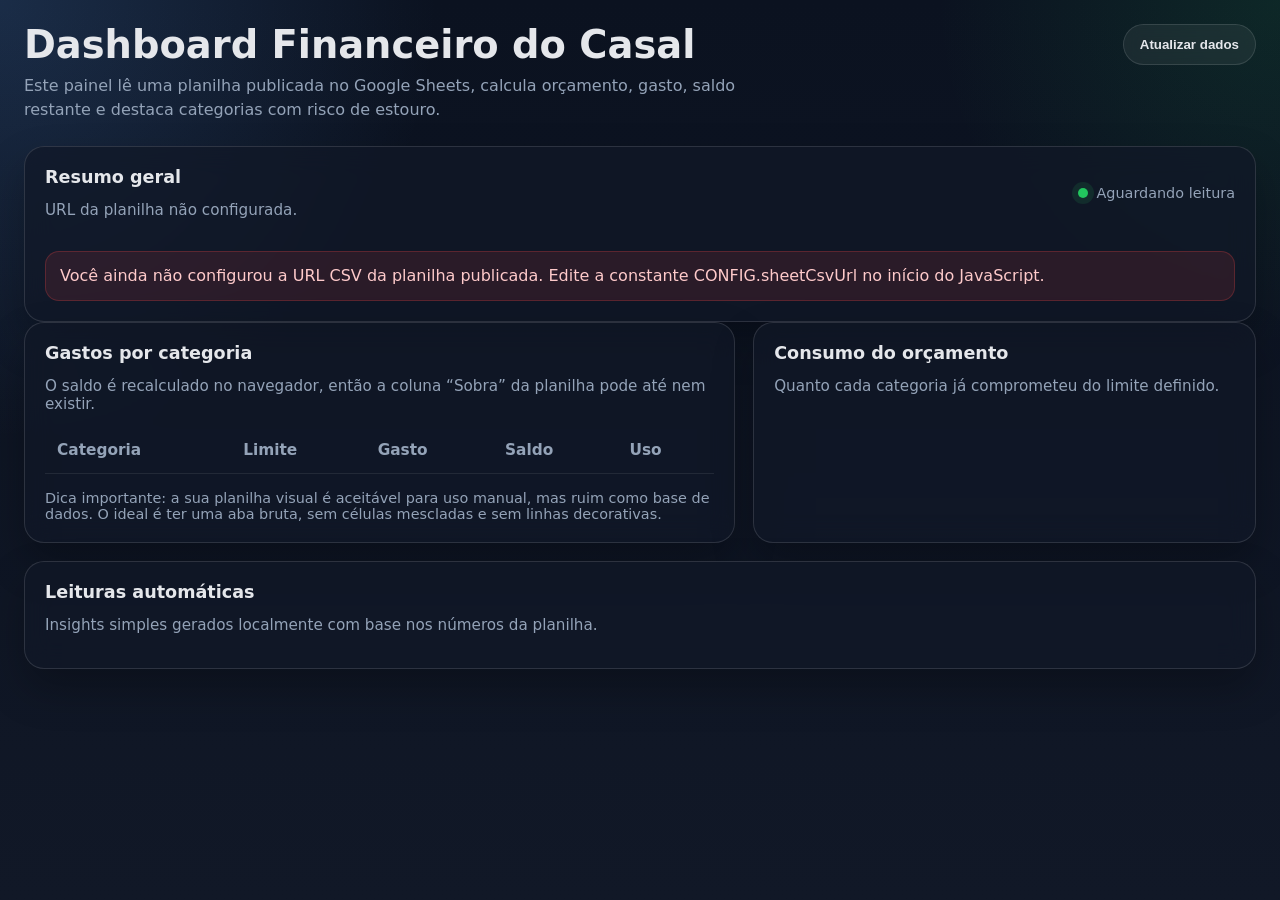
==== index.html @ fc3fa74c "Add files via upload" ====
<!DOCTYPE html>
<html lang="pt-BR">
<head>
  <meta charset="UTF-8" />
  <meta name="viewport" content="width=device-width, initial-scale=1.0" />
  <title>Dashboard Financeiro do Casal</title>
  <style>
    :root {
      --bg: #0f172a;
      --panel: #111827;
      --panel-2: #1f2937;
      --card: rgba(255,255,255,0.06);
      --border: rgba(255,255,255,0.12);
      --text: #e5e7eb;
      --muted: #94a3b8;
      --good: #22c55e;
      --warn: #f59e0b;
      --bad: #ef4444;
      --accent: #60a5fa;
      --shadow: 0 20px 40px rgba(0,0,0,0.25);
      --radius: 20px;
    }

    * { box-sizing: border-box; }

    body {
      margin: 0;
      font-family: Inter, system-ui, -apple-system, BlinkMacSystemFont, "Segoe UI", sans-serif;
      background:
        radial-gradient(circle at top left, rgba(96,165,250,0.18), transparent 28%),
        radial-gradient(circle at top right, rgba(34,197,94,0.12), transparent 22%),
        linear-gradient(180deg, #0b1220 0%, #111827 100%);
      color: var(--text);
      min-height: 100vh;
    }

    .container {
      max-width: 1320px;
      margin: 0 auto;
      padding: 24px;
    }

    .header {
      display: flex;
      justify-content: space-between;
      gap: 16px;
      align-items: flex-start;
      margin-bottom: 24px;
      flex-wrap: wrap;
    }

    .title-wrap h1 {
      margin: 0 0 8px;
      font-size: clamp(1.7rem, 3vw, 2.6rem);
      line-height: 1.1;
    }

    .title-wrap p {
      margin: 0;
      color: var(--muted);
      max-width: 760px;
      line-height: 1.5;
    }

    .toolbar {
      display: flex;
      gap: 12px;
      flex-wrap: wrap;
    }

    button, .chip {
      border: 1px solid var(--border);
      background: rgba(255,255,255,0.06);
      color: var(--text);
      border-radius: 999px;
      padding: 12px 16px;
      font-weight: 600;
      cursor: pointer;
      transition: .2s ease;
      backdrop-filter: blur(8px);
    }

    button:hover {
      transform: translateY(-1px);
      background: rgba(255,255,255,0.1);
    }

    .grid {
      display: grid;
      grid-template-columns: repeat(12, 1fr);
      gap: 18px;
    }

    .panel {
      grid-column: span 12;
      background: rgba(17,24,39,0.72);
      border: 1px solid var(--border);
      border-radius: var(--radius);
      padding: 20px;
      box-shadow: var(--shadow);
      backdrop-filter: blur(14px);
    }

    .stats {
      display: grid;
      grid-template-columns: repeat(4, 1fr);
      gap: 18px;
      margin-bottom: 18px;
    }

    .stat-card {
      background: var(--card);
      border: 1px solid var(--border);
      border-radius: 18px;
      padding: 18px;
    }

    .stat-label {
      color: var(--muted);
      font-size: 0.92rem;
      margin-bottom: 10px;
    }

    .stat-value {
      font-size: clamp(1.4rem, 2vw, 2rem);
      font-weight: 800;
      line-height: 1;
      margin-bottom: 8px;
    }

    .stat-sub {
      color: var(--muted);
      font-size: 0.9rem;
    }

    .split {
      display: grid;
      grid-template-columns: 1.1fr 0.9fr;
      gap: 18px;
    }

    .panel h2 {
      margin: 0 0 14px;
      font-size: 1.1rem;
    }

    .panel-header {
      display: flex;
      justify-content: space-between;
      align-items: center;
      gap: 12px;
      margin-bottom: 14px;
      flex-wrap: wrap;
    }

    .panel-header p {
      margin: 0;
      color: var(--muted);
      font-size: 0.95rem;
    }

    table {
      width: 100%;
      border-collapse: collapse;
      overflow: hidden;
    }

    th, td {
      text-align: left;
      padding: 14px 12px;
      border-bottom: 1px solid rgba(255,255,255,0.08);
      font-size: 0.96rem;
    }

    th {
      color: var(--muted);
      font-weight: 700;
    }

    tbody tr:hover {
      background: rgba(255,255,255,0.03);
    }

    .money.good { color: var(--good); font-weight: 700; }
    .money.bad { color: var(--bad); font-weight: 700; }
    .money.warn { color: var(--warn); font-weight: 700; }

    .bar-list {
      display: flex;
      flex-direction: column;
      gap: 14px;
    }

    .bar-item {
      background: var(--card);
      border: 1px solid var(--border);
      border-radius: 16px;
      padding: 14px;
    }

    .bar-top {
      display: flex;
      justify-content: space-between;
      gap: 12px;
      margin-bottom: 10px;
      align-items: center;
    }

    .bar-name {
      font-weight: 700;
    }

    .bar-meta {
      color: var(--muted);
      font-size: 0.9rem;
    }

    .bar-track {
      height: 12px;
      background: rgba(255,255,255,0.08);
      border-radius: 999px;
      overflow: hidden;
      position: relative;
    }

    .bar-fill {
      height: 100%;
      border-radius: 999px;
      width: 0;
      transition: width .5s ease;
      background: linear-gradient(90deg, var(--accent), #93c5fd);
    }

    .bar-fill.warning {
      background: linear-gradient(90deg, var(--warn), #fcd34d);
    }

    .bar-fill.danger {
      background: linear-gradient(90deg, var(--bad), #fca5a5);
    }

    .insights {
      display: grid;
      gap: 12px;
    }

    .insight {
      background: var(--card);
      border: 1px solid var(--border);
      border-radius: 16px;
      padding: 14px 16px;
      line-height: 1.5;
    }

    .insight strong {
      display: block;
      margin-bottom: 4px;
    }

    .footer-note {
      margin-top: 16px;
      color: var(--muted);
      font-size: 0.9rem;
    }

    .status {
      display: inline-flex;
      align-items: center;
      gap: 8px;
      color: var(--muted);
      font-size: 0.9rem;
    }

    .dot {
      width: 10px;
      height: 10px;
      border-radius: 999px;
      background: var(--good);
      box-shadow: 0 0 0 6px rgba(34,197,94,0.12);
    }

    .error {
      color: #fecaca;
      background: rgba(239,68,68,0.12);
      border: 1px solid rgba(239,68,68,0.25);
      padding: 12px 14px;
      border-radius: 14px;
      margin-top: 12px;
      display: none;
      line-height: 1.5;
    }

    .empty {
      color: var(--muted);
      padding: 12px 0;
    }

    @media (max-width: 1024px) {
      .stats { grid-template-columns: repeat(2, 1fr); }
      .split { grid-template-columns: 1fr; }
    }

    @media (max-width: 680px) {
      .container { padding: 16px; }
      .stats { grid-template-columns: 1fr; }
      th:nth-child(3), td:nth-child(3) { display: none; }
      .toolbar { width: 100%; }
      .toolbar button { width: 100%; }
    }
  </style>
</head>
<body>
  <div class="container">
    <header class="header">
      <div class="title-wrap">
        <h1>Dashboard Financeiro do Casal</h1>
        <p>
          Este painel lê uma planilha publicada no Google Sheets, calcula orçamento, gasto, saldo restante e destaca categorias com risco de estouro.
        </p>
      </div>
      <div class="toolbar">
        <button id="reloadBtn">Atualizar dados</button>
      </div>
    </header>

    <section class="panel">
      <div class="panel-header">
        <div>
          <h2>Resumo geral</h2>
          <p id="sheetStatus">Carregando dados da planilha...</p>
        </div>
        <div class="status"><span class="dot"></span><span id="lastUpdate">Aguardando leitura</span></div>
      </div>

      <div class="stats" id="stats"></div>
      <div class="error" id="errorBox"></div>
    </section>

    <section class="grid">
      <div class="panel" style="grid-column: span 7;">
        <div class="panel-header">
          <div>
            <h2>Gastos por categoria</h2>
            <p>O saldo é recalculado no navegador, então a coluna “Sobra” da planilha pode até nem existir.</p>
          </div>
        </div>
        <div style="overflow:auto;">
          <table>
            <thead>
              <tr>
                <th>Categoria</th>
                <th>Limite</th>
                <th>Gasto</th>
                <th>Saldo</th>
                <th>Uso</th>
              </tr>
            </thead>
            <tbody id="tableBody"></tbody>
          </table>
        </div>
        <div class="footer-note">
          Dica importante: a sua planilha visual é aceitável para uso manual, mas ruim como base de dados. O ideal é ter uma aba bruta, sem células mescladas e sem linhas decorativas.
        </div>
      </div>

      <div class="panel" style="grid-column: span 5;">
        <div class="panel-header">
          <div>
            <h2>Consumo do orçamento</h2>
            <p>Quanto cada categoria já comprometeu do limite definido.</p>
          </div>
        </div>
        <div class="bar-list" id="barList"></div>
      </div>

      <div class="panel" style="grid-column: span 12;">
        <div class="panel-header">
          <div>
            <h2>Leituras automáticas</h2>
            <p>Insights simples gerados localmente com base nos números da planilha.</p>
          </div>
        </div>
        <div class="insights" id="insights"></div>
      </div>
    </section>
  </div>

  <script>
    const CONFIG = {
      // Troque pela URL CSV publicada da sua planilha.
      // Exemplo: https://docs.google.com/spreadsheets/d/e/SEU_ID/pub?output=csv
      sheetCsvUrl: 'COLE_AQUI_SUA_URL_CSV',
      currency: 'EUR',
      locale: 'pt-BR',
      refreshMinutes: 10,
    };

    const state = {
      items: [],
      totals: null,
    };

    const $ = (selector) => document.querySelector(selector);

    function formatCurrency(value) {
      return new Intl.NumberFormat(CONFIG.locale, {
        style: 'currency',
        currency: CONFIG.currency,
      }).format(Number(value || 0));
    }

    function formatPercent(value) {
      return `${Number(value || 0).toFixed(1)}%`;
    }

    function showError(message) {
      const box = $('#errorBox');
      box.style.display = 'block';
      box.textContent = message;
    }

    function hideError() {
      const box = $('#errorBox');
      box.style.display = 'none';
      box.textContent = '';
    }

    function parseCSV(text) {
      const rows = [];
      let row = [];
      let current = '';
      let insideQuotes = false;

      for (let i = 0; i < text.length; i++) {
        const char = text[i];
        const next = text[i + 1];

        if (char === '"') {
          if (insideQuotes && next === '"') {
            current += '"';
            i++;
          } else {
            insideQuotes = !insideQuotes;
          }
        } else if (char === ',' && !insideQuotes) {
          row.push(current);
          current = '';
        } else if ((char === '\n' || char === '\r') && !insideQuotes) {
          if (char === '\r' && next === '\n') i++;
          row.push(current);
          if (row.some(cell => String(cell).trim() !== '')) rows.push(row);
          row = [];
          current = '';
        } else {
          current += char;
        }
      }

      if (current.length || row.length) {
        row.push(current);
        if (row.some(cell => String(cell).trim() !== '')) rows.push(row);
      }

      return rows;
    }

    function parseMoney(raw) {
      if (raw === null || raw === undefined) return 0;
      const text = String(raw).trim();
      if (!text) return 0;

      let cleaned = text
        .replace(/€/g, '')
        .replace(/R\$/g, '')
        .replace(/\s/g, '')
        .replace(/\.(?=\d{3}(\D|$))/g, '')
        .replace(/,/g, '.');

      cleaned = cleaned.replace(/[^0-9.-]/g, '');
      const value = Number(cleaned);
      return Number.isFinite(value) ? value : 0;
    }

    function normalizeText(value) {
      return String(value || '').trim();
    }

    function looksLikeCategoryRow(row) {
      const name = normalizeText(row[0]).toLowerCase();
      if (!name) return false;
      if (name.includes('gastos totais')) return false;
      if (name === 'total:' || name === 'total') return false;
      if (name === 'valor limite' || name === 'valor gasto' || name === 'sobra') return false;
      return true;
    }

    function mapRows(rows) {
      const items = [];

      for (const row of rows) {
        if (!looksLikeCategoryRow(row)) continue;

        const category = normalizeText(row[0]);
        const numericValues = row.slice(1).map(parseMoney).filter(v => Number.isFinite(v));

        if (!numericValues.length) continue;

        let limit = numericValues[0] || 0;
        let spent = numericValues[1] || 0;

        if (row.length >= 4) {
          limit = parseMoney(row[1]);
          spent = parseMoney(row[2]);
        }

        if (!category || (limit === 0 && spent === 0)) continue;

        const remainingRaw = limit - spent;
        const remaining = Math.max(remainingRaw, 0);
        const exceeded = Math.max(spent - limit, 0);
        const usage = limit > 0 ? (spent / limit) * 100 : 0;

        items.push({
          category,
          limit,
          spent,
          remaining,
          exceeded,
          usage,
        });
      }

      return items;
    }

    function buildTotals(items) {
      const totalLimit = items.reduce((sum, item) => sum + item.limit, 0);
      const totalSpent = items.reduce((sum, item) => sum + item.spent, 0);
      const totalRemaining = Math.max(totalLimit - totalSpent, 0);
      const totalExceeded = Math.max(totalSpent - totalLimit, 0);
      const usage = totalLimit > 0 ? (totalSpent / totalLimit) * 100 : 0;
      return { totalLimit, totalSpent, totalRemaining, totalExceeded, usage };
    }

    function renderStats(totals) {
      const cards = [
        {
          label: 'Orçamento total',
          value: formatCurrency(totals.totalLimit),
          sub: 'Soma dos limites cadastrados na planilha',
        },
        {
          label: 'Gasto total',
          value: formatCurrency(totals.totalSpent),
          sub: `${formatPercent(totals.usage)} do orçamento comprometido`,
        },
        {
          label: 'Saldo restante',
          value: formatCurrency(totals.totalRemaining),
          sub: totals.totalExceeded > 0
            ? `Estouro consolidado de ${formatCurrency(totals.totalExceeded)}`
            : 'Ainda dentro do orçamento geral',
        },
        {
          label: 'Categorias críticas',
          value: `${state.items.filter(item => item.usage >= 100).length}`,
          sub: 'Categorias que já bateram ou passaram do limite',
        }
      ];

      $('#stats').innerHTML = cards.map(card => `
        <div class="stat-card">
          <div class="stat-label">${card.label}</div>
          <div class="stat-value">${card.value}</div>
          <div class="stat-sub">${card.sub}</div>
        </div>
      `).join('');
    }

    function renderTable(items) {
      const body = $('#tableBody');
      if (!items.length) {
        body.innerHTML = `<tr><td colspan="5" class="empty">Nenhum dado válido encontrado.</td></tr>`;
        return;
      }

      body.innerHTML = items
        .sort((a, b) => b.usage - a.usage)
        .map(item => {
          const balanceClass = item.exceeded > 0 ? 'bad' : 'good';
          const usageText = item.usage > 100 ? `${formatPercent(item.usage)} (estourou)` : formatPercent(item.usage);
          const balanceValue = item.exceeded > 0 ? -item.exceeded : item.remaining;
          return `
            <tr>
              <td>${item.category}</td>
              <td>${formatCurrency(item.limit)}</td>
              <td>${formatCurrency(item.spent)}</td>
              <td class="money ${balanceClass}">${formatCurrency(balanceValue)}</td>
              <td>${usageText}</td>
            </tr>
          `;
        })
        .join('');
    }

    function renderBars(items) {
      const container = $('#barList');
      if (!items.length) {
        container.innerHTML = `<div class="empty">Sem categorias para exibir.</div>`;
        return;
      }

      container.innerHTML = items
        .sort((a, b) => b.usage - a.usage)
        .map(item => {
          const width = Math.min(item.usage, 100);
          const className = item.usage >= 100 ? 'danger' : item.usage >= 80 ? 'warning' : '';
          return `
            <div class="bar-item">
              <div class="bar-top">
                <div>
                  <div class="bar-name">${item.category}</div>
                  <div class="bar-meta">${formatCurrency(item.spent)} de ${formatCurrency(item.limit)}</div>
                </div>
                <div class="bar-meta">${formatPercent(item.usage)}</div>
              </div>
              <div class="bar-track">
                <div class="bar-fill ${className}" style="width:${width}%"></div>
              </div>
            </div>
          `;
        })
        .join('');
    }

    function buildInsights(items, totals) {
      const insights = [];
      const exceeded = items.filter(item => item.usage >= 100).sort((a, b) => b.usage - a.usage);
      const nearLimit = items.filter(item => item.usage >= 80 && item.usage < 100).sort((a, b) => b.usage - a.usage);
      const biggestSpend = [...items].sort((a, b) => b.spent - a.spent)[0];
      const largestRemaining = [...items].sort((a, b) => b.remaining - a.remaining)[0];

      if (exceeded.length) {
        insights.push({
          title: 'Atenção imediata',
          text: `${exceeded.length} categoria(s) já ultrapassaram o limite. A mais crítica é ${exceeded[0].category}, com ${formatPercent(exceeded[0].usage)} de uso.`
        });
      } else {
        insights.push({
          title: 'Situação geral',
          text: 'Nenhuma categoria estourou o limite até agora. Isso é bom, mas não prova controle fino. Só prova que ainda não passou.'
        });
      }

      if (nearLimit.length) {
        insights.push({
          title: 'Risco de estouro',
          text: `${nearLimit.length} categoria(s) estão acima de 80% do orçamento. A mais próxima do limite é ${nearLimit[0].category}.`
        });
      }

      if (biggestSpend) {
        insights.push({
          title: 'Maior peso no orçamento',
          text: `${biggestSpend.category} é a categoria com maior gasto absoluto, somando ${formatCurrency(biggestSpend.spent)}.`
        });
      }

      if (largestRemaining) {
        insights.push({
          title: 'Maior folga atual',
          text: `${largestRemaining.category} ainda concentra a maior sobra nominal: ${formatCurrency(largestRemaining.remaining)}.`
        });
      }

      insights.push({
        title: 'Leitura consolidada',
        text: `O casal já consumiu ${formatPercent(totals.usage)} do orçamento total. O saldo agregado disponível é ${formatCurrency(totals.totalRemaining)}.`
      });

      return insights.slice(0, 5);
    }

    function renderInsights(items, totals) {
      const insights = buildInsights(items, totals);
      $('#insights').innerHTML = insights.map(item => `
        <div class="insight">
          <strong>${item.title}</strong>
          <span>${item.text}</span>
        </div>
      `).join('');
    }

    async function loadSheet() {
      hideError();

      if (!CONFIG.sheetCsvUrl || CONFIG.sheetCsvUrl.includes('COLE_AQUI')) {
        showError('Você ainda não configurou a URL CSV da planilha publicada. Edite a constante CONFIG.sheetCsvUrl no início do JavaScript.');
        $('#sheetStatus').textContent = 'URL da planilha não configurada.';
        return;
      }

      try {
        $('#sheetStatus').textContent = 'Buscando dados da planilha publicada...';

        const response = await fetch(CONFIG.sheetCsvUrl, { cache: 'no-store' });
        if (!response.ok) throw new Error(`Falha ao ler planilha: HTTP ${response.status}`);

        const csvText = await response.text();
        const rows = parseCSV(csvText);
        const items = mapRows(rows);

        if (!items.length) {
          throw new Error('A planilha foi lida, mas nenhuma linha válida foi reconhecida. Revise a estrutura dos dados.');
        }

        state.items = items;
        state.totals = buildTotals(items);

        renderStats(state.totals);
        renderTable(state.items);
        renderBars(state.items);
        renderInsights(state.items, state.totals);

        $('#sheetStatus').textContent = `${items.length} categoria(s) carregadas com sucesso.`;
        $('#lastUpdate').textContent = `Atualizado em ${new Date().toLocaleString(CONFIG.locale)}`;
      } catch (error) {
        console.error(error);
        showError(`${error.message} O problema mais comum aqui é querer usar uma planilha bonita como base de dados. O dashboard precisa de estrutura consistente.`);
        $('#sheetStatus').textContent = 'Erro ao carregar os dados.';
      }
    }

    $('#reloadBtn').addEventListener('click', loadSheet);
    loadSheet();

    setInterval(loadSheet, CONFIG.refreshMinutes * 60 * 1000);
  </script>
</body>
</html>
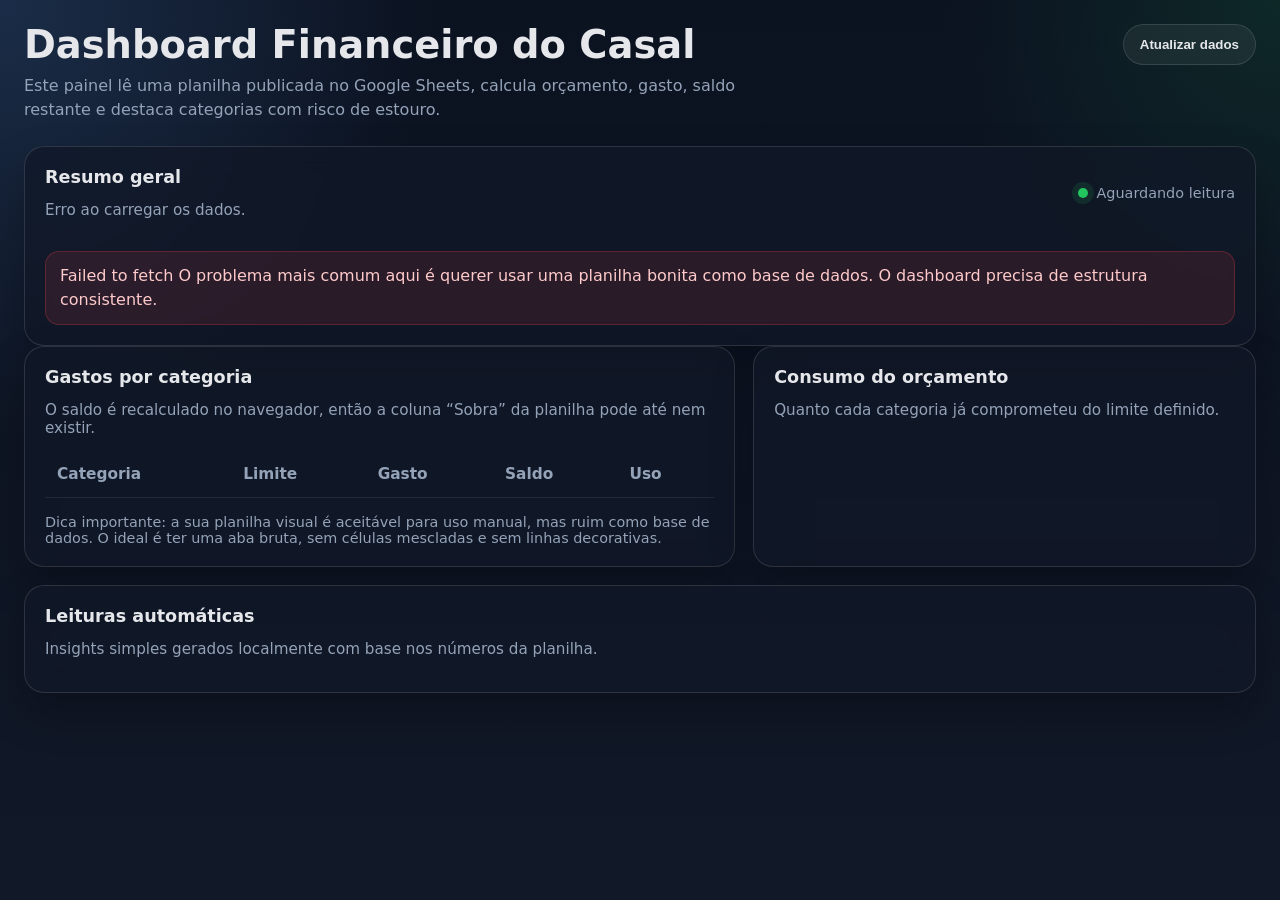
==== commit de2a7a92: "Add files via upload" ====
--- a/index.html
+++ b/index.html
@@ -387,9 +387,9 @@
 
   <script>
     const CONFIG = {
-      // Troque pela URL CSV publicada da sua planilha.
-      // Exemplo: https://docs.google.com/spreadsheets/d/e/SEU_ID/pub?output=csv
-      sheetCsvUrl: 'COLE_AQUI_SUA_URL_CSV',
+      // Você pode usar a URL publicada em CSV OU a URL normal de edição da planilha.
+      // O script tenta converter automaticamente para CSV quando recebe uma URL /edit.
+      sheetCsvUrl: 'https://docs.google.com/spreadsheets/d/17F67tetUv3_K7rt5kbUJ1iJkehssOcCtprwjc6kWUxU/edit?gid=0#gid=0',
       currency: 'EUR',
       locale: 'pt-BR',
       refreshMinutes: 10,
@@ -411,6 +411,24 @@
 
     function formatPercent(value) {
       return `${Number(value || 0).toFixed(1)}%`;
+    }
+
+    function getSheetCsvUrl(inputUrl) {
+      const raw = String(inputUrl || '').trim();
+      if (!raw) return '';
+      if (raw.includes('/pub?output=csv') || raw.includes('/export?format=csv')) return raw;
+
+      try {
+        const url = new URL(raw);
+        const match = url.pathname.match(/\/spreadsheets\/d\/([a-zA-Z0-9-_]+)/);
+        if (!match) return raw;
+
+        const spreadsheetId = match[1];
+        const gid = url.searchParams.get('gid') || '0';
+        return `https://docs.google.com/spreadsheets/d/${spreadsheetId}/export?format=csv&gid=${gid}`;
+      } catch {
+        return raw;
+      }
     }
 
     function showError(message) {
@@ -695,23 +713,23 @@
       hideError();
 
       if (!CONFIG.sheetCsvUrl || CONFIG.sheetCsvUrl.includes('COLE_AQUI')) {
-        showError('Você ainda não configurou a URL CSV da planilha publicada. Edite a constante CONFIG.sheetCsvUrl no início do JavaScript.');
+        showError('Você ainda não configurou a URL da planilha. Edite a constante CONFIG.sheetCsvUrl no início do JavaScript.');
         $('#sheetStatus').textContent = 'URL da planilha não configurada.';
         return;
       }
 
       try {
-        $('#sheetStatus').textContent = 'Buscando dados da planilha publicada...';
-
-        const response = await fetch(CONFIG.sheetCsvUrl, { cache: 'no-store' });
-        if (!response.ok) throw new Error(`Falha ao ler planilha: HTTP ${response.status}`);
+        $('#sheetStatus').textContent = 'Buscando dados da planilha...';
+
+        const response = await fetch(getSheetCsvUrl(CONFIG.sheetCsvUrl), { cache: 'no-store' });
+        if (!response.ok) throw new Error(`Falha ao ler planilha: HTTP ${response.status}. Verifique se a planilha está pública ou publicada para acesso externo`);
 
         const csvText = await response.text();
         const rows = parseCSV(csvText);
         const items = mapRows(rows);
 
         if (!items.length) {
-          throw new Error('A planilha foi lida, mas nenhuma linha válida foi reconhecida. Revise a estrutura dos dados.');
+          throw new Error('A planilha foi lida, mas nenhuma linha válida foi reconhecida. Revise a estrutura da aba e evite células mescladas ou cabeçalhos decorativos.');
         }
 
         state.items = items;
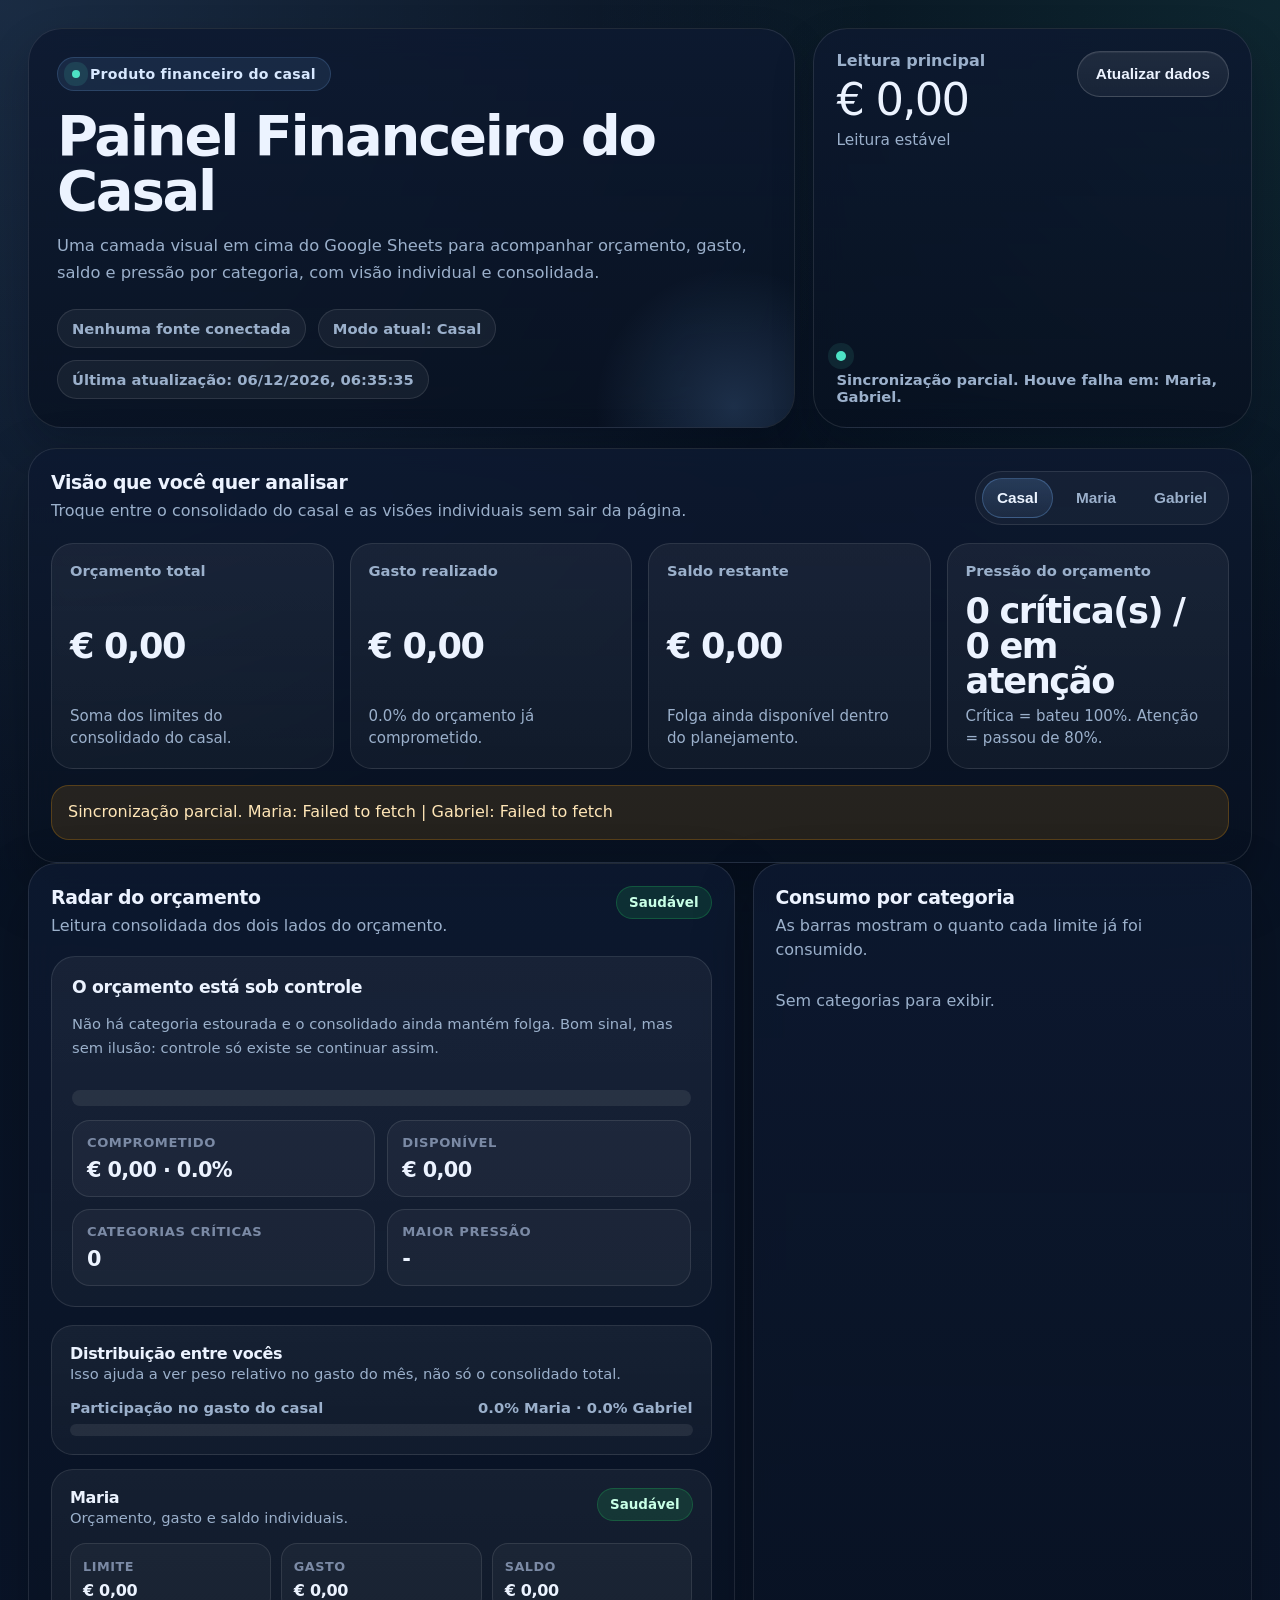
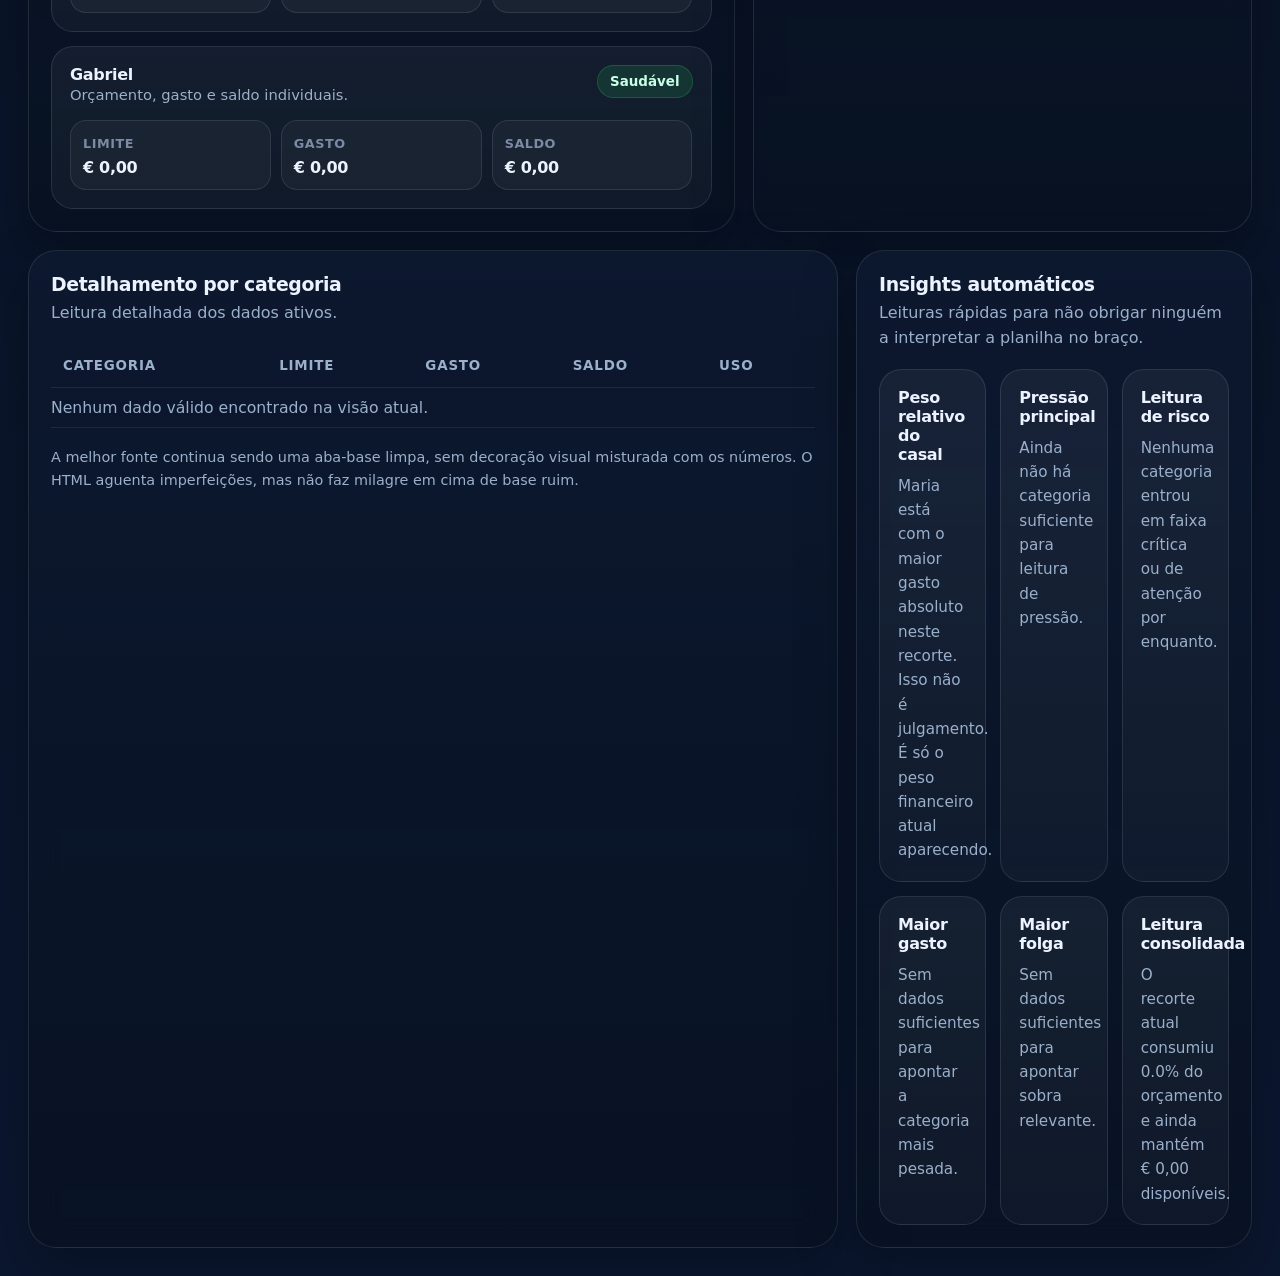
==== commit 15e36af8: "Add files via upload" ====
--- a/index.html
+++ b/index.html
@@ -1,350 +1,806 @@
+
 <!DOCTYPE html>
 <html lang="pt-BR">
 <head>
   <meta charset="UTF-8" />
   <meta name="viewport" content="width=device-width, initial-scale=1.0" />
-  <title>Dashboard Financeiro do Casal</title>
+  <title>Painel Financeiro do Casal</title>
   <style>
-    :root {
-      --bg: #0f172a;
-      --panel: #111827;
-      --panel-2: #1f2937;
-      --card: rgba(255,255,255,0.06);
-      --border: rgba(255,255,255,0.12);
-      --text: #e5e7eb;
-      --muted: #94a3b8;
-      --good: #22c55e;
-      --warn: #f59e0b;
-      --bad: #ef4444;
-      --accent: #60a5fa;
-      --shadow: 0 20px 40px rgba(0,0,0,0.25);
-      --radius: 20px;
-    }
-
-    * { box-sizing: border-box; }
-
-    body {
-      margin: 0;
-      font-family: Inter, system-ui, -apple-system, BlinkMacSystemFont, "Segoe UI", sans-serif;
+    :root{
+      --bg:#07111f;
+      --bg-2:#0b1730;
+      --panel:rgba(10,20,39,.72);
+      --panel-solid:#0d1930;
+      --card:rgba(255,255,255,.055);
+      --card-2:rgba(255,255,255,.075);
+      --border:rgba(255,255,255,.10);
+      --border-strong:rgba(255,255,255,.16);
+      --text:#ecf3ff;
+      --muted:#9bb0cb;
+      --muted-2:#7b8aa5;
+      --accent:#7cb6ff;
+      --accent-2:#4de2c5;
+      --good:#22c55e;
+      --warn:#f59e0b;
+      --bad:#ef4444;
+      --radius-xl:28px;
+      --radius-lg:22px;
+      --radius-md:16px;
+      --shadow:0 24px 60px rgba(0,0,0,.28);
+      --shadow-soft:0 18px 40px rgba(3,9,20,.24);
+      --content-max:1440px;
+    }
+
+    *{box-sizing:border-box}
+    html,body{margin:0}
+    body{
+      font-family: Inter, ui-sans-serif, system-ui, -apple-system, BlinkMacSystemFont, "Segoe UI", sans-serif;
+      color:var(--text);
+      min-height:100vh;
       background:
-        radial-gradient(circle at top left, rgba(96,165,250,0.18), transparent 28%),
-        radial-gradient(circle at top right, rgba(34,197,94,0.12), transparent 22%),
-        linear-gradient(180deg, #0b1220 0%, #111827 100%);
-      color: var(--text);
-      min-height: 100vh;
-    }
-
-    .container {
-      max-width: 1320px;
-      margin: 0 auto;
-      padding: 24px;
-    }
-
-    .header {
-      display: flex;
-      justify-content: space-between;
-      gap: 16px;
-      align-items: flex-start;
-      margin-bottom: 24px;
-      flex-wrap: wrap;
-    }
-
-    .title-wrap h1 {
-      margin: 0 0 8px;
-      font-size: clamp(1.7rem, 3vw, 2.6rem);
-      line-height: 1.1;
-    }
-
-    .title-wrap p {
-      margin: 0;
-      color: var(--muted);
-      max-width: 760px;
-      line-height: 1.5;
-    }
-
-    .toolbar {
-      display: flex;
-      gap: 12px;
-      flex-wrap: wrap;
-    }
-
-    button, .chip {
-      border: 1px solid var(--border);
-      background: rgba(255,255,255,0.06);
-      color: var(--text);
-      border-radius: 999px;
-      padding: 12px 16px;
-      font-weight: 600;
-      cursor: pointer;
-      transition: .2s ease;
-      backdrop-filter: blur(8px);
-    }
-
-    button:hover {
-      transform: translateY(-1px);
-      background: rgba(255,255,255,0.1);
-    }
-
-    .grid {
-      display: grid;
-      grid-template-columns: repeat(12, 1fr);
-      gap: 18px;
-    }
-
-    .panel {
-      grid-column: span 12;
-      background: rgba(17,24,39,0.72);
-      border: 1px solid var(--border);
-      border-radius: var(--radius);
-      padding: 20px;
-      box-shadow: var(--shadow);
-      backdrop-filter: blur(14px);
-    }
-
-    .stats {
-      display: grid;
-      grid-template-columns: repeat(4, 1fr);
-      gap: 18px;
-      margin-bottom: 18px;
-    }
-
-    .stat-card {
-      background: var(--card);
-      border: 1px solid var(--border);
-      border-radius: 18px;
-      padding: 18px;
-    }
-
-    .stat-label {
-      color: var(--muted);
-      font-size: 0.92rem;
-      margin-bottom: 10px;
-    }
-
-    .stat-value {
-      font-size: clamp(1.4rem, 2vw, 2rem);
-      font-weight: 800;
-      line-height: 1;
-      margin-bottom: 8px;
-    }
-
-    .stat-sub {
-      color: var(--muted);
-      font-size: 0.9rem;
-    }
-
-    .split {
-      display: grid;
-      grid-template-columns: 1.1fr 0.9fr;
-      gap: 18px;
-    }
-
-    .panel h2 {
-      margin: 0 0 14px;
-      font-size: 1.1rem;
-    }
-
-    .panel-header {
-      display: flex;
-      justify-content: space-between;
-      align-items: center;
-      gap: 12px;
-      margin-bottom: 14px;
-      flex-wrap: wrap;
-    }
-
-    .panel-header p {
-      margin: 0;
-      color: var(--muted);
-      font-size: 0.95rem;
-    }
-
-    table {
-      width: 100%;
-      border-collapse: collapse;
-      overflow: hidden;
-    }
-
-    th, td {
-      text-align: left;
-      padding: 14px 12px;
-      border-bottom: 1px solid rgba(255,255,255,0.08);
-      font-size: 0.96rem;
-    }
-
-    th {
-      color: var(--muted);
-      font-weight: 700;
-    }
-
-    tbody tr:hover {
-      background: rgba(255,255,255,0.03);
-    }
-
-    .money.good { color: var(--good); font-weight: 700; }
-    .money.bad { color: var(--bad); font-weight: 700; }
-    .money.warn { color: var(--warn); font-weight: 700; }
-
-    .bar-list {
-      display: flex;
-      flex-direction: column;
-      gap: 14px;
-    }
-
-    .bar-item {
-      background: var(--card);
-      border: 1px solid var(--border);
-      border-radius: 16px;
-      padding: 14px;
-    }
-
-    .bar-top {
-      display: flex;
-      justify-content: space-between;
-      gap: 12px;
-      margin-bottom: 10px;
-      align-items: center;
-    }
-
-    .bar-name {
-      font-weight: 700;
-    }
-
-    .bar-meta {
-      color: var(--muted);
-      font-size: 0.9rem;
-    }
-
-    .bar-track {
-      height: 12px;
-      background: rgba(255,255,255,0.08);
-      border-radius: 999px;
-      overflow: hidden;
-      position: relative;
-    }
-
-    .bar-fill {
-      height: 100%;
-      border-radius: 999px;
-      width: 0;
-      transition: width .5s ease;
-      background: linear-gradient(90deg, var(--accent), #93c5fd);
-    }
-
-    .bar-fill.warning {
-      background: linear-gradient(90deg, var(--warn), #fcd34d);
-    }
-
-    .bar-fill.danger {
-      background: linear-gradient(90deg, var(--bad), #fca5a5);
-    }
-
-    .insights {
-      display: grid;
-      gap: 12px;
-    }
-
-    .insight {
-      background: var(--card);
-      border: 1px solid var(--border);
-      border-radius: 16px;
-      padding: 14px 16px;
-      line-height: 1.5;
-    }
-
-    .insight strong {
-      display: block;
-      margin-bottom: 4px;
-    }
-
-    .footer-note {
-      margin-top: 16px;
-      color: var(--muted);
-      font-size: 0.9rem;
-    }
-
-    .status {
-      display: inline-flex;
-      align-items: center;
-      gap: 8px;
-      color: var(--muted);
-      font-size: 0.9rem;
-    }
-
-    .dot {
-      width: 10px;
-      height: 10px;
-      border-radius: 999px;
-      background: var(--good);
-      box-shadow: 0 0 0 6px rgba(34,197,94,0.12);
-    }
-
-    .error {
-      color: #fecaca;
-      background: rgba(239,68,68,0.12);
-      border: 1px solid rgba(239,68,68,0.25);
-      padding: 12px 14px;
-      border-radius: 14px;
-      margin-top: 12px;
-      display: none;
-      line-height: 1.5;
-    }
-
-    .empty {
-      color: var(--muted);
-      padding: 12px 0;
-    }
-
-    @media (max-width: 1024px) {
-      .stats { grid-template-columns: repeat(2, 1fr); }
-      .split { grid-template-columns: 1fr; }
-    }
-
-    @media (max-width: 680px) {
-      .container { padding: 16px; }
-      .stats { grid-template-columns: 1fr; }
-      th:nth-child(3), td:nth-child(3) { display: none; }
-      .toolbar { width: 100%; }
-      .toolbar button { width: 100%; }
+        radial-gradient(circle at 0% 0%, rgba(124,182,255,.16), transparent 28%),
+        radial-gradient(circle at 100% 0%, rgba(77,226,197,.10), transparent 22%),
+        linear-gradient(180deg, var(--bg) 0%, var(--bg-2) 100%);
+    }
+
+    .shell{
+      max-width:var(--content-max);
+      margin:0 auto;
+      padding:28px;
+    }
+
+    .hero{
+      display:grid;
+      grid-template-columns:minmax(0,1.4fr) minmax(320px,.8fr);
+      gap:18px;
+      align-items:stretch;
+      margin-bottom:20px;
+    }
+
+    .hero-main,
+    .hero-side,
+    .panel{
+      background:linear-gradient(180deg, rgba(13,25,48,.88), rgba(8,17,32,.78));
+      border:1px solid var(--border);
+      box-shadow:var(--shadow-soft);
+      backdrop-filter: blur(16px);
+      -webkit-backdrop-filter: blur(16px);
+    }
+
+    .hero-main{
+      border-radius:calc(var(--radius-xl) + 6px);
+      padding:28px;
+      position:relative;
+      overflow:hidden;
+    }
+
+    .hero-main:before{
+      content:"";
+      position:absolute;
+      inset:auto -80px -120px auto;
+      width:280px;
+      height:280px;
+      background:radial-gradient(circle, rgba(124,182,255,.18), transparent 70%);
+      pointer-events:none;
+    }
+
+    .hero-side{
+      border-radius:calc(var(--radius-xl) + 6px);
+      padding:22px;
+      display:flex;
+      flex-direction:column;
+      justify-content:space-between;
+      gap:18px;
+    }
+
+    .eyebrow{
+      display:inline-flex;
+      align-items:center;
+      gap:10px;
+      padding:8px 14px;
+      border-radius:999px;
+      background:rgba(124,182,255,.10);
+      border:1px solid rgba(124,182,255,.18);
+      color:#d7e8ff;
+      font-size:.88rem;
+      font-weight:700;
+      letter-spacing:.02em;
+    }
+
+    .eyebrow-dot{
+      width:8px;
+      height:8px;
+      border-radius:999px;
+      background:var(--accent-2);
+      box-shadow:0 0 0 8px rgba(77,226,197,.12);
+    }
+
+    h1{
+      margin:18px 0 14px;
+      font-size:clamp(2rem, 5vw, 3.5rem);
+      line-height:.98;
+      letter-spacing:-.04em;
+      max-width:760px;
+    }
+
+    .hero-text{
+      margin:0;
+      color:var(--muted);
+      max-width:760px;
+      font-size:1.02rem;
+      line-height:1.65;
+    }
+
+    .hero-meta{
+      margin-top:22px;
+      display:flex;
+      flex-wrap:wrap;
+      gap:12px;
+    }
+
+    .meta-pill{
+      background:rgba(255,255,255,.05);
+      border:1px solid var(--border);
+      color:var(--muted);
+      border-radius:999px;
+      padding:10px 14px;
+      font-weight:600;
+      font-size:.92rem;
+    }
+
+    .hero-side-top{
+      display:flex;
+      justify-content:space-between;
+      align-items:flex-start;
+      gap:16px;
+    }
+
+    .hero-side-title{
+      margin:0;
+      font-size:1rem;
+      color:var(--muted);
+      font-weight:700;
+    }
+
+    .hero-side-value{
+      margin:8px 0 6px;
+      font-size:clamp(1.8rem, 4vw, 2.8rem);
+      line-height:1;
+      letter-spacing:-.04em;
+    }
+
+    .hero-side-sub{
+      margin:0;
+      color:var(--muted);
+      line-height:1.55;
+      font-size:.96rem;
+    }
+
+    .toolbar{
+      display:flex;
+      flex-wrap:wrap;
+      gap:12px;
+      justify-content:flex-end;
+      align-items:center;
+    }
+
+    button{
+      appearance:none;
+      border:none;
+      background:linear-gradient(180deg, rgba(255,255,255,.08), rgba(255,255,255,.05));
+      color:var(--text);
+      padding:13px 18px;
+      border-radius:999px;
+      font-weight:700;
+      font-size:.96rem;
+      border:1px solid var(--border-strong);
+      cursor:pointer;
+      transition:transform .18s ease, background .18s ease, border-color .18s ease;
+      box-shadow: inset 0 1px 0 rgba(255,255,255,.06);
+    }
+
+    button:hover{
+      transform:translateY(-1px);
+      background:linear-gradient(180deg, rgba(255,255,255,.11), rgba(255,255,255,.07));
+      border-color:rgba(255,255,255,.22);
+    }
+
+    .button-ghost{
+      background:rgba(255,255,255,.04);
+    }
+
+    .status-line{
+      display:flex;
+      align-items:center;
+      gap:10px;
+      color:var(--muted);
+      font-size:.92rem;
+      font-weight:600;
+      flex-wrap:wrap;
+    }
+
+    .status-dot{
+      width:10px;
+      height:10px;
+      border-radius:999px;
+      background:var(--accent-2);
+      box-shadow:0 0 0 8px rgba(77,226,197,.10);
+      flex:0 0 auto;
+    }
+
+    .layout{
+      display:grid;
+      grid-template-columns: repeat(12, minmax(0,1fr));
+      gap:18px;
+    }
+
+    .panel{
+      border-radius:var(--radius-xl);
+      padding:22px;
+      box-shadow:var(--shadow);
+    }
+
+    .panel-header{
+      display:flex;
+      justify-content:space-between;
+      align-items:flex-start;
+      gap:16px;
+      margin-bottom:18px;
+      flex-wrap:wrap;
+    }
+
+    .panel-header h2{
+      margin:0 0 6px;
+      font-size:1.18rem;
+      letter-spacing:-.02em;
+    }
+
+    .panel-header p{
+      margin:0;
+      color:var(--muted);
+      line-height:1.55;
+    }
+
+    .panel-full{grid-column: span 12}
+    .panel-8{grid-column: span 8}
+    .panel-7{grid-column: span 7}
+    .panel-5{grid-column: span 5}
+    .panel-4{grid-column: span 4}
+    .panel-6{grid-column: span 6}
+
+    .segment{
+      display:inline-flex;
+      gap:8px;
+      padding:6px;
+      border-radius:999px;
+      border:1px solid var(--border);
+      background:rgba(255,255,255,.04);
+      flex-wrap:wrap;
+    }
+
+    .segment button{
+      padding:10px 14px;
+      background:transparent;
+      border:1px solid transparent;
+      color:var(--muted);
+      box-shadow:none;
+    }
+
+    .segment button.active{
+      background:linear-gradient(180deg, rgba(124,182,255,.18), rgba(124,182,255,.08));
+      color:var(--text);
+      border-color:rgba(124,182,255,.28);
+    }
+
+    .metrics{
+      display:grid;
+      grid-template-columns:repeat(4, minmax(0,1fr));
+      gap:16px;
+    }
+
+    .metric{
+      background:linear-gradient(180deg, rgba(255,255,255,.055), rgba(255,255,255,.035));
+      border:1px solid var(--border);
+      border-radius:22px;
+      padding:18px;
+      min-height:142px;
+      display:flex;
+      flex-direction:column;
+      justify-content:space-between;
+    }
+
+    .metric-label{
+      color:var(--muted);
+      font-weight:700;
+      font-size:.92rem;
+    }
+
+    .metric-value{
+      margin:14px 0 8px;
+      font-size:clamp(1.45rem, 4vw, 2.2rem);
+      line-height:1;
+      letter-spacing:-.04em;
+      font-weight:800;
+    }
+
+    .metric-sub{
+      color:var(--muted);
+      line-height:1.45;
+      font-size:.94rem;
+    }
+
+    .progress-summary{
+      display:grid;
+      gap:18px;
+    }
+
+    .health-card{
+      border:1px solid var(--border);
+      border-radius:24px;
+      padding:20px;
+      background:linear-gradient(180deg, rgba(255,255,255,.05), rgba(255,255,255,.03));
+    }
+
+    .health-top{
+      display:flex;
+      justify-content:space-between;
+      gap:14px;
+      flex-wrap:wrap;
+      align-items:flex-start;
+      margin-bottom:16px;
+    }
+
+    .health-title{
+      font-weight:800;
+      font-size:1.08rem;
+      letter-spacing:-.02em;
+    }
+
+    .badge{
+      display:inline-flex;
+      align-items:center;
+      gap:8px;
+      padding:8px 12px;
+      border-radius:999px;
+      font-weight:700;
+      font-size:.84rem;
+      border:1px solid var(--border);
+      background:rgba(255,255,255,.04);
+      white-space:nowrap;
+    }
+
+    .badge.good{color:#c8ffe6; background:rgba(34,197,94,.14); border-color:rgba(34,197,94,.26)}
+    .badge.warn{color:#ffe7b3; background:rgba(245,158,11,.12); border-color:rgba(245,158,11,.24)}
+    .badge.bad{color:#ffd4d4; background:rgba(239,68,68,.12); border-color:rgba(239,68,68,.24)}
+
+    .big-progress{
+      height:16px;
+      width:100%;
+      border-radius:999px;
+      background:rgba(255,255,255,.08);
+      overflow:hidden;
+      position:relative;
+      margin-bottom:14px;
+    }
+
+    .big-progress > span{
+      display:block;
+      height:100%;
+      border-radius:inherit;
+      background:linear-gradient(90deg, var(--accent), #9ed0ff);
+      transition:width .35s ease;
+    }
+
+    .health-grid{
+      display:grid;
+      grid-template-columns:repeat(2, minmax(0,1fr));
+      gap:12px;
+      margin-top:14px;
+    }
+
+    .mini-card{
+      border-radius:18px;
+      border:1px solid var(--border);
+      padding:14px;
+      background:rgba(255,255,255,.04);
+    }
+
+    .mini-label{
+      color:var(--muted-2);
+      font-size:.82rem;
+      font-weight:700;
+      text-transform:uppercase;
+      letter-spacing:.04em;
+    }
+
+    .mini-value{
+      margin-top:8px;
+      font-size:1.3rem;
+      font-weight:800;
+      letter-spacing:-.03em;
+    }
+
+    .comparison{
+      display:grid;
+      gap:14px;
+    }
+
+    .person-card{
+      border:1px solid var(--border);
+      border-radius:22px;
+      padding:18px;
+      background:linear-gradient(180deg, rgba(255,255,255,.05), rgba(255,255,255,.035));
+    }
+
+    .person-head{
+      display:flex;
+      justify-content:space-between;
+      gap:12px;
+      align-items:flex-start;
+      flex-wrap:wrap;
+      margin-bottom:14px;
+    }
+
+    .person-name{
+      font-weight:800;
+      font-size:1rem;
+      letter-spacing:-.02em;
+    }
+
+    .person-summary{
+      color:var(--muted);
+      font-size:.92rem;
+      line-height:1.5;
+    }
+
+    .person-metrics{
+      display:grid;
+      grid-template-columns:repeat(3, minmax(0,1fr));
+      gap:10px;
+    }
+
+    .person-metric{
+      border:1px solid var(--border);
+      border-radius:16px;
+      padding:12px;
+      background:rgba(255,255,255,.035);
+    }
+
+    .person-metric strong{
+      display:block;
+      font-size:1rem;
+      letter-spacing:-.02em;
+      margin-top:6px;
+    }
+
+    .person-metric span{
+      color:var(--muted-2);
+      font-size:.8rem;
+      font-weight:700;
+      text-transform:uppercase;
+      letter-spacing:.04em;
+    }
+
+    .stack{
+      display:grid;
+      gap:12px;
+    }
+
+    .share-bar{
+      display:grid;
+      gap:8px;
+    }
+
+    .share-head{
+      display:flex;
+      justify-content:space-between;
+      gap:12px;
+      color:var(--muted);
+      font-size:.92rem;
+      font-weight:600;
+    }
+
+    .share-track{
+      height:12px;
+      width:100%;
+      background:rgba(255,255,255,.08);
+      border-radius:999px;
+      overflow:hidden;
+      display:flex;
+    }
+
+    .share-track span{
+      height:100%;
+      display:block;
+    }
+
+    .share-a{background:linear-gradient(90deg, rgba(124,182,255,.95), rgba(158,208,255,.95))}
+    .share-b{background:linear-gradient(90deg, rgba(77,226,197,.95), rgba(113,236,214,.95))}
+
+    table{
+      width:100%;
+      border-collapse:collapse;
+      min-width:720px;
+    }
+
+    th, td{
+      text-align:left;
+      padding:14px 12px;
+      border-bottom:1px solid rgba(255,255,255,.08);
+    }
+
+    th{
+      color:var(--muted);
+      font-size:.84rem;
+      text-transform:uppercase;
+      letter-spacing:.06em;
+      font-weight:800;
+    }
+
+    td{
+      font-size:.98rem;
+      color:var(--text);
+    }
+
+    tbody tr:hover{
+      background:rgba(255,255,255,.028);
+    }
+
+    .td-main{
+      display:flex;
+      flex-direction:column;
+      gap:4px;
+    }
+
+    .td-sub{
+      color:var(--muted);
+      font-size:.84rem;
+      line-height:1.4;
+    }
+
+    .good{color:#61ffa8; font-weight:700}
+    .bad{color:#ff8f8f; font-weight:700}
+    .muted{color:var(--muted)}
+
+    .bars{
+      display:grid;
+      gap:12px;
+    }
+
+    .bar-item{
+      border:1px solid var(--border);
+      background:linear-gradient(180deg, rgba(255,255,255,.05), rgba(255,255,255,.03));
+      border-radius:20px;
+      padding:14px 14px 12px;
+    }
+
+    .bar-top{
+      display:flex;
+      justify-content:space-between;
+      gap:14px;
+      align-items:flex-start;
+      margin-bottom:10px;
+    }
+
+    .bar-name{
+      font-weight:800;
+      letter-spacing:-.02em;
+      margin-bottom:3px;
+    }
+
+    .bar-meta{
+      color:var(--muted);
+      font-size:.88rem;
+      line-height:1.4;
+    }
+
+    .bar-track{
+      height:12px;
+      background:rgba(255,255,255,.08);
+      border-radius:999px;
+      overflow:hidden;
+    }
+
+    .bar-fill{
+      height:100%;
+      border-radius:999px;
+      background:linear-gradient(90deg, var(--accent), #9ed0ff);
+      transition:width .35s ease;
+    }
+
+    .bar-fill.warn{background:linear-gradient(90deg, #f5b340, #ffd484)}
+    .bar-fill.bad{background:linear-gradient(90deg, #ef4444, #ff8f8f)}
+
+    .insights{
+      display:grid;
+      grid-template-columns:repeat(3, minmax(0,1fr));
+      gap:14px;
+    }
+
+    .insight{
+      border:1px solid var(--border);
+      border-radius:22px;
+      padding:18px;
+      background:linear-gradient(180deg, rgba(255,255,255,.05), rgba(255,255,255,.03));
+      min-height:148px;
+    }
+
+    .insight-title{
+      font-size:1rem;
+      font-weight:800;
+      letter-spacing:-.02em;
+      margin-bottom:10px;
+    }
+
+    .insight-text{
+      color:var(--muted);
+      line-height:1.6;
+      font-size:.95rem;
+    }
+
+    .inline-note{
+      color:var(--muted);
+      font-size:.92rem;
+      line-height:1.6;
+    }
+
+    .warning-box{
+      display:none;
+      margin-top:16px;
+      border-radius:18px;
+      border:1px solid rgba(245,158,11,.24);
+      background:rgba(245,158,11,.12);
+      color:#ffe6b7;
+      padding:14px 16px;
+      line-height:1.55;
+    }
+
+    .empty{
+      color:var(--muted);
+      padding:10px 0;
+    }
+
+    .footer{
+      margin-top:18px;
+      color:var(--muted);
+      font-size:.9rem;
+      line-height:1.6;
+    }
+
+    @media (max-width: 1180px){
+      .hero{grid-template-columns:1fr}
+      .metrics{grid-template-columns:repeat(2, minmax(0,1fr))}
+      .panel-8,.panel-7,.panel-6,.panel-5,.panel-4{grid-column:span 12}
+      .insights{grid-template-columns:1fr 1fr}
+    }
+
+    @media (max-width: 760px){
+      .shell{padding:16px}
+      .hero-main,.hero-side,.panel{padding:18px}
+      .metrics{grid-template-columns:1fr}
+      .health-grid{grid-template-columns:1fr}
+      .person-metrics{grid-template-columns:1fr}
+      .insights{grid-template-columns:1fr}
+      .toolbar{justify-content:flex-start}
+      .segment{width:100%}
+      .segment button{flex:1 1 auto}
     }
   </style>
 </head>
 <body>
-  <div class="container">
-    <header class="header">
-      <div class="title-wrap">
-        <h1>Dashboard Financeiro do Casal</h1>
-        <p>
-          Este painel lê uma planilha publicada no Google Sheets, calcula orçamento, gasto, saldo restante e destaca categorias com risco de estouro.
+  <div class="shell">
+    <section class="hero">
+      <div class="hero-main">
+        <div class="eyebrow"><span class="eyebrow-dot"></span><span>Produto financeiro do casal</span></div>
+        <h1>Painel Financeiro do Casal</h1>
+        <p class="hero-text">
+          Uma camada visual em cima do Google Sheets para acompanhar orçamento, gasto, saldo e pressão por categoria, com visão individual e consolidada.
         </p>
+        <div class="hero-meta">
+          <div class="meta-pill" id="connectionSummary">Conectando fontes...</div>
+          <div class="meta-pill" id="currentMode">Modo atual: Casal</div>
+          <div class="meta-pill" id="lastRefreshMeta">Última atualização: aguardando</div>
+        </div>
       </div>
-      <div class="toolbar">
-        <button id="reloadBtn">Atualizar dados</button>
+
+      <div class="hero-side">
+        <div>
+          <div class="hero-side-top">
+            <div>
+              <p class="hero-side-title">Leitura principal</p>
+              <div class="hero-side-value" id="headlineValue">€ 0,00</div>
+              <p class="hero-side-sub" id="headlineText">Preparando o painel para leitura.</p>
+            </div>
+            <div class="toolbar">
+              <button id="reloadBtn">Atualizar dados</button>
+            </div>
+          </div>
+        </div>
+        <div class="status-line">
+          <span class="status-dot"></span>
+          <span id="statusLine">Aguardando primeira sincronização.</span>
+        </div>
       </div>
-    </header>
-
-    <section class="panel">
+    </section>
+
+    <section class="panel panel-full">
       <div class="panel-header">
         <div>
-          <h2>Resumo geral</h2>
-          <p id="sheetStatus">Carregando dados da planilha...</p>
+          <h2>Visão que você quer analisar</h2>
+          <p>Troque entre o consolidado do casal e as visões individuais sem sair da página.</p>
         </div>
-        <div class="status"><span class="dot"></span><span id="lastUpdate">Aguardando leitura</span></div>
+        <div class="segment" id="viewSwitch">
+          <button data-view="casal" class="active">Casal</button>
+          <button data-view="maria">Maria</button>
+          <button data-view="gabriel">Gabriel</button>
+        </div>
       </div>
 
-      <div class="stats" id="stats"></div>
-      <div class="error" id="errorBox"></div>
+      <div class="metrics" id="metricGrid"></div>
+      <div class="warning-box" id="warningBox"></div>
     </section>
 
-    <section class="grid">
-      <div class="panel" style="grid-column: span 7;">
+    <section class="layout">
+      <section class="panel panel-7">
         <div class="panel-header">
           <div>
-            <h2>Gastos por categoria</h2>
-            <p>O saldo é recalculado no navegador, então a coluna “Sobra” da planilha pode até nem existir.</p>
+            <h2>Radar do orçamento</h2>
+            <p id="healthDescription">Leitura consolidada do orçamento atual.</p>
+          </div>
+          <div class="badge good" id="healthBadge">Saudável</div>
+        </div>
+
+        <div class="progress-summary">
+          <div class="health-card">
+            <div class="health-top">
+              <div>
+                <div class="health-title" id="healthTitle">Orçamento sob controle</div>
+                <p class="inline-note" id="healthText">Assim que os dados forem carregados, esta área resume o cenário.</p>
+              </div>
+            </div>
+            <div class="big-progress"><span id="mainProgressBar" style="width:0%"></span></div>
+            <div class="health-grid">
+              <div class="mini-card">
+                <div class="mini-label">Comprometido</div>
+                <div class="mini-value" id="committedValue">€ 0,00</div>
+              </div>
+              <div class="mini-card">
+                <div class="mini-label">Disponível</div>
+                <div class="mini-value" id="availableValue">€ 0,00</div>
+              </div>
+              <div class="mini-card">
+                <div class="mini-label">Categorias críticas</div>
+                <div class="mini-value" id="criticalValue">0</div>
+              </div>
+              <div class="mini-card">
+                <div class="mini-label">Maior pressão</div>
+                <div class="mini-value" id="topPressureValue">-</div>
+              </div>
+            </div>
+          </div>
+
+          <div class="comparison" id="comparisonBox"></div>
+        </div>
+      </section>
+
+      <section class="panel panel-5">
+        <div class="panel-header">
+          <div>
+            <h2>Consumo por categoria</h2>
+            <p>As barras mostram o quanto cada limite já foi consumido.</p>
           </div>
         </div>
-        <div style="overflow:auto;">
+        <div class="bars" id="barsList"></div>
+      </section>
+
+      <section class="panel panel-8">
+        <div class="panel-header">
+          <div>
+            <h2>Detalhamento por categoria</h2>
+            <p id="tableCaption">Leitura detalhada dos dados ativos.</p>
+          </div>
+        </div>
+        <div style="overflow:auto">
           <table>
             <thead>
               <tr>
@@ -358,46 +814,48 @@
             <tbody id="tableBody"></tbody>
           </table>
         </div>
-        <div class="footer-note">
-          Dica importante: a sua planilha visual é aceitável para uso manual, mas ruim como base de dados. O ideal é ter uma aba bruta, sem células mescladas e sem linhas decorativas.
+        <div class="footer">
+          A melhor fonte continua sendo uma aba-base limpa, sem decoração visual misturada com os números. O HTML aguenta imperfeições, mas não faz milagre em cima de base ruim.
         </div>
-      </div>
-
-      <div class="panel" style="grid-column: span 5;">
+      </section>
+
+      <section class="panel panel-4">
         <div class="panel-header">
           <div>
-            <h2>Consumo do orçamento</h2>
-            <p>Quanto cada categoria já comprometeu do limite definido.</p>
+            <h2>Insights automáticos</h2>
+            <p>Leituras rápidas para não obrigar ninguém a interpretar a planilha no braço.</p>
           </div>
         </div>
-        <div class="bar-list" id="barList"></div>
-      </div>
-
-      <div class="panel" style="grid-column: span 12;">
-        <div class="panel-header">
-          <div>
-            <h2>Leituras automáticas</h2>
-            <p>Insights simples gerados localmente com base nos números da planilha.</p>
-          </div>
-        </div>
-        <div class="insights" id="insights"></div>
-      </div>
+        <div class="insights" id="insightsBox"></div>
+      </section>
     </section>
   </div>
 
   <script>
     const CONFIG = {
-      // Você pode usar a URL publicada em CSV OU a URL normal de edição da planilha.
-      // O script tenta converter automaticamente para CSV quando recebe uma URL /edit.
-      sheetCsvUrl: 'https://docs.google.com/spreadsheets/d/17F67tetUv3_K7rt5kbUJ1iJkehssOcCtprwjc6kWUxU/edit?gid=0#gid=0',
+      locale: 'pt-BR',
       currency: 'EUR',
-      locale: 'pt-BR',
       refreshMinutes: 10,
+      spreadsheetId: '17F67tetUv3_K7rt5kbUJ1iJkehssOcCtprwjc6kWUxU',
+      sources: {
+        maria: {
+          label: 'Maria',
+          csvUrl: 'https://docs.google.com/spreadsheets/d/e/2PACX-1vRFhyn1x146qLzzfS4DVnDM8FoKWx50PKv89GXENwcmFvnIL6uD-K4LO_l9GrfHgkp6gb3P36JBFdCY/pub?output=csv'
+        },
+        gabriel: {
+          label: 'Gabriel',
+          sheetName: 'gabriel'
+        }
+      }
     };
 
     const state = {
-      items: [],
-      totals: null,
+      activeView: 'casal',
+      datasets: {},
+      totals: {},
+      combinedItems: [],
+      syncErrors: {},
+      lastLoadedAt: null
     };
 
     const $ = (selector) => document.querySelector(selector);
@@ -406,6 +864,8 @@
       return new Intl.NumberFormat(CONFIG.locale, {
         style: 'currency',
         currency: CONFIG.currency,
+        minimumFractionDigits: 2,
+        maximumFractionDigits: 2
       }).format(Number(value || 0));
     }
 
@@ -413,34 +873,17 @@
       return `${Number(value || 0).toFixed(1)}%`;
     }
 
-    function getSheetCsvUrl(inputUrl) {
-      const raw = String(inputUrl || '').trim();
-      if (!raw) return '';
-      if (raw.includes('/pub?output=csv') || raw.includes('/export?format=csv')) return raw;
-
-      try {
-        const url = new URL(raw);
-        const match = url.pathname.match(/\/spreadsheets\/d\/([a-zA-Z0-9-_]+)/);
-        if (!match) return raw;
-
-        const spreadsheetId = match[1];
-        const gid = url.searchParams.get('gid') || '0';
-        return `https://docs.google.com/spreadsheets/d/${spreadsheetId}/export?format=csv&gid=${gid}`;
-      } catch {
-        return raw;
-      }
-    }
-
-    function showError(message) {
-      const box = $('#errorBox');
-      box.style.display = 'block';
-      box.textContent = message;
-    }
-
-    function hideError() {
-      const box = $('#errorBox');
-      box.style.display = 'none';
-      box.textContent = '';
+    function stripAccents(value) {
+      return String(value || '')
+        .normalize('NFD')
+        .replace(/[\u0300-\u036f]/g, '');
+    }
+
+    function slugify(value) {
+      return stripAccents(value)
+        .toLowerCase()
+        .replace(/[^a-z0-9]+/g, '_')
+        .replace(/^_+|_+$/g, '');
     }
 
     function parseCSV(text) {
@@ -485,11 +928,11 @@
     function parseMoney(raw) {
       if (raw === null || raw === undefined) return 0;
       const text = String(raw).trim();
-      if (!text) return 0;
+      if (!text || text === '-' || text === '—') return 0;
 
       let cleaned = text
-        .replace(/€/g, '')
-        .replace(/R\$/g, '')
+        .replace(/€/gi, '')
+        .replace(/R\$/gi, '')
         .replace(/\s/g, '')
         .replace(/\.(?=\d{3}(\D|$))/g, '')
         .replace(/,/g, '.');
@@ -507,31 +950,40 @@
       const name = normalizeText(row[0]).toLowerCase();
       if (!name) return false;
       if (name.includes('gastos totais')) return false;
-      if (name === 'total:' || name === 'total') return false;
+      if (name === 'categoria' || name === 'categorias') return false;
+      if (name === 'total' || name === 'total:' || name === 'totais') return false;
       if (name === 'valor limite' || name === 'valor gasto' || name === 'sobra') return false;
       return true;
     }
 
-    function mapRows(rows) {
+    function mapRows(rows, ownerKey) {
       const items = [];
 
       for (const row of rows) {
         if (!looksLikeCategoryRow(row)) continue;
 
         const category = normalizeText(row[0]);
+        if (!category) continue;
+
+        let limit = 0;
+        let spent = 0;
+
         const numericValues = row.slice(1).map(parseMoney).filter(v => Number.isFinite(v));
 
         if (!numericValues.length) continue;
 
-        let limit = numericValues[0] || 0;
-        let spent = numericValues[1] || 0;
-
-        if (row.length >= 4) {
+        if (row.length >= 5 && String(row[1]).trim().match(/^r?\$/i)) {
+          limit = parseMoney(row[2]);
+          spent = parseMoney(row[4]);
+        } else if (row.length >= 4 && String(row[1]).trim() && String(row[2]).trim()) {
           limit = parseMoney(row[1]);
           spent = parseMoney(row[2]);
+        } else {
+          limit = numericValues[0] || 0;
+          spent = numericValues[1] || 0;
         }
 
-        if (!category || (limit === 0 && spent === 0)) continue;
+        if (limit === 0 && spent === 0) continue;
 
         const remainingRaw = limit - spent;
         const remaining = Math.max(remainingRaw, 0);
@@ -539,12 +991,14 @@
         const usage = limit > 0 ? (spent / limit) * 100 : 0;
 
         items.push({
+          key: slugify(category),
           category,
+          owner: ownerKey,
           limit,
           spent,
           remaining,
           exceeded,
-          usage,
+          usage
         });
       }
 
@@ -560,60 +1014,363 @@
       return { totalLimit, totalSpent, totalRemaining, totalExceeded, usage };
     }
 
-    function renderStats(totals) {
+    function getSourceCandidates(key, source) {
+      const candidates = [];
+      if (source.csvUrl) candidates.push(source.csvUrl);
+
+      if (CONFIG.spreadsheetId && source.sheetName) {
+        candidates.push(`https://docs.google.com/spreadsheets/d/${CONFIG.spreadsheetId}/gviz/tq?tqx=out:csv&sheet=${encodeURIComponent(source.sheetName)}`);
+      }
+
+      if (CONFIG.spreadsheetId && source.gid) {
+        candidates.push(`https://docs.google.com/spreadsheets/d/${CONFIG.spreadsheetId}/export?format=csv&gid=${source.gid}`);
+      }
+
+      return [...new Set(candidates)];
+    }
+
+    async function fetchFirstAvailable(candidates) {
+      let lastError = null;
+
+      for (const url of candidates) {
+        try {
+          const response = await fetch(url, { cache: 'no-store' });
+          if (!response.ok) throw new Error(`HTTP ${response.status}`);
+
+          const text = await response.text();
+          const normalized = String(text || '').trim();
+
+          if (!normalized) throw new Error('Resposta vazia');
+          if (normalized.startsWith('<!DOCTYPE') || normalized.startsWith('<html')) {
+            throw new Error('Resposta HTML em vez de CSV');
+          }
+
+          return { url, text };
+        } catch (error) {
+          lastError = error;
+        }
+      }
+
+      throw lastError || new Error('Nenhuma rota de leitura funcionou');
+    }
+
+    function combineDatasets() {
+      const merged = new Map();
+
+      Object.entries(state.datasets).forEach(([ownerKey, items]) => {
+        items.forEach(item => {
+          const key = item.key || slugify(item.category);
+
+          if (!merged.has(key)) {
+            merged.set(key, {
+              key,
+              category: item.category,
+              limit: 0,
+              spent: 0,
+              remaining: 0,
+              exceeded: 0,
+              usage: 0,
+              breakdown: {}
+            });
+          }
+
+          const record = merged.get(key);
+          record.category = record.category || item.category;
+          record.limit += item.limit;
+          record.spent += item.spent;
+          record.breakdown[ownerKey] = {
+            limit: item.limit,
+            spent: item.spent,
+            remaining: item.remaining,
+            usage: item.usage
+          };
+        });
+      });
+
+      const combined = [...merged.values()].map(item => {
+        const remainingRaw = item.limit - item.spent;
+        const remaining = Math.max(remainingRaw, 0);
+        const exceeded = Math.max(item.spent - item.limit, 0);
+        const usage = item.limit > 0 ? (item.spent / item.limit) * 100 : 0;
+
+        return {
+          ...item,
+          remaining,
+          exceeded,
+          usage
+        };
+      });
+
+      state.combinedItems = combined;
+      state.totals.casal = buildTotals(combined);
+    }
+
+    function getActiveItems() {
+      if (state.activeView === 'casal') return state.combinedItems || [];
+      return state.datasets[state.activeView] || [];
+    }
+
+    function getActiveTotals() {
+      return state.totals[state.activeView] || buildTotals([]);
+    }
+
+    function getCriticalCount(items) {
+      return items.filter(item => item.usage >= 100).length;
+    }
+
+    function getNearLimitCount(items) {
+      return items.filter(item => item.usage >= 80 && item.usage < 100).length;
+    }
+
+    function getTopPressure(items) {
+      return [...items].sort((a, b) => b.usage - a.usage)[0] || null;
+    }
+
+    function getHealthState(totals, items) {
+      const critical = getCriticalCount(items);
+      const nearLimit = getNearLimitCount(items);
+
+      if (critical > 0 || totals.totalExceeded > 0 || totals.usage > 100) {
+        return {
+          tone: 'bad',
+          badge: 'Estourado',
+          title: 'Há estouro real ou iminente',
+          text: 'O orçamento já passou do limite em pelo menos uma frente. Aqui não é detalhe visual. É desvio concreto.',
+          subtitle: 'Precisa de correção imediata'
+        };
+      }
+
+      if (nearLimit > 0 || totals.usage >= 80) {
+        return {
+          tone: 'warn',
+          badge: 'Em atenção',
+          title: 'O orçamento ainda respira, mas já pressiona',
+          text: 'Ainda não virou problema consolidado, mas parte do orçamento entrou em zona de atenção e merece ajuste.',
+          subtitle: 'Zona de risco controlável'
+        };
+      }
+
+      return {
+        tone: 'good',
+        badge: 'Saudável',
+        title: 'O orçamento está sob controle',
+        text: 'Não há categoria estourada e o consolidado ainda mantém folga. Bom sinal, mas sem ilusão: controle só existe se continuar assim.',
+        subtitle: 'Leitura estável'
+      };
+    }
+
+    function renderHeader() {
+      const loadedKeys = Object.keys(state.datasets);
+      const loadedLabels = loadedKeys.map(key => CONFIG.sources[key]?.label || key);
+
+      $('#connectionSummary').textContent = loadedLabels.length
+        ? `${loadedLabels.length} fonte(s) conectadas: ${loadedLabels.join(' • ')}`
+        : 'Nenhuma fonte conectada';
+
+      $('#currentMode').textContent = `Modo atual: ${state.activeView === 'casal' ? 'Casal' : CONFIG.sources[state.activeView]?.label || state.activeView}`;
+      $('#lastRefreshMeta').textContent = state.lastLoadedAt
+        ? `Última atualização: ${new Date(state.lastLoadedAt).toLocaleString(CONFIG.locale)}`
+        : 'Última atualização: aguardando';
+
+      if (Object.keys(state.syncErrors).length) {
+        const names = Object.keys(state.syncErrors).map(key => CONFIG.sources[key]?.label || key).join(', ');
+        $('#statusLine').textContent = `Sincronização parcial. Houve falha em: ${names}.`;
+      } else {
+        $('#statusLine').textContent = 'Painel sincronizado com sucesso.';
+      }
+    }
+
+    function renderMetricCards(items, totals) {
+      const critical = getCriticalCount(items);
+      const nearLimit = getNearLimitCount(items);
+      const modeLabel = state.activeView === 'casal' ? 'consolidado do casal' : `recorte individual de ${CONFIG.sources[state.activeView]?.label || state.activeView}`;
+
       const cards = [
         {
           label: 'Orçamento total',
           value: formatCurrency(totals.totalLimit),
-          sub: 'Soma dos limites cadastrados na planilha',
+          sub: `Soma dos limites do ${modeLabel}.`
         },
         {
-          label: 'Gasto total',
+          label: 'Gasto realizado',
           value: formatCurrency(totals.totalSpent),
-          sub: `${formatPercent(totals.usage)} do orçamento comprometido`,
+          sub: `${formatPercent(totals.usage)} do orçamento já comprometido.`
         },
         {
           label: 'Saldo restante',
           value: formatCurrency(totals.totalRemaining),
           sub: totals.totalExceeded > 0
-            ? `Estouro consolidado de ${formatCurrency(totals.totalExceeded)}`
-            : 'Ainda dentro do orçamento geral',
+            ? `Estouro consolidado de ${formatCurrency(totals.totalExceeded)}.`
+            : 'Folga ainda disponível dentro do planejamento.'
         },
         {
-          label: 'Categorias críticas',
-          value: `${state.items.filter(item => item.usage >= 100).length}`,
-          sub: 'Categorias que já bateram ou passaram do limite',
+          label: 'Pressão do orçamento',
+          value: `${critical} crítica(s) / ${nearLimit} em atenção`,
+          sub: 'Crítica = bateu 100%. Atenção = passou de 80%.'
         }
       ];
 
-      $('#stats').innerHTML = cards.map(card => `
-        <div class="stat-card">
-          <div class="stat-label">${card.label}</div>
-          <div class="stat-value">${card.value}</div>
-          <div class="stat-sub">${card.sub}</div>
-        </div>
+      $('#metricGrid').innerHTML = cards.map(card => `
+        <article class="metric">
+          <div class="metric-label">${card.label}</div>
+          <div class="metric-value">${card.value}</div>
+          <div class="metric-sub">${card.sub}</div>
+        </article>
       `).join('');
+    }
+
+    function renderHealth(items, totals) {
+      const health = getHealthState(totals, items);
+      const topPressure = getTopPressure(items);
+
+      $('#healthDescription').textContent = state.activeView === 'casal'
+        ? 'Leitura consolidada dos dois lados do orçamento.'
+        : `Leitura do orçamento individual de ${CONFIG.sources[state.activeView]?.label || state.activeView}.`;
+
+      $('#healthBadge').className = `badge ${health.tone}`;
+      $('#healthBadge').textContent = health.badge;
+      $('#healthTitle').textContent = health.title;
+      $('#healthText').textContent = health.text;
+      $('#mainProgressBar').style.width = `${Math.min(totals.usage, 100)}%`;
+      $('#mainProgressBar').style.background = health.tone === 'bad'
+        ? 'linear-gradient(90deg, #ef4444, #ff8f8f)'
+        : health.tone === 'warn'
+          ? 'linear-gradient(90deg, #f5b340, #ffd484)'
+          : 'linear-gradient(90deg, #7cb6ff, #9ed0ff)';
+
+      $('#committedValue').textContent = `${formatCurrency(totals.totalSpent)} · ${formatPercent(totals.usage)}`;
+      $('#availableValue').textContent = formatCurrency(totals.totalRemaining);
+      $('#criticalValue').textContent = `${getCriticalCount(items)}`;
+      $('#topPressureValue').textContent = topPressure ? `${topPressure.category} · ${formatPercent(topPressure.usage)}` : '-';
+
+      $('#headlineValue').textContent = formatCurrency(totals.totalRemaining);
+      $('#headlineText').textContent = health.subtitle;
+    }
+
+    function renderComparison() {
+      const box = $('#comparisonBox');
+
+      if (state.activeView !== 'casal') {
+        const activeKey = state.activeView;
+        const totals = state.totals[activeKey] || buildTotals([]);
+        const health = getHealthState(state.datasets[activeKey] || [], state.datasets[activeKey] || []);
+        box.innerHTML = `
+          <article class="person-card">
+            <div class="person-head">
+              <div>
+                <div class="person-name">${CONFIG.sources[activeKey]?.label || activeKey}</div>
+                <div class="person-summary">Visão focada só nesse orçamento. Boa para enxergar responsabilidade individual sem misturar com o consolidado.</div>
+              </div>
+              <div class="badge ${getHealthState(totals, state.datasets[activeKey] || []).tone}">
+                ${getHealthState(totals, state.datasets[activeKey] || []).badge}
+              </div>
+            </div>
+            <div class="person-metrics">
+              <div class="person-metric"><span>Limite</span><strong>${formatCurrency(totals.totalLimit)}</strong></div>
+              <div class="person-metric"><span>Gasto</span><strong>${formatCurrency(totals.totalSpent)}</strong></div>
+              <div class="person-metric"><span>Saldo</span><strong>${formatCurrency(totals.totalRemaining)}</strong></div>
+            </div>
+          </article>
+        `;
+        return;
+      }
+
+      const mariaTotals = state.totals.maria || buildTotals([]);
+      const gabrielTotals = state.totals.gabriel || buildTotals([]);
+      const combinedSpent = mariaTotals.totalSpent + gabrielTotals.totalSpent || 0;
+      const mariaShare = combinedSpent ? (mariaTotals.totalSpent / combinedSpent) * 100 : 0;
+      const gabrielShare = combinedSpent ? (gabrielTotals.totalSpent / combinedSpent) * 100 : 0;
+
+      box.innerHTML = `
+        <article class="person-card">
+          <div class="person-head">
+            <div>
+              <div class="person-name">Distribuição entre vocês</div>
+              <div class="person-summary">Isso ajuda a ver peso relativo no gasto do mês, não só o consolidado total.</div>
+            </div>
+          </div>
+          <div class="stack">
+            <div class="share-bar">
+              <div class="share-head">
+                <span>Participação no gasto do casal</span>
+                <span>${formatPercent(mariaShare)} Maria · ${formatPercent(gabrielShare)} Gabriel</span>
+              </div>
+              <div class="share-track">
+                <span class="share-a" style="width:${mariaShare}%"></span>
+                <span class="share-b" style="width:${gabrielShare}%"></span>
+              </div>
+            </div>
+          </div>
+        </article>
+
+        <article class="person-card">
+          <div class="person-head">
+            <div>
+              <div class="person-name">Maria</div>
+              <div class="person-summary">Orçamento, gasto e saldo individuais.</div>
+            </div>
+            <div class="badge ${getHealthState(mariaTotals, state.datasets.maria || []).tone}">${getHealthState(mariaTotals, state.datasets.maria || []).badge}</div>
+          </div>
+          <div class="person-metrics">
+            <div class="person-metric"><span>Limite</span><strong>${formatCurrency(mariaTotals.totalLimit)}</strong></div>
+            <div class="person-metric"><span>Gasto</span><strong>${formatCurrency(mariaTotals.totalSpent)}</strong></div>
+            <div class="person-metric"><span>Saldo</span><strong>${formatCurrency(mariaTotals.totalRemaining)}</strong></div>
+          </div>
+        </article>
+
+        <article class="person-card">
+          <div class="person-head">
+            <div>
+              <div class="person-name">Gabriel</div>
+              <div class="person-summary">Orçamento, gasto e saldo individuais.</div>
+            </div>
+            <div class="badge ${getHealthState(gabrielTotals, state.datasets.gabriel || []).tone}">${getHealthState(gabrielTotals, state.datasets.gabriel || []).badge}</div>
+          </div>
+          <div class="person-metrics">
+            <div class="person-metric"><span>Limite</span><strong>${formatCurrency(gabrielTotals.totalLimit)}</strong></div>
+            <div class="person-metric"><span>Gasto</span><strong>${formatCurrency(gabrielTotals.totalSpent)}</strong></div>
+            <div class="person-metric"><span>Saldo</span><strong>${formatCurrency(gabrielTotals.totalRemaining)}</strong></div>
+          </div>
+        </article>
+      `;
     }
 
     function renderTable(items) {
       const body = $('#tableBody');
+
       if (!items.length) {
-        body.innerHTML = `<tr><td colspan="5" class="empty">Nenhum dado válido encontrado.</td></tr>`;
+        body.innerHTML = `<tr><td colspan="5" class="empty">Nenhum dado válido encontrado na visão atual.</td></tr>`;
         return;
       }
 
-      body.innerHTML = items
+      $('#tableCaption').textContent = state.activeView === 'casal'
+        ? 'Categorias somadas entre Maria e Gabriel.'
+        : `Categorias do orçamento individual de ${CONFIG.sources[state.activeView]?.label || state.activeView}.`;
+
+      body.innerHTML = [...items]
         .sort((a, b) => b.usage - a.usage)
         .map(item => {
           const balanceClass = item.exceeded > 0 ? 'bad' : 'good';
-          const usageText = item.usage > 100 ? `${formatPercent(item.usage)} (estourou)` : formatPercent(item.usage);
+          const usageText = item.usage > 100 ? `${formatPercent(item.usage)} · estourou` : formatPercent(item.usage);
           const balanceValue = item.exceeded > 0 ? -item.exceeded : item.remaining;
+          const breakdownText = state.activeView === 'casal'
+            ? [
+                item.breakdown?.maria ? `Maria: ${formatCurrency(item.breakdown.maria.spent)}` : null,
+                item.breakdown?.gabriel ? `Gabriel: ${formatCurrency(item.breakdown.gabriel.spent)}` : null
+              ].filter(Boolean).join(' • ')
+            : `Uso atual de ${formatPercent(item.usage)} nesta categoria`;
+
           return `
             <tr>
-              <td>${item.category}</td>
+              <td>
+                <div class="td-main">
+                  <span>${item.category}</span>
+                  <span class="td-sub">${breakdownText || 'Sem detalhe complementar'}</span>
+                </div>
+              </td>
               <td>${formatCurrency(item.limit)}</td>
               <td>${formatCurrency(item.spent)}</td>
-              <td class="money ${balanceClass}">${formatCurrency(balanceValue)}</td>
+              <td class="${balanceClass}">${formatCurrency(balanceValue)}</td>
               <td>${usageText}</td>
             </tr>
           `;
@@ -622,19 +1379,21 @@
     }
 
     function renderBars(items) {
-      const container = $('#barList');
+      const box = $('#barsList');
+
       if (!items.length) {
-        container.innerHTML = `<div class="empty">Sem categorias para exibir.</div>`;
+        box.innerHTML = `<div class="empty">Sem categorias para exibir.</div>`;
         return;
       }
 
-      container.innerHTML = items
+      box.innerHTML = [...items]
         .sort((a, b) => b.usage - a.usage)
+        .slice(0, 10)
         .map(item => {
+          const className = item.usage >= 100 ? 'bad' : item.usage >= 80 ? 'warn' : '';
           const width = Math.min(item.usage, 100);
-          const className = item.usage >= 100 ? 'danger' : item.usage >= 80 ? 'warning' : '';
           return `
-            <div class="bar-item">
+            <article class="bar-item">
               <div class="bar-top">
                 <div>
                   <div class="bar-name">${item.category}</div>
@@ -645,7 +1404,7 @@
               <div class="bar-track">
                 <div class="bar-fill ${className}" style="width:${width}%"></div>
               </div>
-            </div>
+            </article>
           `;
         })
         .join('');
@@ -653,106 +1412,149 @@
 
     function buildInsights(items, totals) {
       const insights = [];
-      const exceeded = items.filter(item => item.usage >= 100).sort((a, b) => b.usage - a.usage);
-      const nearLimit = items.filter(item => item.usage >= 80 && item.usage < 100).sort((a, b) => b.usage - a.usage);
+      const topPressure = getTopPressure(items);
       const biggestSpend = [...items].sort((a, b) => b.spent - a.spent)[0];
       const largestRemaining = [...items].sort((a, b) => b.remaining - a.remaining)[0];
-
-      if (exceeded.length) {
+      const critical = getCriticalCount(items);
+      const nearLimit = getNearLimitCount(items);
+
+      if (state.activeView === 'casal') {
+        const mariaTotals = state.totals.maria || buildTotals([]);
+        const gabrielTotals = state.totals.gabriel || buildTotals([]);
+        const topSpender = mariaTotals.totalSpent >= gabrielTotals.totalSpent ? 'Maria' : 'Gabriel';
         insights.push({
-          title: 'Atenção imediata',
-          text: `${exceeded.length} categoria(s) já ultrapassaram o limite. A mais crítica é ${exceeded[0].category}, com ${formatPercent(exceeded[0].usage)} de uso.`
-        });
-      } else {
-        insights.push({
-          title: 'Situação geral',
-          text: 'Nenhuma categoria estourou o limite até agora. Isso é bom, mas não prova controle fino. Só prova que ainda não passou.'
+          title: 'Peso relativo do casal',
+          text: `${topSpender} está com o maior gasto absoluto neste recorte. Isso não é julgamento. É só o peso financeiro atual aparecendo.`
         });
       }
 
-      if (nearLimit.length) {
-        insights.push({
-          title: 'Risco de estouro',
-          text: `${nearLimit.length} categoria(s) estão acima de 80% do orçamento. A mais próxima do limite é ${nearLimit[0].category}.`
-        });
-      }
-
-      if (biggestSpend) {
-        insights.push({
-          title: 'Maior peso no orçamento',
-          text: `${biggestSpend.category} é a categoria com maior gasto absoluto, somando ${formatCurrency(biggestSpend.spent)}.`
-        });
-      }
-
-      if (largestRemaining) {
-        insights.push({
-          title: 'Maior folga atual',
-          text: `${largestRemaining.category} ainda concentra a maior sobra nominal: ${formatCurrency(largestRemaining.remaining)}.`
-        });
-      }
+      insights.push({
+        title: 'Pressão principal',
+        text: topPressure
+          ? `${topPressure.category} é a categoria mais pressionada, com ${formatPercent(topPressure.usage)} do limite usado.`
+          : 'Ainda não há categoria suficiente para leitura de pressão.'
+      });
+
+      insights.push({
+        title: 'Leitura de risco',
+        text: critical > 0
+          ? `${critical} categoria(s) já estouraram o limite. A conversa correta aqui não é estética do painel. É decisão de gasto.`
+          : nearLimit > 0
+            ? `${nearLimit} categoria(s) estão acima de 80% do limite. Ainda há margem, mas ela já começou a apertar.`
+            : 'Nenhuma categoria entrou em faixa crítica ou de atenção por enquanto.'
+      });
+
+      insights.push({
+        title: 'Maior gasto',
+        text: biggestSpend
+          ? `${biggestSpend.category} concentra o maior gasto absoluto: ${formatCurrency(biggestSpend.spent)}.`
+          : 'Sem dados suficientes para apontar a categoria mais pesada.'
+      });
+
+      insights.push({
+        title: 'Maior folga',
+        text: largestRemaining
+          ? `${largestRemaining.category} preserva a maior sobra nominal: ${formatCurrency(largestRemaining.remaining)}.`
+          : 'Sem dados suficientes para apontar sobra relevante.'
+      });
 
       insights.push({
         title: 'Leitura consolidada',
-        text: `O casal já consumiu ${formatPercent(totals.usage)} do orçamento total. O saldo agregado disponível é ${formatCurrency(totals.totalRemaining)}.`
+        text: `O recorte atual consumiu ${formatPercent(totals.usage)} do orçamento e ainda mantém ${formatCurrency(totals.totalRemaining)} disponíveis.`
       });
 
-      return insights.slice(0, 5);
+      return insights.slice(0, 6);
     }
 
     function renderInsights(items, totals) {
-      const insights = buildInsights(items, totals);
-      $('#insights').innerHTML = insights.map(item => `
-        <div class="insight">
-          <strong>${item.title}</strong>
-          <span>${item.text}</span>
-        </div>
+      $('#insightsBox').innerHTML = buildInsights(items, totals).map(item => `
+        <article class="insight">
+          <div class="insight-title">${item.title}</div>
+          <div class="insight-text">${item.text}</div>
+        </article>
       `).join('');
     }
 
-    async function loadSheet() {
-      hideError();
-
-      if (!CONFIG.sheetCsvUrl || CONFIG.sheetCsvUrl.includes('COLE_AQUI')) {
-        showError('Você ainda não configurou a URL da planilha. Edite a constante CONFIG.sheetCsvUrl no início do JavaScript.');
-        $('#sheetStatus').textContent = 'URL da planilha não configurada.';
+    function renderWarnings() {
+      const box = $('#warningBox');
+      const entries = Object.entries(state.syncErrors);
+
+      if (!entries.length) {
+        box.style.display = 'none';
+        box.textContent = '';
         return;
       }
 
-      try {
-        $('#sheetStatus').textContent = 'Buscando dados da planilha...';
-
-        const response = await fetch(getSheetCsvUrl(CONFIG.sheetCsvUrl), { cache: 'no-store' });
-        if (!response.ok) throw new Error(`Falha ao ler planilha: HTTP ${response.status}. Verifique se a planilha está pública ou publicada para acesso externo`);
-
-        const csvText = await response.text();
-        const rows = parseCSV(csvText);
-        const items = mapRows(rows);
-
-        if (!items.length) {
-          throw new Error('A planilha foi lida, mas nenhuma linha válida foi reconhecida. Revise a estrutura da aba e evite células mescladas ou cabeçalhos decorativos.');
+      const text = entries
+        .map(([key, message]) => `${CONFIG.sources[key]?.label || key}: ${message}`)
+        .join(' | ');
+
+      box.style.display = 'block';
+      box.textContent = `Sincronização parcial. ${text}`;
+    }
+
+    function refreshActiveView() {
+      const items = getActiveItems();
+      const totals = getActiveTotals();
+
+      renderHeader();
+      renderMetricCards(items, totals);
+      renderHealth(items, totals);
+      renderComparison();
+      renderTable(items);
+      renderBars(items);
+      renderInsights(items, totals);
+      renderWarnings();
+
+      document.querySelectorAll('#viewSwitch button').forEach(button => {
+        button.classList.toggle('active', button.dataset.view === state.activeView);
+      });
+    }
+
+    async function loadAllSources() {
+      state.syncErrors = {};
+      state.datasets = {};
+      state.totals = {};
+      $('#statusLine').textContent = 'Atualizando fontes...';
+
+      const entries = Object.entries(CONFIG.sources);
+
+      await Promise.all(entries.map(async ([key, source]) => {
+        try {
+          const candidates = getSourceCandidates(key, source);
+          if (!candidates.length) throw new Error('Nenhuma URL configurada para esta fonte');
+
+          const result = await fetchFirstAvailable(candidates);
+          const rows = parseCSV(result.text);
+          const items = mapRows(rows, key);
+
+          if (!items.length) {
+            throw new Error('Leitura concluída, mas nenhuma linha válida foi encontrada');
+          }
+
+          state.datasets[key] = items;
+          state.totals[key] = buildTotals(items);
+        } catch (error) {
+          state.syncErrors[key] = error.message || 'Falha desconhecida';
         }
-
-        state.items = items;
-        state.totals = buildTotals(items);
-
-        renderStats(state.totals);
-        renderTable(state.items);
-        renderBars(state.items);
-        renderInsights(state.items, state.totals);
-
-        $('#sheetStatus').textContent = `${items.length} categoria(s) carregadas com sucesso.`;
-        $('#lastUpdate').textContent = `Atualizado em ${new Date().toLocaleString(CONFIG.locale)}`;
-      } catch (error) {
-        console.error(error);
-        showError(`${error.message} O problema mais comum aqui é querer usar uma planilha bonita como base de dados. O dashboard precisa de estrutura consistente.`);
-        $('#sheetStatus').textContent = 'Erro ao carregar os dados.';
-      }
-    }
-
-    $('#reloadBtn').addEventListener('click', loadSheet);
-    loadSheet();
-
-    setInterval(loadSheet, CONFIG.refreshMinutes * 60 * 1000);
+      }));
+
+      combineDatasets();
+      state.lastLoadedAt = Date.now();
+      refreshActiveView();
+    }
+
+    document.querySelectorAll('#viewSwitch button').forEach(button => {
+      button.addEventListener('click', () => {
+        state.activeView = button.dataset.view;
+        refreshActiveView();
+      });
+    });
+
+    $('#reloadBtn').addEventListener('click', loadAllSources);
+
+    loadAllSources();
+    setInterval(loadAllSources, CONFIG.refreshMinutes * 60 * 1000);
   </script>
 </body>
 </html>
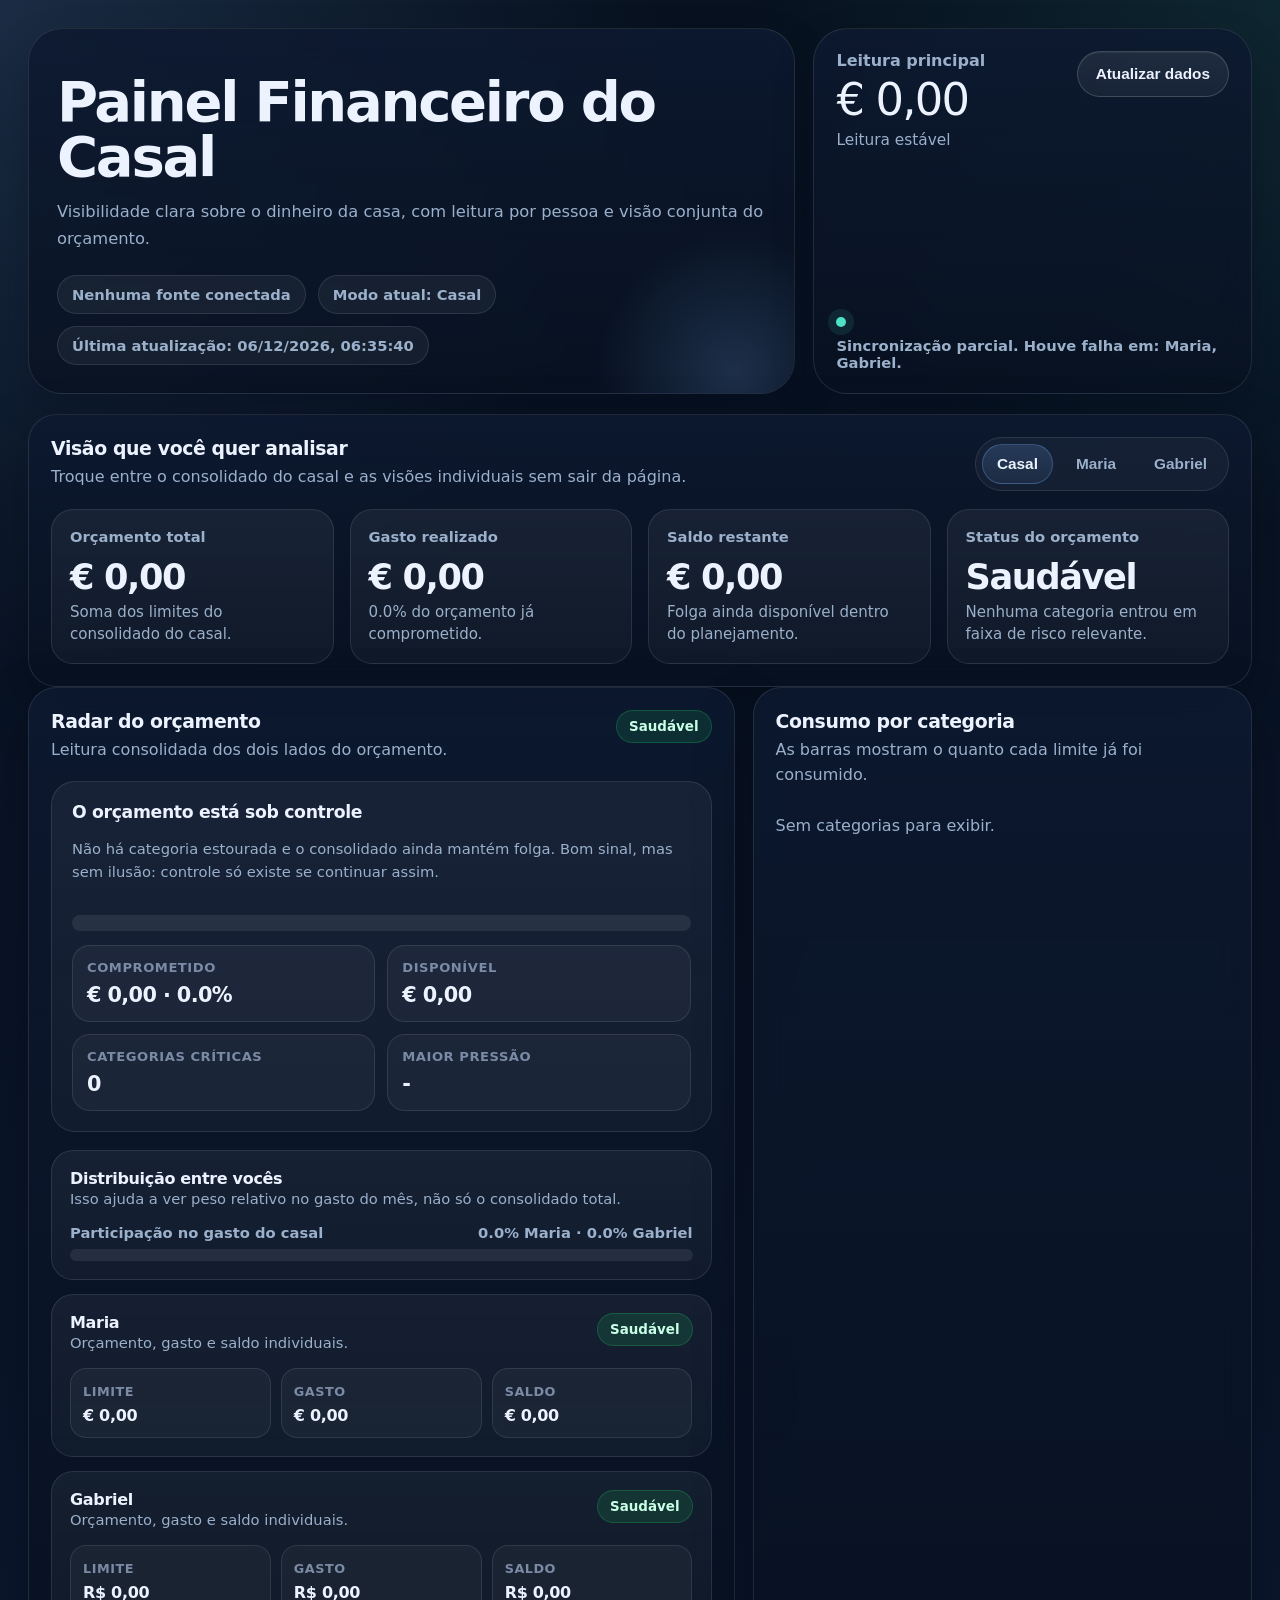
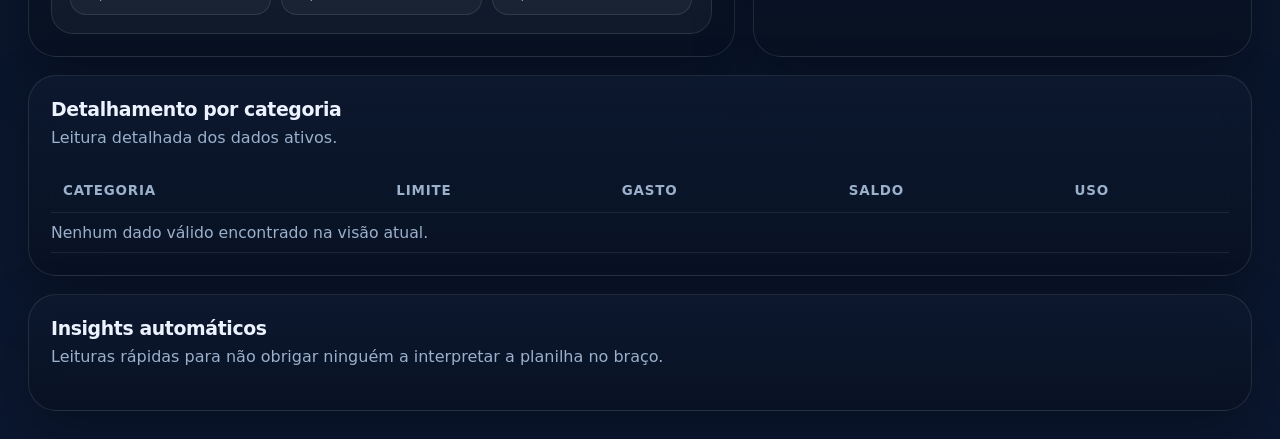
==== commit 3175bbb4: "Add files via upload" ====
--- a/index.html
+++ b/index.html
@@ -691,10 +691,9 @@
   <div class="shell">
     <section class="hero">
       <div class="hero-main">
-        <div class="eyebrow"><span class="eyebrow-dot"></span><span>Produto financeiro do casal</span></div>
         <h1>Painel Financeiro do Casal</h1>
         <p class="hero-text">
-          Uma camada visual em cima do Google Sheets para acompanhar orçamento, gasto, saldo e pressão por categoria, com visão individual e consolidada.
+          Visibilidade clara sobre o dinheiro da casa, com leitura por pessoa e visão conjunta do orçamento.
         </p>
         <div class="hero-meta">
           <div class="meta-pill" id="connectionSummary">Conectando fontes...</div>
@@ -793,7 +792,7 @@
         <div class="bars" id="barsList"></div>
       </section>
 
-      <section class="panel panel-8">
+      <section class="panel panel-full">
         <div class="panel-header">
           <div>
             <h2>Detalhamento por categoria</h2>
@@ -814,12 +813,10 @@
             <tbody id="tableBody"></tbody>
           </table>
         </div>
-        <div class="footer">
-          A melhor fonte continua sendo uma aba-base limpa, sem decoração visual misturada com os números. O HTML aguenta imperfeições, mas não faz milagre em cima de base ruim.
-        </div>
+
       </section>
 
-      <section class="panel panel-4">
+      <section class="panel panel-full">
         <div class="panel-header">
           <div>
             <h2>Insights automáticos</h2>
@@ -834,16 +831,18 @@
   <script>
     const CONFIG = {
       locale: 'pt-BR',
-      currency: 'EUR',
+      defaultCurrency: 'EUR',
       refreshMinutes: 10,
       spreadsheetId: '17F67tetUv3_K7rt5kbUJ1iJkehssOcCtprwjc6kWUxU',
       sources: {
         maria: {
           label: 'Maria',
+          currency: 'EUR',
           csvUrl: 'https://docs.google.com/spreadsheets/d/e/2PACX-1vRFhyn1x146qLzzfS4DVnDM8FoKWx50PKv89GXENwcmFvnIL6uD-K4LO_l9GrfHgkp6gb3P36JBFdCY/pub?output=csv'
         },
         gabriel: {
           label: 'Gabriel',
+          currency: 'BRL',
           sheetName: 'gabriel'
         }
       }
@@ -860,10 +859,37 @@
 
     const $ = (selector) => document.querySelector(selector);
 
-    function formatCurrency(value) {
+    function getSourceCurrency(sourceKey) {
+      return CONFIG.sources[sourceKey]?.currency || CONFIG.defaultCurrency;
+    }
+
+    function getLoadedCurrencies() {
+      const keys = Object.keys(state.datasets);
+      return [...new Set(keys.map(getSourceCurrency).filter(Boolean))];
+    }
+
+    function hasMixedCurrencies() {
+      return getLoadedCurrencies().length > 1;
+    }
+
+    function isMixedCoupleView() {
+      return state.activeView === 'casal' && hasMixedCurrencies();
+    }
+
+    function formatCurrency(value, sourceKeyOrCurrency = null) {
+      let currency = sourceKeyOrCurrency;
+
+      if (!currency) {
+        currency = state.activeView === 'casal'
+          ? CONFIG.defaultCurrency
+          : getSourceCurrency(state.activeView);
+      } else if (CONFIG.sources[sourceKeyOrCurrency]) {
+        currency = getSourceCurrency(sourceKeyOrCurrency);
+      }
+
       return new Intl.NumberFormat(CONFIG.locale, {
         style: 'currency',
-        currency: CONFIG.currency,
+        currency,
         minimumFractionDigits: 2,
         maximumFractionDigits: 2
       }).format(Number(value || 0));
@@ -1159,6 +1185,77 @@
       };
     }
 
+    function getPressureLabel(items, totals) {
+      const critical = getCriticalCount(items);
+      const nearLimit = getNearLimitCount(items);
+
+      if (critical > 0 || totals.totalExceeded > 0 || totals.usage > 100) {
+        return {
+          value: 'Crítico',
+          sub: critical > 0
+            ? `${critical} categoria(s) já bateram ou passaram do limite.`
+            : 'O orçamento já ultrapassou o limite disponível.'
+        };
+      }
+
+      if (nearLimit > 0 || totals.usage >= 80) {
+        return {
+          value: 'Em atenção',
+          sub: nearLimit > 0
+            ? `${nearLimit} categoria(s) já passaram de 80% do limite.`
+            : 'O orçamento ainda cabe, mas a margem já apertou.'
+        };
+      }
+
+      return {
+        value: 'Saudável',
+        sub: 'Nenhuma categoria entrou em faixa de risco relevante.'
+      };
+    }
+
+    function getCoupleHealthState() {
+      const allItems = Object.values(state.datasets).flat();
+      const critical = getCriticalCount(allItems);
+      const nearLimit = getNearLimitCount(allItems);
+      const highestUsage = Math.max(0, ...Object.values(state.totals).map(total => Number(total?.usage || 0)));
+
+      if (critical > 0 || highestUsage > 100) {
+        return {
+          tone: 'bad',
+          badge: 'Crítico',
+          title: 'Há pressão real em pelo menos um dos orçamentos',
+          text: 'Como vocês usam moedas diferentes, a leitura honesta do casal é por percentual e por categoria crítica, não por soma monetária.',
+          subtitle: 'Comparação por pressão, sem misturar moedas'
+        };
+      }
+
+      if (nearLimit > 0 || highestUsage >= 80) {
+        return {
+          tone: 'warn',
+          badge: 'Em atenção',
+          title: 'Os dois orçamentos ainda cabem, mas a margem já aperta em algum ponto',
+          text: 'Aqui a métrica útil é quem está mais pressionado dentro do próprio orçamento, não quem soma mais dinheiro.',
+          subtitle: 'Comparação relativa entre Maria e Gabriel'
+        };
+      }
+
+      return {
+        tone: 'good',
+        badge: 'Saudável',
+        title: 'Os dois orçamentos ainda estão sob controle',
+        text: 'Sem conversão cambial, o painel compara pressão relativa e risco por categoria. Essa é a leitura correta para moedas diferentes.',
+        subtitle: 'Sem pressão relevante no recorte atual'
+      };
+    }
+
+    function getRenderableItems(items) {
+      if (!isMixedCoupleView()) return items;
+
+      return Object.entries(state.datasets)
+        .flatMap(([ownerKey, ownerItems]) => (ownerItems || []).map(item => ({ ...item, owner: ownerKey })))
+        .sort((a, b) => b.usage - a.usage);
+    }
+
     function renderHeader() {
       const loadedKeys = Object.keys(state.datasets);
       const loadedLabels = loadedKeys.map(key => CONFIG.sources[key]?.label || key);
@@ -1183,7 +1280,47 @@
     function renderMetricCards(items, totals) {
       const critical = getCriticalCount(items);
       const nearLimit = getNearLimitCount(items);
+
+      if (isMixedCoupleView()) {
+        const mariaTotals = state.totals.maria || buildTotals([]);
+        const gabrielTotals = state.totals.gabriel || buildTotals([]);
+        const pressure = getCoupleHealthState();
+
+        const cards = [
+          {
+            label: 'Moedas ativas',
+            value: getLoadedCurrencies().join(' + '),
+            sub: 'O consolidado em dinheiro foi desativado para não misturar euro com real.'
+          },
+          {
+            label: 'Maria · gasto',
+            value: formatCurrency(mariaTotals.totalSpent, 'maria'),
+            sub: `${formatPercent(mariaTotals.usage)} do orçamento individual comprometido.`
+          },
+          {
+            label: 'Gabriel · gasto',
+            value: formatCurrency(gabrielTotals.totalSpent, 'gabriel'),
+            sub: `${formatPercent(gabrielTotals.usage)} do orçamento individual comprometido.`
+          },
+          {
+            label: 'Status do orçamento',
+            value: pressure.badge,
+            sub: pressure.text
+          }
+        ];
+
+        $('#metricGrid').innerHTML = cards.map(card => `
+          <article class="metric">
+            <div class="metric-label">${card.label}</div>
+            <div class="metric-value">${card.value}</div>
+            <div class="metric-sub">${card.sub}</div>
+          </article>
+        `).join('');
+        return;
+      }
+
       const modeLabel = state.activeView === 'casal' ? 'consolidado do casal' : `recorte individual de ${CONFIG.sources[state.activeView]?.label || state.activeView}`;
+      const pressure = getPressureLabel(items, totals);
 
       const cards = [
         {
@@ -1204,9 +1341,9 @@
             : 'Folga ainda disponível dentro do planejamento.'
         },
         {
-          label: 'Pressão do orçamento',
-          value: `${critical} crítica(s) / ${nearLimit} em atenção`,
-          sub: 'Crítica = bateu 100%. Atenção = passou de 80%.'
+          label: 'Status do orçamento',
+          value: pressure.value,
+          sub: pressure.sub
         }
       ];
 
@@ -1220,6 +1357,38 @@
     }
 
     function renderHealth(items, totals) {
+      if (isMixedCoupleView()) {
+        const health = getCoupleHealthState();
+        const allItems = getRenderableItems(items);
+        const topPressure = getTopPressure(allItems);
+        const mariaTotals = state.totals.maria || buildTotals([]);
+        const gabrielTotals = state.totals.gabriel || buildTotals([]);
+        const progressUsage = Math.max(mariaTotals.usage || 0, gabrielTotals.usage || 0);
+
+        $('#healthDescription').textContent = 'Comparativo do casal sem soma monetária. Aqui a leitura é por percentual e risco, porque as moedas são diferentes.';
+        $('#healthBadge').className = `badge ${health.tone}`;
+        $('#healthBadge').textContent = health.badge;
+        $('#healthTitle').textContent = health.title;
+        $('#healthText').textContent = health.text;
+        $('#mainProgressBar').style.width = `${Math.min(progressUsage, 100)}%`;
+        $('#mainProgressBar').style.background = health.tone === 'bad'
+          ? 'linear-gradient(90deg, #ef4444, #ff8f8f)'
+          : health.tone === 'warn'
+            ? 'linear-gradient(90deg, #f5b340, #ffd484)'
+            : 'linear-gradient(90deg, #7cb6ff, #9ed0ff)';
+
+        $('#committedValue').textContent = `${formatCurrency(mariaTotals.totalSpent, 'maria')} · ${formatCurrency(gabrielTotals.totalSpent, 'gabriel')}`;
+        $('#availableValue').textContent = `${formatCurrency(mariaTotals.totalRemaining, 'maria')} · ${formatCurrency(gabrielTotals.totalRemaining, 'gabriel')}`;
+        $('#criticalValue').textContent = `${getCriticalCount(allItems)}`;
+        $('#topPressureValue').textContent = topPressure
+          ? `${CONFIG.sources[topPressure.owner]?.label || topPressure.owner} · ${topPressure.category} · ${formatPercent(topPressure.usage)}`
+          : '-';
+
+        $('#headlineValue').textContent = getLoadedCurrencies().join(' + ');
+        $('#headlineText').textContent = health.subtitle;
+        return;
+      }
+
       const health = getHealthState(totals, items);
       const topPressure = getTopPressure(items);
 
@@ -1253,7 +1422,6 @@
       if (state.activeView !== 'casal') {
         const activeKey = state.activeView;
         const totals = state.totals[activeKey] || buildTotals([]);
-        const health = getHealthState(state.datasets[activeKey] || [], state.datasets[activeKey] || []);
         box.innerHTML = `
           <article class="person-card">
             <div class="person-head">
@@ -1266,9 +1434,9 @@
               </div>
             </div>
             <div class="person-metrics">
-              <div class="person-metric"><span>Limite</span><strong>${formatCurrency(totals.totalLimit)}</strong></div>
-              <div class="person-metric"><span>Gasto</span><strong>${formatCurrency(totals.totalSpent)}</strong></div>
-              <div class="person-metric"><span>Saldo</span><strong>${formatCurrency(totals.totalRemaining)}</strong></div>
+              <div class="person-metric"><span>Limite</span><strong>${formatCurrency(totals.totalLimit, activeKey)}</strong></div>
+              <div class="person-metric"><span>Gasto</span><strong>${formatCurrency(totals.totalSpent, activeKey)}</strong></div>
+              <div class="person-metric"><span>Saldo</span><strong>${formatCurrency(totals.totalRemaining, activeKey)}</strong></div>
             </div>
           </article>
         `;
@@ -1277,22 +1445,25 @@
 
       const mariaTotals = state.totals.maria || buildTotals([]);
       const gabrielTotals = state.totals.gabriel || buildTotals([]);
+      const mixed = hasMixedCurrencies();
+      const mariaBase = mixed ? mariaTotals.usage : 0;
+      const gabrielBase = mixed ? gabrielTotals.usage : 0;
       const combinedSpent = mariaTotals.totalSpent + gabrielTotals.totalSpent || 0;
-      const mariaShare = combinedSpent ? (mariaTotals.totalSpent / combinedSpent) * 100 : 0;
-      const gabrielShare = combinedSpent ? (gabrielTotals.totalSpent / combinedSpent) * 100 : 0;
+      const mariaShare = mixed ? Math.min(mariaBase, 100) : (combinedSpent ? (mariaTotals.totalSpent / combinedSpent) * 100 : 0);
+      const gabrielShare = mixed ? Math.min(gabrielBase, 100) : (combinedSpent ? (gabrielTotals.totalSpent / combinedSpent) * 100 : 0);
 
       box.innerHTML = `
         <article class="person-card">
           <div class="person-head">
             <div>
-              <div class="person-name">Distribuição entre vocês</div>
-              <div class="person-summary">Isso ajuda a ver peso relativo no gasto do mês, não só o consolidado total.</div>
+              <div class="person-name">${mixed ? 'Comparação relativa entre vocês' : 'Distribuição entre vocês'}</div>
+              <div class="person-summary">${mixed ? 'Como as moedas são diferentes, a barra compara o percentual de uso do orçamento de cada um.' : 'Isso ajuda a ver peso relativo no gasto do mês, não só o consolidado total.'}</div>
             </div>
           </div>
           <div class="stack">
             <div class="share-bar">
               <div class="share-head">
-                <span>Participação no gasto do casal</span>
+                <span>${mixed ? 'Comprometimento relativo do orçamento' : 'Participação no gasto do casal'}</span>
                 <span>${formatPercent(mariaShare)} Maria · ${formatPercent(gabrielShare)} Gabriel</span>
               </div>
               <div class="share-track">
@@ -1312,9 +1483,9 @@
             <div class="badge ${getHealthState(mariaTotals, state.datasets.maria || []).tone}">${getHealthState(mariaTotals, state.datasets.maria || []).badge}</div>
           </div>
           <div class="person-metrics">
-            <div class="person-metric"><span>Limite</span><strong>${formatCurrency(mariaTotals.totalLimit)}</strong></div>
-            <div class="person-metric"><span>Gasto</span><strong>${formatCurrency(mariaTotals.totalSpent)}</strong></div>
-            <div class="person-metric"><span>Saldo</span><strong>${formatCurrency(mariaTotals.totalRemaining)}</strong></div>
+            <div class="person-metric"><span>Limite</span><strong>${formatCurrency(mariaTotals.totalLimit, 'maria')}</strong></div>
+            <div class="person-metric"><span>Gasto</span><strong>${formatCurrency(mariaTotals.totalSpent, 'maria')}</strong></div>
+            <div class="person-metric"><span>Saldo</span><strong>${formatCurrency(mariaTotals.totalRemaining, 'maria')}</strong></div>
           </div>
         </article>
 
@@ -1327,9 +1498,9 @@
             <div class="badge ${getHealthState(gabrielTotals, state.datasets.gabriel || []).tone}">${getHealthState(gabrielTotals, state.datasets.gabriel || []).badge}</div>
           </div>
           <div class="person-metrics">
-            <div class="person-metric"><span>Limite</span><strong>${formatCurrency(gabrielTotals.totalLimit)}</strong></div>
-            <div class="person-metric"><span>Gasto</span><strong>${formatCurrency(gabrielTotals.totalSpent)}</strong></div>
-            <div class="person-metric"><span>Saldo</span><strong>${formatCurrency(gabrielTotals.totalRemaining)}</strong></div>
+            <div class="person-metric"><span>Limite</span><strong>${formatCurrency(gabrielTotals.totalLimit, 'gabriel')}</strong></div>
+            <div class="person-metric"><span>Gasto</span><strong>${formatCurrency(gabrielTotals.totalSpent, 'gabriel')}</strong></div>
+            <div class="person-metric"><span>Saldo</span><strong>${formatCurrency(gabrielTotals.totalRemaining, 'gabriel')}</strong></div>
           </div>
         </article>
       `;
@@ -1337,28 +1508,33 @@
 
     function renderTable(items) {
       const body = $('#tableBody');
-
-      if (!items.length) {
+      const rows = getRenderableItems(items);
+
+      if (!rows.length) {
         body.innerHTML = `<tr><td colspan="5" class="empty">Nenhum dado válido encontrado na visão atual.</td></tr>`;
         return;
       }
 
-      $('#tableCaption').textContent = state.activeView === 'casal'
-        ? 'Categorias somadas entre Maria e Gabriel.'
-        : `Categorias do orçamento individual de ${CONFIG.sources[state.activeView]?.label || state.activeView}.`;
-
-      body.innerHTML = [...items]
+      $('#tableCaption').textContent = isMixedCoupleView()
+        ? 'Moedas diferentes: aqui o painel lista as categorias por pessoa, sem somar euro com real.'
+        : state.activeView === 'casal'
+          ? 'Categorias somadas entre Maria e Gabriel.'
+          : `Categorias do orçamento individual de ${CONFIG.sources[state.activeView]?.label || state.activeView}.`;
+
+      body.innerHTML = [...rows]
         .sort((a, b) => b.usage - a.usage)
         .map(item => {
           const balanceClass = item.exceeded > 0 ? 'bad' : 'good';
           const usageText = item.usage > 100 ? `${formatPercent(item.usage)} · estourou` : formatPercent(item.usage);
           const balanceValue = item.exceeded > 0 ? -item.exceeded : item.remaining;
-          const breakdownText = state.activeView === 'casal'
-            ? [
-                item.breakdown?.maria ? `Maria: ${formatCurrency(item.breakdown.maria.spent)}` : null,
-                item.breakdown?.gabriel ? `Gabriel: ${formatCurrency(item.breakdown.gabriel.spent)}` : null
-              ].filter(Boolean).join(' • ')
-            : `Uso atual de ${formatPercent(item.usage)} nesta categoria`;
+          const breakdownText = isMixedCoupleView()
+            ? `${CONFIG.sources[item.owner]?.label || item.owner} · uso atual de ${formatPercent(item.usage)} nesta categoria`
+            : state.activeView === 'casal'
+              ? [
+                  item.breakdown?.maria ? `Maria: ${formatCurrency(item.breakdown.maria.spent, 'maria')}` : null,
+                  item.breakdown?.gabriel ? `Gabriel: ${formatCurrency(item.breakdown.gabriel.spent, 'gabriel')}` : null
+                ].filter(Boolean).join(' • ')
+              : `Uso atual de ${formatPercent(item.usage)} nesta categoria`;
 
           return `
             <tr>
@@ -1368,9 +1544,9 @@
                   <span class="td-sub">${breakdownText || 'Sem detalhe complementar'}</span>
                 </div>
               </td>
-              <td>${formatCurrency(item.limit)}</td>
-              <td>${formatCurrency(item.spent)}</td>
-              <td class="${balanceClass}">${formatCurrency(balanceValue)}</td>
+              <td>${formatCurrency(item.limit, item.owner || state.activeView)}</td>
+              <td>${formatCurrency(item.spent, item.owner || state.activeView)}</td>
+              <td class="${balanceClass}">${formatCurrency(balanceValue, item.owner || state.activeView)}</td>
               <td>${usageText}</td>
             </tr>
           `;
@@ -1380,24 +1556,26 @@
 
     function renderBars(items) {
       const box = $('#barsList');
-
-      if (!items.length) {
+      const rows = getRenderableItems(items);
+
+      if (!rows.length) {
         box.innerHTML = `<div class="empty">Sem categorias para exibir.</div>`;
         return;
       }
 
-      box.innerHTML = [...items]
+      box.innerHTML = [...rows]
         .sort((a, b) => b.usage - a.usage)
         .slice(0, 10)
         .map(item => {
           const className = item.usage >= 100 ? 'bad' : item.usage >= 80 ? 'warn' : '';
           const width = Math.min(item.usage, 100);
+          const ownerMeta = isMixedCoupleView() ? `${CONFIG.sources[item.owner]?.label || item.owner} · ` : '';
           return `
             <article class="bar-item">
               <div class="bar-top">
                 <div>
                   <div class="bar-name">${item.category}</div>
-                  <div class="bar-meta">${formatCurrency(item.spent)} de ${formatCurrency(item.limit)}</div>
+                  <div class="bar-meta">${ownerMeta}${formatCurrency(item.spent, item.owner || state.activeView)} de ${formatCurrency(item.limit, item.owner || state.activeView)}</div>
                 </div>
                 <div class="bar-meta">${formatPercent(item.usage)}</div>
               </div>
@@ -1412,6 +1590,50 @@
 
     function buildInsights(items, totals) {
       const insights = [];
+
+      if (isMixedCoupleView()) {
+        const allItems = getRenderableItems(items);
+        const topPressure = getTopPressure(allItems);
+        const critical = getCriticalCount(allItems);
+        const nearLimit = getNearLimitCount(allItems);
+        const mariaTotals = state.totals.maria || buildTotals([]);
+        const gabrielTotals = state.totals.gabriel || buildTotals([]);
+        const morePressured = mariaTotals.usage >= gabrielTotals.usage ? 'Maria' : 'Gabriel';
+
+        insights.push({
+          title: 'Leitura correta do casal',
+          text: 'Como vocês usam moedas diferentes, este painel compara pressão relativa e risco por categoria. Somar euro com real sem conversão seria maquiagem, não análise.'
+        });
+
+        insights.push({
+          title: 'Orçamento mais pressionado',
+          text: `${morePressured} está com ${formatPercent(Math.max(mariaTotals.usage, gabrielTotals.usage))} do próprio orçamento comprometido neste recorte.`
+        });
+
+        insights.push({
+          title: 'Leitura de risco',
+          text: critical > 0
+            ? `${critical} categoria(s) já bateram ou passaram do limite considerando os dois orçamentos.`
+            : nearLimit > 0
+              ? `${nearLimit} categoria(s) já passaram de 80% do limite entre Maria e Gabriel.`
+              : 'Nenhuma categoria entrou em faixa crítica ou de atenção por enquanto.'
+        });
+
+        insights.push({
+          title: 'Maior pressão por categoria',
+          text: topPressure
+            ? `${CONFIG.sources[topPressure.owner]?.label || topPressure.owner} está mais pressionado em ${topPressure.category}, com ${formatPercent(topPressure.usage)} do limite usado.`
+            : 'Sem dados suficientes para apontar a categoria mais pressionada.'
+        });
+
+        insights.push({
+          title: 'Saldo por pessoa',
+          text: `Maria ainda preserva ${formatCurrency(mariaTotals.totalRemaining, 'maria')} e Gabriel ${formatCurrency(gabrielTotals.totalRemaining, 'gabriel')} dentro dos próprios limites.`
+        });
+
+        return insights;
+      }
+
       const topPressure = getTopPressure(items);
       const biggestSpend = [...items].sort((a, b) => b.spent - a.spent)[0];
       const largestRemaining = [...items].sort((a, b) => b.remaining - a.remaining)[0];
@@ -1447,20 +1669,20 @@
       insights.push({
         title: 'Maior gasto',
         text: biggestSpend
-          ? `${biggestSpend.category} concentra o maior gasto absoluto: ${formatCurrency(biggestSpend.spent)}.`
+          ? `${biggestSpend.category} concentra o maior gasto absoluto: ${formatCurrency(biggestSpend.spent, state.activeView)}.`
           : 'Sem dados suficientes para apontar a categoria mais pesada.'
       });
 
       insights.push({
         title: 'Maior folga',
         text: largestRemaining
-          ? `${largestRemaining.category} preserva a maior sobra nominal: ${formatCurrency(largestRemaining.remaining)}.`
+          ? `${largestRemaining.category} preserva a maior sobra nominal: ${formatCurrency(largestRemaining.remaining, state.activeView)}.`
           : 'Sem dados suficientes para apontar sobra relevante.'
       });
 
       insights.push({
         title: 'Leitura consolidada',
-        text: `O recorte atual consumiu ${formatPercent(totals.usage)} do orçamento e ainda mantém ${formatCurrency(totals.totalRemaining)} disponíveis.`
+        text: `O recorte atual consumiu ${formatPercent(totals.usage)} do orçamento e ainda mantém ${formatCurrency(totals.totalRemaining, state.activeView)} disponíveis.`
       });
 
       return insights.slice(0, 6);
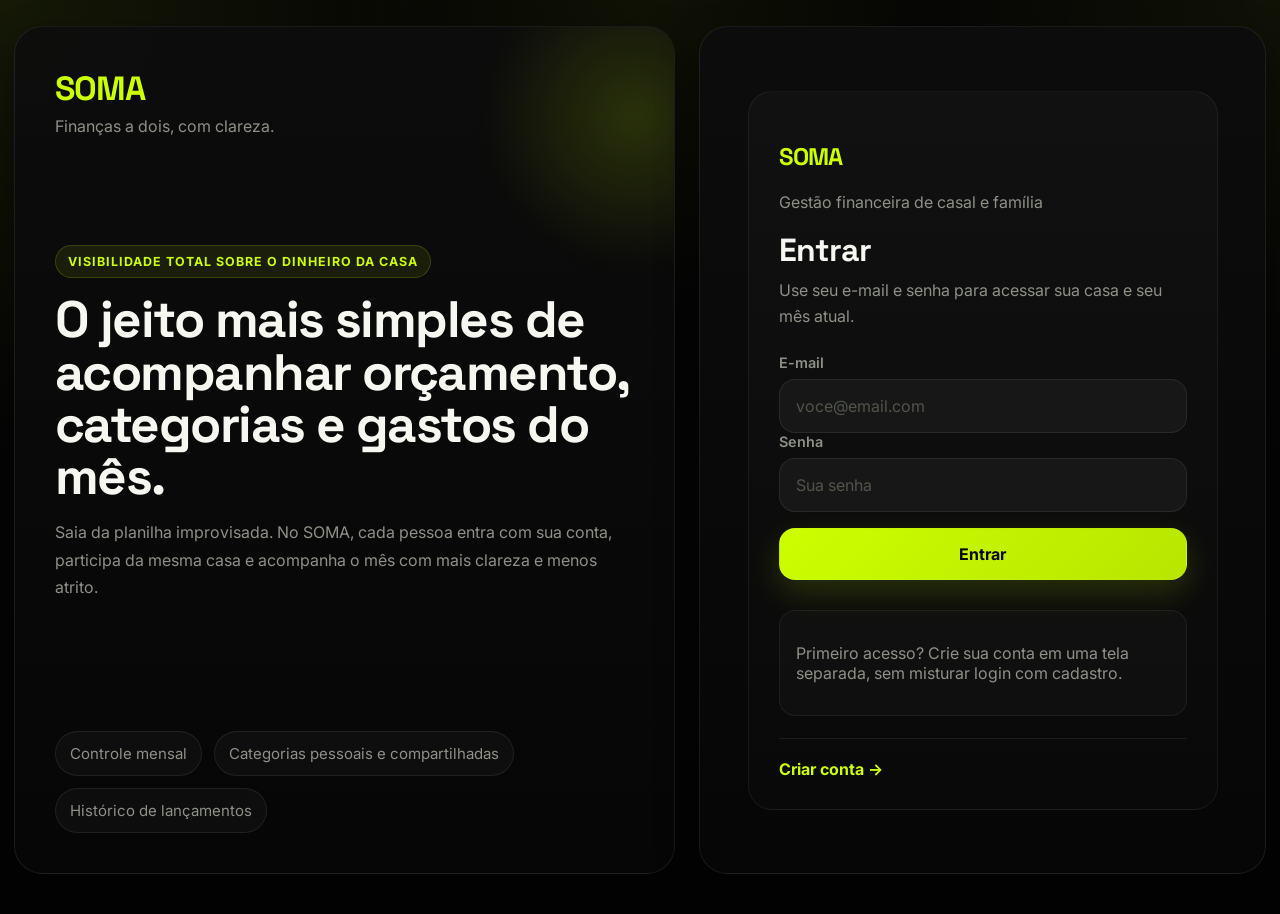
==== commit 80d9c3e2: "Add files via upload" ====
--- a/index.html
+++ b/index.html
@@ -1,1782 +1,360 @@
-
-<!DOCTYPE html>
+<!doctype html>
 <html lang="pt-BR">
 <head>
   <meta charset="UTF-8" />
   <meta name="viewport" content="width=device-width, initial-scale=1.0" />
-  <title>Painel Financeiro do Casal</title>
-  <style>
-    :root{
-      --bg:#07111f;
-      --bg-2:#0b1730;
-      --panel:rgba(10,20,39,.72);
-      --panel-solid:#0d1930;
-      --card:rgba(255,255,255,.055);
-      --card-2:rgba(255,255,255,.075);
-      --border:rgba(255,255,255,.10);
-      --border-strong:rgba(255,255,255,.16);
-      --text:#ecf3ff;
-      --muted:#9bb0cb;
-      --muted-2:#7b8aa5;
-      --accent:#7cb6ff;
-      --accent-2:#4de2c5;
-      --good:#22c55e;
-      --warn:#f59e0b;
-      --bad:#ef4444;
-      --radius-xl:28px;
-      --radius-lg:22px;
-      --radius-md:16px;
-      --shadow:0 24px 60px rgba(0,0,0,.28);
-      --shadow-soft:0 18px 40px rgba(3,9,20,.24);
-      --content-max:1440px;
-    }
-
-    *{box-sizing:border-box}
-    html,body{margin:0}
-    body{
-      font-family: Inter, ui-sans-serif, system-ui, -apple-system, BlinkMacSystemFont, "Segoe UI", sans-serif;
-      color:var(--text);
-      min-height:100vh;
-      background:
-        radial-gradient(circle at 0% 0%, rgba(124,182,255,.16), transparent 28%),
-        radial-gradient(circle at 100% 0%, rgba(77,226,197,.10), transparent 22%),
-        linear-gradient(180deg, var(--bg) 0%, var(--bg-2) 100%);
-    }
-
-    .shell{
-      max-width:var(--content-max);
-      margin:0 auto;
-      padding:28px;
-    }
-
-    .hero{
-      display:grid;
-      grid-template-columns:minmax(0,1.4fr) minmax(320px,.8fr);
-      gap:18px;
-      align-items:stretch;
-      margin-bottom:20px;
-    }
-
-    .hero-main,
-    .hero-side,
-    .panel{
-      background:linear-gradient(180deg, rgba(13,25,48,.88), rgba(8,17,32,.78));
-      border:1px solid var(--border);
-      box-shadow:var(--shadow-soft);
-      backdrop-filter: blur(16px);
-      -webkit-backdrop-filter: blur(16px);
-    }
-
-    .hero-main{
-      border-radius:calc(var(--radius-xl) + 6px);
-      padding:28px;
-      position:relative;
-      overflow:hidden;
-    }
-
-    .hero-main:before{
-      content:"";
-      position:absolute;
-      inset:auto -80px -120px auto;
-      width:280px;
-      height:280px;
-      background:radial-gradient(circle, rgba(124,182,255,.18), transparent 70%);
-      pointer-events:none;
-    }
-
-    .hero-side{
-      border-radius:calc(var(--radius-xl) + 6px);
-      padding:22px;
-      display:flex;
-      flex-direction:column;
-      justify-content:space-between;
-      gap:18px;
-    }
-
-    .eyebrow{
-      display:inline-flex;
-      align-items:center;
-      gap:10px;
-      padding:8px 14px;
-      border-radius:999px;
-      background:rgba(124,182,255,.10);
-      border:1px solid rgba(124,182,255,.18);
-      color:#d7e8ff;
-      font-size:.88rem;
-      font-weight:700;
-      letter-spacing:.02em;
-    }
-
-    .eyebrow-dot{
-      width:8px;
-      height:8px;
-      border-radius:999px;
-      background:var(--accent-2);
-      box-shadow:0 0 0 8px rgba(77,226,197,.12);
-    }
-
-    h1{
-      margin:18px 0 14px;
-      font-size:clamp(2rem, 5vw, 3.5rem);
-      line-height:.98;
-      letter-spacing:-.04em;
-      max-width:760px;
-    }
-
-    .hero-text{
-      margin:0;
-      color:var(--muted);
-      max-width:760px;
-      font-size:1.02rem;
-      line-height:1.65;
-    }
-
-    .hero-meta{
-      margin-top:22px;
-      display:flex;
-      flex-wrap:wrap;
-      gap:12px;
-    }
-
-    .meta-pill{
-      background:rgba(255,255,255,.05);
-      border:1px solid var(--border);
-      color:var(--muted);
-      border-radius:999px;
-      padding:10px 14px;
-      font-weight:600;
-      font-size:.92rem;
-    }
-
-    .hero-side-top{
-      display:flex;
-      justify-content:space-between;
-      align-items:flex-start;
-      gap:16px;
-    }
-
-    .hero-side-title{
-      margin:0;
-      font-size:1rem;
-      color:var(--muted);
-      font-weight:700;
-    }
-
-    .hero-side-value{
-      margin:8px 0 6px;
-      font-size:clamp(1.8rem, 4vw, 2.8rem);
-      line-height:1;
-      letter-spacing:-.04em;
-    }
-
-    .hero-side-sub{
-      margin:0;
-      color:var(--muted);
-      line-height:1.55;
-      font-size:.96rem;
-    }
-
-    .toolbar{
-      display:flex;
-      flex-wrap:wrap;
-      gap:12px;
-      justify-content:flex-end;
-      align-items:center;
-    }
-
-    button{
-      appearance:none;
-      border:none;
-      background:linear-gradient(180deg, rgba(255,255,255,.08), rgba(255,255,255,.05));
-      color:var(--text);
-      padding:13px 18px;
-      border-radius:999px;
-      font-weight:700;
-      font-size:.96rem;
-      border:1px solid var(--border-strong);
-      cursor:pointer;
-      transition:transform .18s ease, background .18s ease, border-color .18s ease;
-      box-shadow: inset 0 1px 0 rgba(255,255,255,.06);
-    }
-
-    button:hover{
-      transform:translateY(-1px);
-      background:linear-gradient(180deg, rgba(255,255,255,.11), rgba(255,255,255,.07));
-      border-color:rgba(255,255,255,.22);
-    }
-
-    .button-ghost{
-      background:rgba(255,255,255,.04);
-    }
-
-    .status-line{
-      display:flex;
-      align-items:center;
-      gap:10px;
-      color:var(--muted);
-      font-size:.92rem;
-      font-weight:600;
-      flex-wrap:wrap;
-    }
-
-    .status-dot{
-      width:10px;
-      height:10px;
-      border-radius:999px;
-      background:var(--accent-2);
-      box-shadow:0 0 0 8px rgba(77,226,197,.10);
-      flex:0 0 auto;
-    }
-
-    .layout{
-      display:grid;
-      grid-template-columns: repeat(12, minmax(0,1fr));
-      gap:18px;
-    }
-
-    .panel{
-      border-radius:var(--radius-xl);
-      padding:22px;
-      box-shadow:var(--shadow);
-    }
-
-    .panel-header{
-      display:flex;
-      justify-content:space-between;
-      align-items:flex-start;
-      gap:16px;
-      margin-bottom:18px;
-      flex-wrap:wrap;
-    }
-
-    .panel-header h2{
-      margin:0 0 6px;
-      font-size:1.18rem;
-      letter-spacing:-.02em;
-    }
-
-    .panel-header p{
-      margin:0;
-      color:var(--muted);
-      line-height:1.55;
-    }
-
-    .panel-full{grid-column: span 12}
-    .panel-8{grid-column: span 8}
-    .panel-7{grid-column: span 7}
-    .panel-5{grid-column: span 5}
-    .panel-4{grid-column: span 4}
-    .panel-6{grid-column: span 6}
-
-    .segment{
-      display:inline-flex;
-      gap:8px;
-      padding:6px;
-      border-radius:999px;
-      border:1px solid var(--border);
-      background:rgba(255,255,255,.04);
-      flex-wrap:wrap;
-    }
-
-    .segment button{
-      padding:10px 14px;
-      background:transparent;
-      border:1px solid transparent;
-      color:var(--muted);
-      box-shadow:none;
-    }
-
-    .segment button.active{
-      background:linear-gradient(180deg, rgba(124,182,255,.18), rgba(124,182,255,.08));
-      color:var(--text);
-      border-color:rgba(124,182,255,.28);
-    }
-
-    .metrics{
-      display:grid;
-      grid-template-columns:repeat(4, minmax(0,1fr));
-      gap:16px;
-    }
-
-    .metric{
-      background:linear-gradient(180deg, rgba(255,255,255,.055), rgba(255,255,255,.035));
-      border:1px solid var(--border);
-      border-radius:22px;
-      padding:18px;
-      min-height:142px;
-      display:flex;
-      flex-direction:column;
-      justify-content:space-between;
-    }
-
-    .metric-label{
-      color:var(--muted);
-      font-weight:700;
-      font-size:.92rem;
-    }
-
-    .metric-value{
-      margin:14px 0 8px;
-      font-size:clamp(1.45rem, 4vw, 2.2rem);
-      line-height:1;
-      letter-spacing:-.04em;
-      font-weight:800;
-    }
-
-    .metric-sub{
-      color:var(--muted);
-      line-height:1.45;
-      font-size:.94rem;
-    }
-
-    .progress-summary{
-      display:grid;
-      gap:18px;
-    }
-
-    .health-card{
-      border:1px solid var(--border);
-      border-radius:24px;
-      padding:20px;
-      background:linear-gradient(180deg, rgba(255,255,255,.05), rgba(255,255,255,.03));
-    }
-
-    .health-top{
-      display:flex;
-      justify-content:space-between;
-      gap:14px;
-      flex-wrap:wrap;
-      align-items:flex-start;
-      margin-bottom:16px;
-    }
-
-    .health-title{
-      font-weight:800;
-      font-size:1.08rem;
-      letter-spacing:-.02em;
-    }
-
-    .badge{
-      display:inline-flex;
-      align-items:center;
-      gap:8px;
-      padding:8px 12px;
-      border-radius:999px;
-      font-weight:700;
-      font-size:.84rem;
-      border:1px solid var(--border);
-      background:rgba(255,255,255,.04);
-      white-space:nowrap;
-    }
-
-    .badge.good{color:#c8ffe6; background:rgba(34,197,94,.14); border-color:rgba(34,197,94,.26)}
-    .badge.warn{color:#ffe7b3; background:rgba(245,158,11,.12); border-color:rgba(245,158,11,.24)}
-    .badge.bad{color:#ffd4d4; background:rgba(239,68,68,.12); border-color:rgba(239,68,68,.24)}
-
-    .big-progress{
-      height:16px;
-      width:100%;
-      border-radius:999px;
-      background:rgba(255,255,255,.08);
-      overflow:hidden;
-      position:relative;
-      margin-bottom:14px;
-    }
-
-    .big-progress > span{
-      display:block;
-      height:100%;
-      border-radius:inherit;
-      background:linear-gradient(90deg, var(--accent), #9ed0ff);
-      transition:width .35s ease;
-    }
-
-    .health-grid{
-      display:grid;
-      grid-template-columns:repeat(2, minmax(0,1fr));
-      gap:12px;
-      margin-top:14px;
-    }
-
-    .mini-card{
-      border-radius:18px;
-      border:1px solid var(--border);
-      padding:14px;
-      background:rgba(255,255,255,.04);
-    }
-
-    .mini-label{
-      color:var(--muted-2);
-      font-size:.82rem;
-      font-weight:700;
-      text-transform:uppercase;
-      letter-spacing:.04em;
-    }
-
-    .mini-value{
-      margin-top:8px;
-      font-size:1.3rem;
-      font-weight:800;
-      letter-spacing:-.03em;
-    }
-
-    .comparison{
-      display:grid;
-      gap:14px;
-    }
-
-    .person-card{
-      border:1px solid var(--border);
-      border-radius:22px;
-      padding:18px;
-      background:linear-gradient(180deg, rgba(255,255,255,.05), rgba(255,255,255,.035));
-    }
-
-    .person-head{
-      display:flex;
-      justify-content:space-between;
-      gap:12px;
-      align-items:flex-start;
-      flex-wrap:wrap;
-      margin-bottom:14px;
-    }
-
-    .person-name{
-      font-weight:800;
-      font-size:1rem;
-      letter-spacing:-.02em;
-    }
-
-    .person-summary{
-      color:var(--muted);
-      font-size:.92rem;
-      line-height:1.5;
-    }
-
-    .person-metrics{
-      display:grid;
-      grid-template-columns:repeat(3, minmax(0,1fr));
-      gap:10px;
-    }
-
-    .person-metric{
-      border:1px solid var(--border);
-      border-radius:16px;
-      padding:12px;
-      background:rgba(255,255,255,.035);
-    }
-
-    .person-metric strong{
-      display:block;
-      font-size:1rem;
-      letter-spacing:-.02em;
-      margin-top:6px;
-    }
-
-    .person-metric span{
-      color:var(--muted-2);
-      font-size:.8rem;
-      font-weight:700;
-      text-transform:uppercase;
-      letter-spacing:.04em;
-    }
-
-    .stack{
-      display:grid;
-      gap:12px;
-    }
-
-    .share-bar{
-      display:grid;
-      gap:8px;
-    }
-
-    .share-head{
-      display:flex;
-      justify-content:space-between;
-      gap:12px;
-      color:var(--muted);
-      font-size:.92rem;
-      font-weight:600;
-    }
-
-    .share-track{
-      height:12px;
-      width:100%;
-      background:rgba(255,255,255,.08);
-      border-radius:999px;
-      overflow:hidden;
-      display:flex;
-    }
-
-    .share-track span{
-      height:100%;
-      display:block;
-    }
-
-    .share-a{background:linear-gradient(90deg, rgba(124,182,255,.95), rgba(158,208,255,.95))}
-    .share-b{background:linear-gradient(90deg, rgba(77,226,197,.95), rgba(113,236,214,.95))}
-
-    table{
-      width:100%;
-      border-collapse:collapse;
-      min-width:720px;
-    }
-
-    th, td{
-      text-align:left;
-      padding:14px 12px;
-      border-bottom:1px solid rgba(255,255,255,.08);
-    }
-
-    th{
-      color:var(--muted);
-      font-size:.84rem;
-      text-transform:uppercase;
-      letter-spacing:.06em;
-      font-weight:800;
-    }
-
-    td{
-      font-size:.98rem;
-      color:var(--text);
-    }
-
-    tbody tr:hover{
-      background:rgba(255,255,255,.028);
-    }
-
-    .td-main{
-      display:flex;
-      flex-direction:column;
-      gap:4px;
-    }
-
-    .td-sub{
-      color:var(--muted);
-      font-size:.84rem;
-      line-height:1.4;
-    }
-
-    .good{color:#61ffa8; font-weight:700}
-    .bad{color:#ff8f8f; font-weight:700}
-    .muted{color:var(--muted)}
-
-    .bars{
-      display:grid;
-      gap:12px;
-    }
-
-    .bar-item{
-      border:1px solid var(--border);
-      background:linear-gradient(180deg, rgba(255,255,255,.05), rgba(255,255,255,.03));
-      border-radius:20px;
-      padding:14px 14px 12px;
-    }
-
-    .bar-top{
-      display:flex;
-      justify-content:space-between;
-      gap:14px;
-      align-items:flex-start;
-      margin-bottom:10px;
-    }
-
-    .bar-name{
-      font-weight:800;
-      letter-spacing:-.02em;
-      margin-bottom:3px;
-    }
-
-    .bar-meta{
-      color:var(--muted);
-      font-size:.88rem;
-      line-height:1.4;
-    }
-
-    .bar-track{
-      height:12px;
-      background:rgba(255,255,255,.08);
-      border-radius:999px;
-      overflow:hidden;
-    }
-
-    .bar-fill{
-      height:100%;
-      border-radius:999px;
-      background:linear-gradient(90deg, var(--accent), #9ed0ff);
-      transition:width .35s ease;
-    }
-
-    .bar-fill.warn{background:linear-gradient(90deg, #f5b340, #ffd484)}
-    .bar-fill.bad{background:linear-gradient(90deg, #ef4444, #ff8f8f)}
-
-    .insights{
-      display:grid;
-      grid-template-columns:repeat(3, minmax(0,1fr));
-      gap:14px;
-    }
-
-    .insight{
-      border:1px solid var(--border);
-      border-radius:22px;
-      padding:18px;
-      background:linear-gradient(180deg, rgba(255,255,255,.05), rgba(255,255,255,.03));
-      min-height:148px;
-    }
-
-    .insight-title{
-      font-size:1rem;
-      font-weight:800;
-      letter-spacing:-.02em;
-      margin-bottom:10px;
-    }
-
-    .insight-text{
-      color:var(--muted);
-      line-height:1.6;
-      font-size:.95rem;
-    }
-
-    .inline-note{
-      color:var(--muted);
-      font-size:.92rem;
-      line-height:1.6;
-    }
-
-    .warning-box{
-      display:none;
-      margin-top:16px;
-      border-radius:18px;
-      border:1px solid rgba(245,158,11,.24);
-      background:rgba(245,158,11,.12);
-      color:#ffe6b7;
-      padding:14px 16px;
-      line-height:1.55;
-    }
-
-    .empty{
-      color:var(--muted);
-      padding:10px 0;
-    }
-
-    .footer{
-      margin-top:18px;
-      color:var(--muted);
-      font-size:.9rem;
-      line-height:1.6;
-    }
-
-    @media (max-width: 1180px){
-      .hero{grid-template-columns:1fr}
-      .metrics{grid-template-columns:repeat(2, minmax(0,1fr))}
-      .panel-8,.panel-7,.panel-6,.panel-5,.panel-4{grid-column:span 12}
-      .insights{grid-template-columns:1fr 1fr}
-    }
-
-    @media (max-width: 760px){
-      .shell{padding:16px}
-      .hero-main,.hero-side,.panel{padding:18px}
-      .metrics{grid-template-columns:1fr}
-      .health-grid{grid-template-columns:1fr}
-      .person-metrics{grid-template-columns:1fr}
-      .insights{grid-template-columns:1fr}
-      .toolbar{justify-content:flex-start}
-      .segment{width:100%}
-      .segment button{flex:1 1 auto}
-    }
-  </style>
+  <title>SOMA</title>
+  <meta name="description" content="SOMA — gestão financeira de casal e família, com orçamento mensal, categorias e lançamentos em um só lugar." />
+  <link rel="preconnect" href="https://fonts.googleapis.com">
+  <link rel="preconnect" href="https://fonts.gstatic.com" crossorigin>
+  <link href="https://fonts.googleapis.com/css2?family=Inter:wght@400;500;600;700;800&family=Space+Grotesk:wght@500;600;700&display=swap" rel="stylesheet">
+  <link rel="stylesheet" href="./styles.css" />
 </head>
 <body>
-  <div class="shell">
-    <section class="hero">
-      <div class="hero-main">
-        <h1>Painel Financeiro do Casal</h1>
-        <p class="hero-text">
-          Visibilidade clara sobre o dinheiro da casa, com leitura por pessoa e visão conjunta do orçamento.
-        </p>
-        <div class="hero-meta">
-          <div class="meta-pill" id="connectionSummary">Conectando fontes...</div>
-          <div class="meta-pill" id="currentMode">Modo atual: Casal</div>
-          <div class="meta-pill" id="lastRefreshMeta">Última atualização: aguardando</div>
-        </div>
-      </div>
-
-      <div class="hero-side">
-        <div>
-          <div class="hero-side-top">
-            <div>
-              <p class="hero-side-title">Leitura principal</p>
-              <div class="hero-side-value" id="headlineValue">€ 0,00</div>
-              <p class="hero-side-sub" id="headlineText">Preparando o painel para leitura.</p>
-            </div>
-            <div class="toolbar">
-              <button id="reloadBtn">Atualizar dados</button>
-            </div>
-          </div>
-        </div>
-        <div class="status-line">
-          <span class="status-dot"></span>
-          <span id="statusLine">Aguardando primeira sincronização.</span>
+  <main class="app-frame">
+    <section id="authView" class="auth-layout">
+      <div class="auth-panel auth-copy-panel">
+        <div class="brand-block">
+          <div class="brand-mark">
+            <span class="brand-soma">SOMA</span>
+          </div>
+          <p class="brand-caption">Finanças a dois, com clareza.</p>
+        </div>
+
+        <div class="hero-copy">
+          <span class="eyebrow">Visibilidade total sobre o dinheiro da casa</span>
+          <h1>O jeito mais simples de acompanhar orçamento, categorias e gastos do mês.</h1>
+          <p>
+            Saia da planilha improvisada. No SOMA, cada pessoa entra com sua conta,
+            participa da mesma casa e acompanha o mês com mais clareza e menos atrito.
+          </p>
+        </div>
+
+        <div class="feature-list">
+          <div class="feature-chip">Controle mensal</div>
+          <div class="feature-chip">Categorias pessoais e compartilhadas</div>
+          <div class="feature-chip">Histórico de lançamentos</div>
+        </div>
+      </div>
+
+      <div class="auth-panel auth-form-panel">
+        <div class="auth-card">
+          <div class="brand-compact">
+            <h2><span>SOMA</span></h2>
+            <p>Gestão financeira de casal e família</p>
+          </div>
+
+          <div class="auth-heading">
+            <h3>Entrar</h3>
+            <p>Use seu e-mail e senha para acessar sua casa e seu mês atual.</p>
+          </div>
+
+          <div class="field">
+            <label for="loginEmail">E-mail</label>
+            <input id="loginEmail" type="email" placeholder="voce@email.com" autocomplete="email" />
+          </div>
+
+          <div class="field">
+            <label for="loginPassword">Senha</label>
+            <input id="loginPassword" type="password" placeholder="Sua senha" autocomplete="current-password" />
+          </div>
+
+          <div class="stack-actions">
+            <button class="btn btn-primary btn-block" id="btnLogin">Entrar</button>
+            <div id="authMessage"></div>
+          </div>
+
+          <div class="auth-footer-box">
+            <p>Primeiro acesso? Crie sua conta em uma tela separada, sem misturar login com cadastro.</p>
+          </div>
+
+          <div class="auth-switch">
+            <a href="./register.html">Criar conta →</a>
+          </div>
         </div>
       </div>
     </section>
 
-    <section class="panel panel-full">
-      <div class="panel-header">
-        <div>
-          <h2>Visão que você quer analisar</h2>
-          <p>Troque entre o consolidado do casal e as visões individuais sem sair da página.</p>
-        </div>
-        <div class="segment" id="viewSwitch">
-          <button data-view="casal" class="active">Casal</button>
-          <button data-view="maria">Maria</button>
-          <button data-view="gabriel">Gabriel</button>
-        </div>
-      </div>
-
-      <div class="metrics" id="metricGrid"></div>
-      <div class="warning-box" id="warningBox"></div>
+    <section id="appView" hidden>
+      <div class="shell">
+        <header class="topbar surface">
+          <div class="topbar-left">
+            <div class="brand-inline">
+              <span class="brand-inline-name">SOMA</span>
+              <span class="brand-inline-subtitle">Gestão financeira de casal e família</span>
+            </div>
+            <div class="user-inline">
+              <strong id="currentUserName">Usuário</strong>
+              <span id="currentUserEmail">email</span>
+            </div>
+          </div>
+
+          <div class="topbar-right">
+            <div class="field compact-field compact-month">
+              <label for="selectedMonth">Mês de referência</label>
+              <input id="selectedMonth" type="month" />
+            </div>
+            <button class="btn btn-secondary" id="btnLogout">Sair</button>
+          </div>
+        </header>
+
+        <div id="appMessage"></div>
+
+        <section class="surface section-block">
+          <div class="section-head">
+            <div>
+              <span class="eyebrow">Casa</span>
+              <h3>Sua estrutura compartilhada</h3>
+              <p class="section-subtitle">Crie uma casa, pegue o ID e convide a outra pessoa para entrar.</p>
+            </div>
+          </div>
+
+          <div class="grid grid-2 equal-grid">
+            <div class="form-card inner-card">
+              <div class="field">
+                <label for="householdName">Criar nova casa</label>
+                <input id="householdName" type="text" placeholder="Ex.: Casa Gabriel & Maria" />
+              </div>
+              <button class="btn btn-primary" id="btnCreateHousehold">Criar casa</button>
+            </div>
+
+            <div class="form-card inner-card">
+              <div class="field">
+                <label for="joinHouseholdId">Entrar em casa existente</label>
+                <input id="joinHouseholdId" type="text" placeholder="Cole o ID da casa aqui" />
+              </div>
+              <button class="btn btn-secondary" id="btnJoinHousehold">Entrar na casa</button>
+            </div>
+          </div>
+
+          <div class="household-toolbar">
+            <div class="mini-label">Casas disponíveis</div>
+            <div class="household-list" id="householdList"></div>
+          </div>
+        </section>
+
+        <section class="stats-grid">
+          <article class="surface metric-card">
+            <span class="metric-label">Limite do mês</span>
+            <strong class="metric-value" id="totalBudget">R$ 0,00</strong>
+            <span class="metric-foot">Orçamento das categorias do mês atual.</span>
+          </article>
+          <article class="surface metric-card">
+            <span class="metric-label">Gasto do mês</span>
+            <strong class="metric-value" id="totalSpent">R$ 0,00</strong>
+            <span class="metric-foot">Soma dos lançamentos do mês selecionado.</span>
+          </article>
+          <article class="surface metric-card">
+            <span class="metric-label">Saldo do mês</span>
+            <strong class="metric-value" id="totalRemaining">R$ 0,00</strong>
+            <span class="metric-foot">Quanto ainda resta dentro do orçamento.</span>
+          </article>
+          <article class="surface metric-card">
+            <span class="metric-label">Categorias ativas</span>
+            <strong class="metric-value" id="totalCategories">0</strong>
+            <span class="metric-foot">Categorias com limite cadastrado para o mês.</span>
+          </article>
+        </section>
+
+        <section class="grid grid-2 equal-grid">
+          <div class="surface section-block">
+            <div class="section-head compact-head">
+              <div>
+                <span class="eyebrow">Cadastro</span>
+                <h3>Criar categoria e limite do mês</h3>
+              </div>
+            </div>
+
+            <div class="field">
+              <label for="categoryName">Nome da categoria</label>
+              <input id="categoryName" type="text" placeholder="Ex.: Mercado" />
+            </div>
+
+            <div class="grid grid-2">
+              <div class="field">
+                <label for="categoryScope">Escopo</label>
+                <select id="categoryScope">
+                  <option value="personal">Pessoal</option>
+                  <option value="shared">Compartilhada</option>
+                </select>
+              </div>
+              <div class="field">
+                <label for="categoryCurrency">Moeda</label>
+                <select id="categoryCurrency">
+                  <option value="BRL">BRL</option>
+                  <option value="EUR">EUR</option>
+                </select>
+              </div>
+            </div>
+
+            <div class="field">
+              <label for="budgetAmount">Limite mensal</label>
+              <input id="budgetAmount" type="text" placeholder="Ex.: 350,00" />
+            </div>
+
+            <button class="btn btn-primary" id="btnCreateCategory">Salvar categoria</button>
+          </div>
+
+          <div class="surface section-block">
+            <div class="section-head compact-head">
+              <div>
+                <span class="eyebrow">Lançamentos</span>
+                <h3>Adicionar gasto</h3>
+              </div>
+            </div>
+
+            <div class="grid grid-2">
+              <div class="field">
+                <label for="txDate">Data</label>
+                <input id="txDate" type="date" />
+              </div>
+              <div class="field">
+                <label for="txCurrency">Moeda</label>
+                <select id="txCurrency">
+                  <option value="BRL">BRL</option>
+                  <option value="EUR">EUR</option>
+                </select>
+              </div>
+            </div>
+
+            <div class="field">
+              <label for="txCategory">Categoria</label>
+              <select id="txCategory">
+                <option value="">Selecione</option>
+              </select>
+            </div>
+
+            <div class="field">
+              <label for="txAmount">Valor</label>
+              <input id="txAmount" type="text" placeholder="Ex.: 45,90" />
+            </div>
+
+            <div class="field">
+              <label for="txDescription">Descrição</label>
+              <input id="txDescription" type="text" placeholder="Ex.: mercado, gasolina, aluguel" />
+            </div>
+
+            <button class="btn btn-primary" id="btnAddTransaction">Salvar gasto</button>
+          </div>
+        </section>
+
+        <section class="surface section-block table-block">
+          <div class="section-head">
+            <div>
+              <span class="eyebrow">Orçamento</span>
+              <h3>Limites por categoria no mês</h3>
+              <p class="section-subtitle">Agora com ações de edição e exclusão.</p>
+            </div>
+          </div>
+          <div id="budgetsTable"></div>
+        </section>
+
+        <section class="surface section-block table-block">
+          <div class="section-head">
+            <div>
+              <span class="eyebrow">Histórico</span>
+              <h3>Lançamentos do mês</h3>
+              <p class="section-subtitle">Edite ou exclua gastos sem depender do banco cru.</p>
+            </div>
+          </div>
+          <div id="transactionsTable"></div>
+        </section>
+      </div>
+
+      <div class="modal-backdrop" id="categoryModal" hidden>
+        <div class="modal-card">
+          <div class="modal-head">
+            <div>
+              <span class="eyebrow">Categoria</span>
+              <h3 id="categoryModalTitle">Editar categoria</h3>
+            </div>
+            <button class="icon-btn" type="button" data-close-modal="categoryModal">✕</button>
+          </div>
+
+          <div class="field">
+            <label for="editCategoryName">Nome da categoria</label>
+            <input id="editCategoryName" type="text" placeholder="Nome da categoria" />
+          </div>
+
+          <div class="grid grid-2">
+            <div class="field">
+              <label for="editCategoryScope">Escopo</label>
+              <select id="editCategoryScope">
+                <option value="personal">Pessoal</option>
+                <option value="shared">Compartilhada</option>
+              </select>
+            </div>
+            <div class="field">
+              <label for="editCategoryCurrency">Moeda</label>
+              <select id="editCategoryCurrency">
+                <option value="BRL">BRL</option>
+                <option value="EUR">EUR</option>
+              </select>
+            </div>
+          </div>
+
+          <div class="field">
+            <label for="editBudgetAmount">Limite mensal</label>
+            <input id="editBudgetAmount" type="text" placeholder="Ex.: 350,00" />
+          </div>
+
+          <div class="modal-actions">
+            <button class="btn btn-secondary" type="button" data-close-modal="categoryModal">Cancelar</button>
+            <button class="btn btn-primary" type="button" id="btnSaveCategoryEdit">Salvar alterações</button>
+          </div>
+        </div>
+      </div>
+
+      <div class="modal-backdrop" id="transactionModal" hidden>
+        <div class="modal-card">
+          <div class="modal-head">
+            <div>
+              <span class="eyebrow">Lançamento</span>
+              <h3 id="transactionModalTitle">Editar gasto</h3>
+            </div>
+            <button class="icon-btn" type="button" data-close-modal="transactionModal">✕</button>
+          </div>
+
+          <div class="grid grid-2">
+            <div class="field">
+              <label for="editTxDate">Data</label>
+              <input id="editTxDate" type="date" />
+            </div>
+            <div class="field">
+              <label for="editTxCurrency">Moeda</label>
+              <select id="editTxCurrency">
+                <option value="BRL">BRL</option>
+                <option value="EUR">EUR</option>
+              </select>
+            </div>
+          </div>
+
+          <div class="field">
+            <label for="editTxCategory">Categoria</label>
+            <select id="editTxCategory">
+              <option value="">Selecione</option>
+            </select>
+          </div>
+
+          <div class="field">
+            <label for="editTxAmount">Valor</label>
+            <input id="editTxAmount" type="text" placeholder="Ex.: 45,90" />
+          </div>
+
+          <div class="field">
+            <label for="editTxDescription">Descrição</label>
+            <input id="editTxDescription" type="text" placeholder="Descrição do gasto" />
+          </div>
+
+          <div class="modal-actions">
+            <button class="btn btn-secondary" type="button" data-close-modal="transactionModal">Cancelar</button>
+            <button class="btn btn-primary" type="button" id="btnSaveTransactionEdit">Salvar alterações</button>
+          </div>
+        </div>
+      </div>
     </section>
-
-    <section class="layout">
-      <section class="panel panel-7">
-        <div class="panel-header">
-          <div>
-            <h2>Radar do orçamento</h2>
-            <p id="healthDescription">Leitura consolidada do orçamento atual.</p>
-          </div>
-          <div class="badge good" id="healthBadge">Saudável</div>
-        </div>
-
-        <div class="progress-summary">
-          <div class="health-card">
-            <div class="health-top">
-              <div>
-                <div class="health-title" id="healthTitle">Orçamento sob controle</div>
-                <p class="inline-note" id="healthText">Assim que os dados forem carregados, esta área resume o cenário.</p>
-              </div>
-            </div>
-            <div class="big-progress"><span id="mainProgressBar" style="width:0%"></span></div>
-            <div class="health-grid">
-              <div class="mini-card">
-                <div class="mini-label">Comprometido</div>
-                <div class="mini-value" id="committedValue">€ 0,00</div>
-              </div>
-              <div class="mini-card">
-                <div class="mini-label">Disponível</div>
-                <div class="mini-value" id="availableValue">€ 0,00</div>
-              </div>
-              <div class="mini-card">
-                <div class="mini-label">Categorias críticas</div>
-                <div class="mini-value" id="criticalValue">0</div>
-              </div>
-              <div class="mini-card">
-                <div class="mini-label">Maior pressão</div>
-                <div class="mini-value" id="topPressureValue">-</div>
-              </div>
-            </div>
-          </div>
-
-          <div class="comparison" id="comparisonBox"></div>
-        </div>
-      </section>
-
-      <section class="panel panel-5">
-        <div class="panel-header">
-          <div>
-            <h2>Consumo por categoria</h2>
-            <p>As barras mostram o quanto cada limite já foi consumido.</p>
-          </div>
-        </div>
-        <div class="bars" id="barsList"></div>
-      </section>
-
-      <section class="panel panel-full">
-        <div class="panel-header">
-          <div>
-            <h2>Detalhamento por categoria</h2>
-            <p id="tableCaption">Leitura detalhada dos dados ativos.</p>
-          </div>
-        </div>
-        <div style="overflow:auto">
-          <table>
-            <thead>
-              <tr>
-                <th>Categoria</th>
-                <th>Limite</th>
-                <th>Gasto</th>
-                <th>Saldo</th>
-                <th>Uso</th>
-              </tr>
-            </thead>
-            <tbody id="tableBody"></tbody>
-          </table>
-        </div>
-
-      </section>
-
-      <section class="panel panel-full">
-        <div class="panel-header">
-          <div>
-            <h2>Insights automáticos</h2>
-            <p>Leituras rápidas para não obrigar ninguém a interpretar a planilha no braço.</p>
-          </div>
-        </div>
-        <div class="insights" id="insightsBox"></div>
-      </section>
-    </section>
-  </div>
-
-  <script>
-    const CONFIG = {
-      locale: 'pt-BR',
-      defaultCurrency: 'EUR',
-      refreshMinutes: 10,
-      spreadsheetId: '17F67tetUv3_K7rt5kbUJ1iJkehssOcCtprwjc6kWUxU',
-      sources: {
-        maria: {
-          label: 'Maria',
-          currency: 'EUR',
-          csvUrl: 'https://docs.google.com/spreadsheets/d/e/2PACX-1vRFhyn1x146qLzzfS4DVnDM8FoKWx50PKv89GXENwcmFvnIL6uD-K4LO_l9GrfHgkp6gb3P36JBFdCY/pub?output=csv'
-        },
-        gabriel: {
-          label: 'Gabriel',
-          currency: 'BRL',
-          sheetName: 'gabriel'
-        }
-      }
-    };
-
-    const state = {
-      activeView: 'casal',
-      datasets: {},
-      totals: {},
-      combinedItems: [],
-      syncErrors: {},
-      lastLoadedAt: null
-    };
-
-    const $ = (selector) => document.querySelector(selector);
-
-    function getSourceCurrency(sourceKey) {
-      return CONFIG.sources[sourceKey]?.currency || CONFIG.defaultCurrency;
-    }
-
-    function getLoadedCurrencies() {
-      const keys = Object.keys(state.datasets);
-      return [...new Set(keys.map(getSourceCurrency).filter(Boolean))];
-    }
-
-    function hasMixedCurrencies() {
-      return getLoadedCurrencies().length > 1;
-    }
-
-    function isMixedCoupleView() {
-      return state.activeView === 'casal' && hasMixedCurrencies();
-    }
-
-    function formatCurrency(value, sourceKeyOrCurrency = null) {
-      let currency = sourceKeyOrCurrency;
-
-      if (!currency) {
-        currency = state.activeView === 'casal'
-          ? CONFIG.defaultCurrency
-          : getSourceCurrency(state.activeView);
-      } else if (CONFIG.sources[sourceKeyOrCurrency]) {
-        currency = getSourceCurrency(sourceKeyOrCurrency);
-      }
-
-      return new Intl.NumberFormat(CONFIG.locale, {
-        style: 'currency',
-        currency,
-        minimumFractionDigits: 2,
-        maximumFractionDigits: 2
-      }).format(Number(value || 0));
-    }
-
-    function formatPercent(value) {
-      return `${Number(value || 0).toFixed(1)}%`;
-    }
-
-    function stripAccents(value) {
-      return String(value || '')
-        .normalize('NFD')
-        .replace(/[\u0300-\u036f]/g, '');
-    }
-
-    function slugify(value) {
-      return stripAccents(value)
-        .toLowerCase()
-        .replace(/[^a-z0-9]+/g, '_')
-        .replace(/^_+|_+$/g, '');
-    }
-
-    function parseCSV(text) {
-      const rows = [];
-      let row = [];
-      let current = '';
-      let insideQuotes = false;
-
-      for (let i = 0; i < text.length; i++) {
-        const char = text[i];
-        const next = text[i + 1];
-
-        if (char === '"') {
-          if (insideQuotes && next === '"') {
-            current += '"';
-            i++;
-          } else {
-            insideQuotes = !insideQuotes;
-          }
-        } else if (char === ',' && !insideQuotes) {
-          row.push(current);
-          current = '';
-        } else if ((char === '\n' || char === '\r') && !insideQuotes) {
-          if (char === '\r' && next === '\n') i++;
-          row.push(current);
-          if (row.some(cell => String(cell).trim() !== '')) rows.push(row);
-          row = [];
-          current = '';
-        } else {
-          current += char;
-        }
-      }
-
-      if (current.length || row.length) {
-        row.push(current);
-        if (row.some(cell => String(cell).trim() !== '')) rows.push(row);
-      }
-
-      return rows;
-    }
-
-    function parseMoney(raw) {
-      if (raw === null || raw === undefined) return 0;
-      const text = String(raw).trim();
-      if (!text || text === '-' || text === '—') return 0;
-
-      let cleaned = text
-        .replace(/€/gi, '')
-        .replace(/R\$/gi, '')
-        .replace(/\s/g, '')
-        .replace(/\.(?=\d{3}(\D|$))/g, '')
-        .replace(/,/g, '.');
-
-      cleaned = cleaned.replace(/[^0-9.-]/g, '');
-      const value = Number(cleaned);
-      return Number.isFinite(value) ? value : 0;
-    }
-
-    function normalizeText(value) {
-      return String(value || '').trim();
-    }
-
-    function looksLikeCategoryRow(row) {
-      const name = normalizeText(row[0]).toLowerCase();
-      if (!name) return false;
-      if (name.includes('gastos totais')) return false;
-      if (name === 'categoria' || name === 'categorias') return false;
-      if (name === 'total' || name === 'total:' || name === 'totais') return false;
-      if (name === 'valor limite' || name === 'valor gasto' || name === 'sobra') return false;
-      return true;
-    }
-
-    function mapRows(rows, ownerKey) {
-      const items = [];
-
-      for (const row of rows) {
-        if (!looksLikeCategoryRow(row)) continue;
-
-        const category = normalizeText(row[0]);
-        if (!category) continue;
-
-        let limit = 0;
-        let spent = 0;
-
-        const numericValues = row.slice(1).map(parseMoney).filter(v => Number.isFinite(v));
-
-        if (!numericValues.length) continue;
-
-        if (row.length >= 5 && String(row[1]).trim().match(/^r?\$/i)) {
-          limit = parseMoney(row[2]);
-          spent = parseMoney(row[4]);
-        } else if (row.length >= 4 && String(row[1]).trim() && String(row[2]).trim()) {
-          limit = parseMoney(row[1]);
-          spent = parseMoney(row[2]);
-        } else {
-          limit = numericValues[0] || 0;
-          spent = numericValues[1] || 0;
-        }
-
-        if (limit === 0 && spent === 0) continue;
-
-        const remainingRaw = limit - spent;
-        const remaining = Math.max(remainingRaw, 0);
-        const exceeded = Math.max(spent - limit, 0);
-        const usage = limit > 0 ? (spent / limit) * 100 : 0;
-
-        items.push({
-          key: slugify(category),
-          category,
-          owner: ownerKey,
-          limit,
-          spent,
-          remaining,
-          exceeded,
-          usage
-        });
-      }
-
-      return items;
-    }
-
-    function buildTotals(items) {
-      const totalLimit = items.reduce((sum, item) => sum + item.limit, 0);
-      const totalSpent = items.reduce((sum, item) => sum + item.spent, 0);
-      const totalRemaining = Math.max(totalLimit - totalSpent, 0);
-      const totalExceeded = Math.max(totalSpent - totalLimit, 0);
-      const usage = totalLimit > 0 ? (totalSpent / totalLimit) * 100 : 0;
-      return { totalLimit, totalSpent, totalRemaining, totalExceeded, usage };
-    }
-
-    function getSourceCandidates(key, source) {
-      const candidates = [];
-      if (source.csvUrl) candidates.push(source.csvUrl);
-
-      if (CONFIG.spreadsheetId && source.sheetName) {
-        candidates.push(`https://docs.google.com/spreadsheets/d/${CONFIG.spreadsheetId}/gviz/tq?tqx=out:csv&sheet=${encodeURIComponent(source.sheetName)}`);
-      }
-
-      if (CONFIG.spreadsheetId && source.gid) {
-        candidates.push(`https://docs.google.com/spreadsheets/d/${CONFIG.spreadsheetId}/export?format=csv&gid=${source.gid}`);
-      }
-
-      return [...new Set(candidates)];
-    }
-
-    async function fetchFirstAvailable(candidates) {
-      let lastError = null;
-
-      for (const url of candidates) {
-        try {
-          const response = await fetch(url, { cache: 'no-store' });
-          if (!response.ok) throw new Error(`HTTP ${response.status}`);
-
-          const text = await response.text();
-          const normalized = String(text || '').trim();
-
-          if (!normalized) throw new Error('Resposta vazia');
-          if (normalized.startsWith('<!DOCTYPE') || normalized.startsWith('<html')) {
-            throw new Error('Resposta HTML em vez de CSV');
-          }
-
-          return { url, text };
-        } catch (error) {
-          lastError = error;
-        }
-      }
-
-      throw lastError || new Error('Nenhuma rota de leitura funcionou');
-    }
-
-    function combineDatasets() {
-      const merged = new Map();
-
-      Object.entries(state.datasets).forEach(([ownerKey, items]) => {
-        items.forEach(item => {
-          const key = item.key || slugify(item.category);
-
-          if (!merged.has(key)) {
-            merged.set(key, {
-              key,
-              category: item.category,
-              limit: 0,
-              spent: 0,
-              remaining: 0,
-              exceeded: 0,
-              usage: 0,
-              breakdown: {}
-            });
-          }
-
-          const record = merged.get(key);
-          record.category = record.category || item.category;
-          record.limit += item.limit;
-          record.spent += item.spent;
-          record.breakdown[ownerKey] = {
-            limit: item.limit,
-            spent: item.spent,
-            remaining: item.remaining,
-            usage: item.usage
-          };
-        });
-      });
-
-      const combined = [...merged.values()].map(item => {
-        const remainingRaw = item.limit - item.spent;
-        const remaining = Math.max(remainingRaw, 0);
-        const exceeded = Math.max(item.spent - item.limit, 0);
-        const usage = item.limit > 0 ? (item.spent / item.limit) * 100 : 0;
-
-        return {
-          ...item,
-          remaining,
-          exceeded,
-          usage
-        };
-      });
-
-      state.combinedItems = combined;
-      state.totals.casal = buildTotals(combined);
-    }
-
-    function getActiveItems() {
-      if (state.activeView === 'casal') return state.combinedItems || [];
-      return state.datasets[state.activeView] || [];
-    }
-
-    function getActiveTotals() {
-      return state.totals[state.activeView] || buildTotals([]);
-    }
-
-    function getCriticalCount(items) {
-      return items.filter(item => item.usage >= 100).length;
-    }
-
-    function getNearLimitCount(items) {
-      return items.filter(item => item.usage >= 80 && item.usage < 100).length;
-    }
-
-    function getTopPressure(items) {
-      return [...items].sort((a, b) => b.usage - a.usage)[0] || null;
-    }
-
-    function getHealthState(totals, items) {
-      const critical = getCriticalCount(items);
-      const nearLimit = getNearLimitCount(items);
-
-      if (critical > 0 || totals.totalExceeded > 0 || totals.usage > 100) {
-        return {
-          tone: 'bad',
-          badge: 'Estourado',
-          title: 'Há estouro real ou iminente',
-          text: 'O orçamento já passou do limite em pelo menos uma frente. Aqui não é detalhe visual. É desvio concreto.',
-          subtitle: 'Precisa de correção imediata'
-        };
-      }
-
-      if (nearLimit > 0 || totals.usage >= 80) {
-        return {
-          tone: 'warn',
-          badge: 'Em atenção',
-          title: 'O orçamento ainda respira, mas já pressiona',
-          text: 'Ainda não virou problema consolidado, mas parte do orçamento entrou em zona de atenção e merece ajuste.',
-          subtitle: 'Zona de risco controlável'
-        };
-      }
-
-      return {
-        tone: 'good',
-        badge: 'Saudável',
-        title: 'O orçamento está sob controle',
-        text: 'Não há categoria estourada e o consolidado ainda mantém folga. Bom sinal, mas sem ilusão: controle só existe se continuar assim.',
-        subtitle: 'Leitura estável'
-      };
-    }
-
-    function getPressureLabel(items, totals) {
-      const critical = getCriticalCount(items);
-      const nearLimit = getNearLimitCount(items);
-
-      if (critical > 0 || totals.totalExceeded > 0 || totals.usage > 100) {
-        return {
-          value: 'Crítico',
-          sub: critical > 0
-            ? `${critical} categoria(s) já bateram ou passaram do limite.`
-            : 'O orçamento já ultrapassou o limite disponível.'
-        };
-      }
-
-      if (nearLimit > 0 || totals.usage >= 80) {
-        return {
-          value: 'Em atenção',
-          sub: nearLimit > 0
-            ? `${nearLimit} categoria(s) já passaram de 80% do limite.`
-            : 'O orçamento ainda cabe, mas a margem já apertou.'
-        };
-      }
-
-      return {
-        value: 'Saudável',
-        sub: 'Nenhuma categoria entrou em faixa de risco relevante.'
-      };
-    }
-
-    function getCoupleHealthState() {
-      const allItems = Object.values(state.datasets).flat();
-      const critical = getCriticalCount(allItems);
-      const nearLimit = getNearLimitCount(allItems);
-      const highestUsage = Math.max(0, ...Object.values(state.totals).map(total => Number(total?.usage || 0)));
-
-      if (critical > 0 || highestUsage > 100) {
-        return {
-          tone: 'bad',
-          badge: 'Crítico',
-          title: 'Há pressão real em pelo menos um dos orçamentos',
-          text: 'Como vocês usam moedas diferentes, a leitura honesta do casal é por percentual e por categoria crítica, não por soma monetária.',
-          subtitle: 'Comparação por pressão, sem misturar moedas'
-        };
-      }
-
-      if (nearLimit > 0 || highestUsage >= 80) {
-        return {
-          tone: 'warn',
-          badge: 'Em atenção',
-          title: 'Os dois orçamentos ainda cabem, mas a margem já aperta em algum ponto',
-          text: 'Aqui a métrica útil é quem está mais pressionado dentro do próprio orçamento, não quem soma mais dinheiro.',
-          subtitle: 'Comparação relativa entre Maria e Gabriel'
-        };
-      }
-
-      return {
-        tone: 'good',
-        badge: 'Saudável',
-        title: 'Os dois orçamentos ainda estão sob controle',
-        text: 'Sem conversão cambial, o painel compara pressão relativa e risco por categoria. Essa é a leitura correta para moedas diferentes.',
-        subtitle: 'Sem pressão relevante no recorte atual'
-      };
-    }
-
-    function getRenderableItems(items) {
-      if (!isMixedCoupleView()) return items;
-
-      return Object.entries(state.datasets)
-        .flatMap(([ownerKey, ownerItems]) => (ownerItems || []).map(item => ({ ...item, owner: ownerKey })))
-        .sort((a, b) => b.usage - a.usage);
-    }
-
-    function renderHeader() {
-      const loadedKeys = Object.keys(state.datasets);
-      const loadedLabels = loadedKeys.map(key => CONFIG.sources[key]?.label || key);
-
-      $('#connectionSummary').textContent = loadedLabels.length
-        ? `${loadedLabels.length} fonte(s) conectadas: ${loadedLabels.join(' • ')}`
-        : 'Nenhuma fonte conectada';
-
-      $('#currentMode').textContent = `Modo atual: ${state.activeView === 'casal' ? 'Casal' : CONFIG.sources[state.activeView]?.label || state.activeView}`;
-      $('#lastRefreshMeta').textContent = state.lastLoadedAt
-        ? `Última atualização: ${new Date(state.lastLoadedAt).toLocaleString(CONFIG.locale)}`
-        : 'Última atualização: aguardando';
-
-      if (Object.keys(state.syncErrors).length) {
-        const names = Object.keys(state.syncErrors).map(key => CONFIG.sources[key]?.label || key).join(', ');
-        $('#statusLine').textContent = `Sincronização parcial. Houve falha em: ${names}.`;
-      } else {
-        $('#statusLine').textContent = 'Painel sincronizado com sucesso.';
-      }
-    }
-
-    function renderMetricCards(items, totals) {
-      const critical = getCriticalCount(items);
-      const nearLimit = getNearLimitCount(items);
-
-      if (isMixedCoupleView()) {
-        const mariaTotals = state.totals.maria || buildTotals([]);
-        const gabrielTotals = state.totals.gabriel || buildTotals([]);
-        const pressure = getCoupleHealthState();
-
-        const cards = [
-          {
-            label: 'Moedas ativas',
-            value: getLoadedCurrencies().join(' + '),
-            sub: 'O consolidado em dinheiro foi desativado para não misturar euro com real.'
-          },
-          {
-            label: 'Maria · gasto',
-            value: formatCurrency(mariaTotals.totalSpent, 'maria'),
-            sub: `${formatPercent(mariaTotals.usage)} do orçamento individual comprometido.`
-          },
-          {
-            label: 'Gabriel · gasto',
-            value: formatCurrency(gabrielTotals.totalSpent, 'gabriel'),
-            sub: `${formatPercent(gabrielTotals.usage)} do orçamento individual comprometido.`
-          },
-          {
-            label: 'Status do orçamento',
-            value: pressure.badge,
-            sub: pressure.text
-          }
-        ];
-
-        $('#metricGrid').innerHTML = cards.map(card => `
-          <article class="metric">
-            <div class="metric-label">${card.label}</div>
-            <div class="metric-value">${card.value}</div>
-            <div class="metric-sub">${card.sub}</div>
-          </article>
-        `).join('');
-        return;
-      }
-
-      const modeLabel = state.activeView === 'casal' ? 'consolidado do casal' : `recorte individual de ${CONFIG.sources[state.activeView]?.label || state.activeView}`;
-      const pressure = getPressureLabel(items, totals);
-
-      const cards = [
-        {
-          label: 'Orçamento total',
-          value: formatCurrency(totals.totalLimit),
-          sub: `Soma dos limites do ${modeLabel}.`
-        },
-        {
-          label: 'Gasto realizado',
-          value: formatCurrency(totals.totalSpent),
-          sub: `${formatPercent(totals.usage)} do orçamento já comprometido.`
-        },
-        {
-          label: 'Saldo restante',
-          value: formatCurrency(totals.totalRemaining),
-          sub: totals.totalExceeded > 0
-            ? `Estouro consolidado de ${formatCurrency(totals.totalExceeded)}.`
-            : 'Folga ainda disponível dentro do planejamento.'
-        },
-        {
-          label: 'Status do orçamento',
-          value: pressure.value,
-          sub: pressure.sub
-        }
-      ];
-
-      $('#metricGrid').innerHTML = cards.map(card => `
-        <article class="metric">
-          <div class="metric-label">${card.label}</div>
-          <div class="metric-value">${card.value}</div>
-          <div class="metric-sub">${card.sub}</div>
-        </article>
-      `).join('');
-    }
-
-    function renderHealth(items, totals) {
-      if (isMixedCoupleView()) {
-        const health = getCoupleHealthState();
-        const allItems = getRenderableItems(items);
-        const topPressure = getTopPressure(allItems);
-        const mariaTotals = state.totals.maria || buildTotals([]);
-        const gabrielTotals = state.totals.gabriel || buildTotals([]);
-        const progressUsage = Math.max(mariaTotals.usage || 0, gabrielTotals.usage || 0);
-
-        $('#healthDescription').textContent = 'Comparativo do casal sem soma monetária. Aqui a leitura é por percentual e risco, porque as moedas são diferentes.';
-        $('#healthBadge').className = `badge ${health.tone}`;
-        $('#healthBadge').textContent = health.badge;
-        $('#healthTitle').textContent = health.title;
-        $('#healthText').textContent = health.text;
-        $('#mainProgressBar').style.width = `${Math.min(progressUsage, 100)}%`;
-        $('#mainProgressBar').style.background = health.tone === 'bad'
-          ? 'linear-gradient(90deg, #ef4444, #ff8f8f)'
-          : health.tone === 'warn'
-            ? 'linear-gradient(90deg, #f5b340, #ffd484)'
-            : 'linear-gradient(90deg, #7cb6ff, #9ed0ff)';
-
-        $('#committedValue').textContent = `${formatCurrency(mariaTotals.totalSpent, 'maria')} · ${formatCurrency(gabrielTotals.totalSpent, 'gabriel')}`;
-        $('#availableValue').textContent = `${formatCurrency(mariaTotals.totalRemaining, 'maria')} · ${formatCurrency(gabrielTotals.totalRemaining, 'gabriel')}`;
-        $('#criticalValue').textContent = `${getCriticalCount(allItems)}`;
-        $('#topPressureValue').textContent = topPressure
-          ? `${CONFIG.sources[topPressure.owner]?.label || topPressure.owner} · ${topPressure.category} · ${formatPercent(topPressure.usage)}`
-          : '-';
-
-        $('#headlineValue').textContent = getLoadedCurrencies().join(' + ');
-        $('#headlineText').textContent = health.subtitle;
-        return;
-      }
-
-      const health = getHealthState(totals, items);
-      const topPressure = getTopPressure(items);
-
-      $('#healthDescription').textContent = state.activeView === 'casal'
-        ? 'Leitura consolidada dos dois lados do orçamento.'
-        : `Leitura do orçamento individual de ${CONFIG.sources[state.activeView]?.label || state.activeView}.`;
-
-      $('#healthBadge').className = `badge ${health.tone}`;
-      $('#healthBadge').textContent = health.badge;
-      $('#healthTitle').textContent = health.title;
-      $('#healthText').textContent = health.text;
-      $('#mainProgressBar').style.width = `${Math.min(totals.usage, 100)}%`;
-      $('#mainProgressBar').style.background = health.tone === 'bad'
-        ? 'linear-gradient(90deg, #ef4444, #ff8f8f)'
-        : health.tone === 'warn'
-          ? 'linear-gradient(90deg, #f5b340, #ffd484)'
-          : 'linear-gradient(90deg, #7cb6ff, #9ed0ff)';
-
-      $('#committedValue').textContent = `${formatCurrency(totals.totalSpent)} · ${formatPercent(totals.usage)}`;
-      $('#availableValue').textContent = formatCurrency(totals.totalRemaining);
-      $('#criticalValue').textContent = `${getCriticalCount(items)}`;
-      $('#topPressureValue').textContent = topPressure ? `${topPressure.category} · ${formatPercent(topPressure.usage)}` : '-';
-
-      $('#headlineValue').textContent = formatCurrency(totals.totalRemaining);
-      $('#headlineText').textContent = health.subtitle;
-    }
-
-    function renderComparison() {
-      const box = $('#comparisonBox');
-
-      if (state.activeView !== 'casal') {
-        const activeKey = state.activeView;
-        const totals = state.totals[activeKey] || buildTotals([]);
-        box.innerHTML = `
-          <article class="person-card">
-            <div class="person-head">
-              <div>
-                <div class="person-name">${CONFIG.sources[activeKey]?.label || activeKey}</div>
-                <div class="person-summary">Visão focada só nesse orçamento. Boa para enxergar responsabilidade individual sem misturar com o consolidado.</div>
-              </div>
-              <div class="badge ${getHealthState(totals, state.datasets[activeKey] || []).tone}">
-                ${getHealthState(totals, state.datasets[activeKey] || []).badge}
-              </div>
-            </div>
-            <div class="person-metrics">
-              <div class="person-metric"><span>Limite</span><strong>${formatCurrency(totals.totalLimit, activeKey)}</strong></div>
-              <div class="person-metric"><span>Gasto</span><strong>${formatCurrency(totals.totalSpent, activeKey)}</strong></div>
-              <div class="person-metric"><span>Saldo</span><strong>${formatCurrency(totals.totalRemaining, activeKey)}</strong></div>
-            </div>
-          </article>
-        `;
-        return;
-      }
-
-      const mariaTotals = state.totals.maria || buildTotals([]);
-      const gabrielTotals = state.totals.gabriel || buildTotals([]);
-      const mixed = hasMixedCurrencies();
-      const mariaBase = mixed ? mariaTotals.usage : 0;
-      const gabrielBase = mixed ? gabrielTotals.usage : 0;
-      const combinedSpent = mariaTotals.totalSpent + gabrielTotals.totalSpent || 0;
-      const mariaShare = mixed ? Math.min(mariaBase, 100) : (combinedSpent ? (mariaTotals.totalSpent / combinedSpent) * 100 : 0);
-      const gabrielShare = mixed ? Math.min(gabrielBase, 100) : (combinedSpent ? (gabrielTotals.totalSpent / combinedSpent) * 100 : 0);
-
-      box.innerHTML = `
-        <article class="person-card">
-          <div class="person-head">
-            <div>
-              <div class="person-name">${mixed ? 'Comparação relativa entre vocês' : 'Distribuição entre vocês'}</div>
-              <div class="person-summary">${mixed ? 'Como as moedas são diferentes, a barra compara o percentual de uso do orçamento de cada um.' : 'Isso ajuda a ver peso relativo no gasto do mês, não só o consolidado total.'}</div>
-            </div>
-          </div>
-          <div class="stack">
-            <div class="share-bar">
-              <div class="share-head">
-                <span>${mixed ? 'Comprometimento relativo do orçamento' : 'Participação no gasto do casal'}</span>
-                <span>${formatPercent(mariaShare)} Maria · ${formatPercent(gabrielShare)} Gabriel</span>
-              </div>
-              <div class="share-track">
-                <span class="share-a" style="width:${mariaShare}%"></span>
-                <span class="share-b" style="width:${gabrielShare}%"></span>
-              </div>
-            </div>
-          </div>
-        </article>
-
-        <article class="person-card">
-          <div class="person-head">
-            <div>
-              <div class="person-name">Maria</div>
-              <div class="person-summary">Orçamento, gasto e saldo individuais.</div>
-            </div>
-            <div class="badge ${getHealthState(mariaTotals, state.datasets.maria || []).tone}">${getHealthState(mariaTotals, state.datasets.maria || []).badge}</div>
-          </div>
-          <div class="person-metrics">
-            <div class="person-metric"><span>Limite</span><strong>${formatCurrency(mariaTotals.totalLimit, 'maria')}</strong></div>
-            <div class="person-metric"><span>Gasto</span><strong>${formatCurrency(mariaTotals.totalSpent, 'maria')}</strong></div>
-            <div class="person-metric"><span>Saldo</span><strong>${formatCurrency(mariaTotals.totalRemaining, 'maria')}</strong></div>
-          </div>
-        </article>
-
-        <article class="person-card">
-          <div class="person-head">
-            <div>
-              <div class="person-name">Gabriel</div>
-              <div class="person-summary">Orçamento, gasto e saldo individuais.</div>
-            </div>
-            <div class="badge ${getHealthState(gabrielTotals, state.datasets.gabriel || []).tone}">${getHealthState(gabrielTotals, state.datasets.gabriel || []).badge}</div>
-          </div>
-          <div class="person-metrics">
-            <div class="person-metric"><span>Limite</span><strong>${formatCurrency(gabrielTotals.totalLimit, 'gabriel')}</strong></div>
-            <div class="person-metric"><span>Gasto</span><strong>${formatCurrency(gabrielTotals.totalSpent, 'gabriel')}</strong></div>
-            <div class="person-metric"><span>Saldo</span><strong>${formatCurrency(gabrielTotals.totalRemaining, 'gabriel')}</strong></div>
-          </div>
-        </article>
-      `;
-    }
-
-    function renderTable(items) {
-      const body = $('#tableBody');
-      const rows = getRenderableItems(items);
-
-      if (!rows.length) {
-        body.innerHTML = `<tr><td colspan="5" class="empty">Nenhum dado válido encontrado na visão atual.</td></tr>`;
-        return;
-      }
-
-      $('#tableCaption').textContent = isMixedCoupleView()
-        ? 'Moedas diferentes: aqui o painel lista as categorias por pessoa, sem somar euro com real.'
-        : state.activeView === 'casal'
-          ? 'Categorias somadas entre Maria e Gabriel.'
-          : `Categorias do orçamento individual de ${CONFIG.sources[state.activeView]?.label || state.activeView}.`;
-
-      body.innerHTML = [...rows]
-        .sort((a, b) => b.usage - a.usage)
-        .map(item => {
-          const balanceClass = item.exceeded > 0 ? 'bad' : 'good';
-          const usageText = item.usage > 100 ? `${formatPercent(item.usage)} · estourou` : formatPercent(item.usage);
-          const balanceValue = item.exceeded > 0 ? -item.exceeded : item.remaining;
-          const breakdownText = isMixedCoupleView()
-            ? `${CONFIG.sources[item.owner]?.label || item.owner} · uso atual de ${formatPercent(item.usage)} nesta categoria`
-            : state.activeView === 'casal'
-              ? [
-                  item.breakdown?.maria ? `Maria: ${formatCurrency(item.breakdown.maria.spent, 'maria')}` : null,
-                  item.breakdown?.gabriel ? `Gabriel: ${formatCurrency(item.breakdown.gabriel.spent, 'gabriel')}` : null
-                ].filter(Boolean).join(' • ')
-              : `Uso atual de ${formatPercent(item.usage)} nesta categoria`;
-
-          return `
-            <tr>
-              <td>
-                <div class="td-main">
-                  <span>${item.category}</span>
-                  <span class="td-sub">${breakdownText || 'Sem detalhe complementar'}</span>
-                </div>
-              </td>
-              <td>${formatCurrency(item.limit, item.owner || state.activeView)}</td>
-              <td>${formatCurrency(item.spent, item.owner || state.activeView)}</td>
-              <td class="${balanceClass}">${formatCurrency(balanceValue, item.owner || state.activeView)}</td>
-              <td>${usageText}</td>
-            </tr>
-          `;
-        })
-        .join('');
-    }
-
-    function renderBars(items) {
-      const box = $('#barsList');
-      const rows = getRenderableItems(items);
-
-      if (!rows.length) {
-        box.innerHTML = `<div class="empty">Sem categorias para exibir.</div>`;
-        return;
-      }
-
-      box.innerHTML = [...rows]
-        .sort((a, b) => b.usage - a.usage)
-        .slice(0, 10)
-        .map(item => {
-          const className = item.usage >= 100 ? 'bad' : item.usage >= 80 ? 'warn' : '';
-          const width = Math.min(item.usage, 100);
-          const ownerMeta = isMixedCoupleView() ? `${CONFIG.sources[item.owner]?.label || item.owner} · ` : '';
-          return `
-            <article class="bar-item">
-              <div class="bar-top">
-                <div>
-                  <div class="bar-name">${item.category}</div>
-                  <div class="bar-meta">${ownerMeta}${formatCurrency(item.spent, item.owner || state.activeView)} de ${formatCurrency(item.limit, item.owner || state.activeView)}</div>
-                </div>
-                <div class="bar-meta">${formatPercent(item.usage)}</div>
-              </div>
-              <div class="bar-track">
-                <div class="bar-fill ${className}" style="width:${width}%"></div>
-              </div>
-            </article>
-          `;
-        })
-        .join('');
-    }
-
-    function buildInsights(items, totals) {
-      const insights = [];
-
-      if (isMixedCoupleView()) {
-        const allItems = getRenderableItems(items);
-        const topPressure = getTopPressure(allItems);
-        const critical = getCriticalCount(allItems);
-        const nearLimit = getNearLimitCount(allItems);
-        const mariaTotals = state.totals.maria || buildTotals([]);
-        const gabrielTotals = state.totals.gabriel || buildTotals([]);
-        const morePressured = mariaTotals.usage >= gabrielTotals.usage ? 'Maria' : 'Gabriel';
-
-        insights.push({
-          title: 'Leitura correta do casal',
-          text: 'Como vocês usam moedas diferentes, este painel compara pressão relativa e risco por categoria. Somar euro com real sem conversão seria maquiagem, não análise.'
-        });
-
-        insights.push({
-          title: 'Orçamento mais pressionado',
-          text: `${morePressured} está com ${formatPercent(Math.max(mariaTotals.usage, gabrielTotals.usage))} do próprio orçamento comprometido neste recorte.`
-        });
-
-        insights.push({
-          title: 'Leitura de risco',
-          text: critical > 0
-            ? `${critical} categoria(s) já bateram ou passaram do limite considerando os dois orçamentos.`
-            : nearLimit > 0
-              ? `${nearLimit} categoria(s) já passaram de 80% do limite entre Maria e Gabriel.`
-              : 'Nenhuma categoria entrou em faixa crítica ou de atenção por enquanto.'
-        });
-
-        insights.push({
-          title: 'Maior pressão por categoria',
-          text: topPressure
-            ? `${CONFIG.sources[topPressure.owner]?.label || topPressure.owner} está mais pressionado em ${topPressure.category}, com ${formatPercent(topPressure.usage)} do limite usado.`
-            : 'Sem dados suficientes para apontar a categoria mais pressionada.'
-        });
-
-        insights.push({
-          title: 'Saldo por pessoa',
-          text: `Maria ainda preserva ${formatCurrency(mariaTotals.totalRemaining, 'maria')} e Gabriel ${formatCurrency(gabrielTotals.totalRemaining, 'gabriel')} dentro dos próprios limites.`
-        });
-
-        return insights;
-      }
-
-      const topPressure = getTopPressure(items);
-      const biggestSpend = [...items].sort((a, b) => b.spent - a.spent)[0];
-      const largestRemaining = [...items].sort((a, b) => b.remaining - a.remaining)[0];
-      const critical = getCriticalCount(items);
-      const nearLimit = getNearLimitCount(items);
-
-      if (state.activeView === 'casal') {
-        const mariaTotals = state.totals.maria || buildTotals([]);
-        const gabrielTotals = state.totals.gabriel || buildTotals([]);
-        const topSpender = mariaTotals.totalSpent >= gabrielTotals.totalSpent ? 'Maria' : 'Gabriel';
-        insights.push({
-          title: 'Peso relativo do casal',
-          text: `${topSpender} está com o maior gasto absoluto neste recorte. Isso não é julgamento. É só o peso financeiro atual aparecendo.`
-        });
-      }
-
-      insights.push({
-        title: 'Pressão principal',
-        text: topPressure
-          ? `${topPressure.category} é a categoria mais pressionada, com ${formatPercent(topPressure.usage)} do limite usado.`
-          : 'Ainda não há categoria suficiente para leitura de pressão.'
-      });
-
-      insights.push({
-        title: 'Leitura de risco',
-        text: critical > 0
-          ? `${critical} categoria(s) já estouraram o limite. A conversa correta aqui não é estética do painel. É decisão de gasto.`
-          : nearLimit > 0
-            ? `${nearLimit} categoria(s) estão acima de 80% do limite. Ainda há margem, mas ela já começou a apertar.`
-            : 'Nenhuma categoria entrou em faixa crítica ou de atenção por enquanto.'
-      });
-
-      insights.push({
-        title: 'Maior gasto',
-        text: biggestSpend
-          ? `${biggestSpend.category} concentra o maior gasto absoluto: ${formatCurrency(biggestSpend.spent, state.activeView)}.`
-          : 'Sem dados suficientes para apontar a categoria mais pesada.'
-      });
-
-      insights.push({
-        title: 'Maior folga',
-        text: largestRemaining
-          ? `${largestRemaining.category} preserva a maior sobra nominal: ${formatCurrency(largestRemaining.remaining, state.activeView)}.`
-          : 'Sem dados suficientes para apontar sobra relevante.'
-      });
-
-      insights.push({
-        title: 'Leitura consolidada',
-        text: `O recorte atual consumiu ${formatPercent(totals.usage)} do orçamento e ainda mantém ${formatCurrency(totals.totalRemaining, state.activeView)} disponíveis.`
-      });
-
-      return insights.slice(0, 6);
-    }
-
-    function renderInsights(items, totals) {
-      $('#insightsBox').innerHTML = buildInsights(items, totals).map(item => `
-        <article class="insight">
-          <div class="insight-title">${item.title}</div>
-          <div class="insight-text">${item.text}</div>
-        </article>
-      `).join('');
-    }
-
-    function renderWarnings() {
-      const box = $('#warningBox');
-      const entries = Object.entries(state.syncErrors);
-
-      if (!entries.length) {
-        box.style.display = 'none';
-        box.textContent = '';
-        return;
-      }
-
-      const text = entries
-        .map(([key, message]) => `${CONFIG.sources[key]?.label || key}: ${message}`)
-        .join(' | ');
-
-      box.style.display = 'block';
-      box.textContent = `Sincronização parcial. ${text}`;
-    }
-
-    function refreshActiveView() {
-      const items = getActiveItems();
-      const totals = getActiveTotals();
-
-      renderHeader();
-      renderMetricCards(items, totals);
-      renderHealth(items, totals);
-      renderComparison();
-      renderTable(items);
-      renderBars(items);
-      renderInsights(items, totals);
-      renderWarnings();
-
-      document.querySelectorAll('#viewSwitch button').forEach(button => {
-        button.classList.toggle('active', button.dataset.view === state.activeView);
-      });
-    }
-
-    async function loadAllSources() {
-      state.syncErrors = {};
-      state.datasets = {};
-      state.totals = {};
-      $('#statusLine').textContent = 'Atualizando fontes...';
-
-      const entries = Object.entries(CONFIG.sources);
-
-      await Promise.all(entries.map(async ([key, source]) => {
-        try {
-          const candidates = getSourceCandidates(key, source);
-          if (!candidates.length) throw new Error('Nenhuma URL configurada para esta fonte');
-
-          const result = await fetchFirstAvailable(candidates);
-          const rows = parseCSV(result.text);
-          const items = mapRows(rows, key);
-
-          if (!items.length) {
-            throw new Error('Leitura concluída, mas nenhuma linha válida foi encontrada');
-          }
-
-          state.datasets[key] = items;
-          state.totals[key] = buildTotals(items);
-        } catch (error) {
-          state.syncErrors[key] = error.message || 'Falha desconhecida';
-        }
-      }));
-
-      combineDatasets();
-      state.lastLoadedAt = Date.now();
-      refreshActiveView();
-    }
-
-    document.querySelectorAll('#viewSwitch button').forEach(button => {
-      button.addEventListener('click', () => {
-        state.activeView = button.dataset.view;
-        refreshActiveView();
-      });
-    });
-
-    $('#reloadBtn').addEventListener('click', loadAllSources);
-
-    loadAllSources();
-    setInterval(loadAllSources, CONFIG.refreshMinutes * 60 * 1000);
-  </script>
+  </main>
+
+  <script type="module" src="./app.js"></script>
 </body>
 </html>
--- a/styles.css
+++ b/styles.css
@@ -0,0 +1,731 @@
+:root {
+  --bg: #050505;
+  --bg-2: #080808;
+  --surface: #0d0d0d;
+  --surface-elevated: #111111;
+  --surface-soft: rgba(255,255,255,0.03);
+  --line: rgba(255,255,255,0.08);
+  --line-strong: rgba(204,255,0,0.18);
+  --text: #f5f7f0;
+  --muted: #8d9187;
+  --muted-2: #6f7369;
+  --primary: #ccff00;
+  --primary-hover: #dfff33;
+  --primary-dark: #b8e600;
+  --primary-ink: #080808;
+  --danger: #ff5757;
+  --danger-soft: rgba(255,87,87,0.14);
+  --success: #5ef78e;
+  --success-soft: rgba(94,247,142,0.14);
+  --warning: #ffbe3d;
+  --warning-soft: rgba(255,190,61,0.16);
+  --shadow-md: 0 18px 40px rgba(0,0,0,0.45);
+  --shadow-lime: 0 0 32px rgba(204,255,0,0.18);
+  --radius: 20px;
+  --radius-sm: 14px;
+}
+
+* { box-sizing: border-box; }
+html, body { margin: 0; padding: 0; }
+html { scrollbar-color: rgba(204,255,0,0.65) #0a0a0a; }
+body {
+  min-height: 100vh;
+  font-family: Inter, system-ui, sans-serif;
+  color: var(--text);
+  background:
+    radial-gradient(circle at top left, rgba(204,255,0,0.08), transparent 28%),
+    radial-gradient(circle at top right, rgba(204,255,0,0.05), transparent 24%),
+    linear-gradient(180deg, #060606 0%, #030303 100%);
+}
+
+body::before {
+  content: '';
+  position: fixed;
+  inset: 0;
+  pointer-events: none;
+  background: radial-gradient(circle at 50% 0%, rgba(204,255,0,0.06), transparent 30%);
+  opacity: 0.9;
+}
+
+::-webkit-scrollbar {
+  width: 10px;
+  height: 10px;
+}
+
+::-webkit-scrollbar-track {
+  background: #0a0a0a;
+}
+
+::-webkit-scrollbar-thumb {
+  background: linear-gradient(180deg, rgba(204,255,0,0.72), rgba(184,230,0,0.72));
+  border: 2px solid #0a0a0a;
+  border-radius: 999px;
+}
+
+::-webkit-scrollbar-thumb:hover {
+  background: linear-gradient(180deg, rgba(223,255,51,0.95), rgba(184,230,0,0.95));
+}
+
+::selection {
+  background: rgba(204,255,0,0.24);
+  color: #fff;
+}
+
+button, input, select, textarea { font: inherit; }
+a { color: inherit; text-decoration: none; }
+[hidden] { display: none !important; }
+
+.app-frame {
+  position: relative;
+  width: min(1380px, calc(100% - 28px));
+  margin: 0 auto;
+  padding: 26px 0 40px;
+}
+
+.auth-layout {
+  min-height: calc(100vh - 52px);
+  display: grid;
+  grid-template-columns: minmax(300px, 1.05fr) minmax(320px, 0.9fr);
+  gap: 24px;
+  align-items: stretch;
+}
+
+.auth-panel {
+  border: 1px solid var(--line);
+  border-radius: 28px;
+  background: linear-gradient(180deg, rgba(13,13,13,0.95), rgba(6,6,6,0.98));
+  box-shadow: var(--shadow-md);
+  overflow: hidden;
+  position: relative;
+}
+
+.auth-copy-panel {
+  padding: 40px;
+  display: flex;
+  flex-direction: column;
+  justify-content: space-between;
+  min-height: 680px;
+}
+
+.auth-copy-panel::after {
+  content: '';
+  position: absolute;
+  right: -120px;
+  top: -70px;
+  width: 320px;
+  height: 320px;
+  border-radius: 50%;
+  background: radial-gradient(circle, rgba(204,255,0,0.16), transparent 68%);
+  filter: blur(10px);
+}
+
+.auth-form-panel {
+  display: flex;
+  align-items: center;
+  justify-content: center;
+  padding: 28px;
+}
+
+.auth-card {
+  width: 100%;
+  max-width: 470px;
+  padding: 30px;
+  border: 1px solid rgba(255,255,255,0.06);
+  border-radius: 24px;
+  background: linear-gradient(180deg, rgba(18,18,18,0.95), rgba(9,9,9,0.98));
+}
+
+.brand-block,
+.brand-compact { position: relative; z-index: 1; }
+
+.brand-mark {
+  display: inline-flex;
+  align-items: center;
+  gap: 10px;
+}
+
+.brand-soma,
+.brand-compact h2 span,
+.brand-inline-name {
+  font-family: 'Space Grotesk', sans-serif;
+  font-weight: 700;
+  letter-spacing: -0.03em;
+  color: var(--primary);
+}
+
+.brand-soma {
+  font-size: 2.1rem;
+}
+
+.brand-caption,
+.brand-compact p,
+.brand-inline-subtitle {
+  margin: 6px 0 0;
+  color: var(--muted);
+}
+
+.brand-inline {
+  display: flex;
+  flex-direction: column;
+  gap: 3px;
+}
+
+.brand-inline-name {
+  font-size: 1.35rem;
+  color: var(--primary);
+}
+
+.hero-copy {
+  position: relative;
+  z-index: 1;
+  margin: 28px 0 32px;
+}
+
+.eyebrow {
+  display: inline-flex;
+  align-items: center;
+  gap: 8px;
+  padding: 8px 12px;
+  border-radius: 999px;
+  border: 1px solid rgba(204,255,0,0.18);
+  background: rgba(204,255,0,0.08);
+  color: var(--primary);
+  font-size: 0.78rem;
+  font-weight: 700;
+  text-transform: uppercase;
+  letter-spacing: 0.08em;
+}
+
+.hero-copy h1,
+.auth-heading h3,
+.section-head h3,
+.modal-head h3 {
+  font-family: 'Space Grotesk', sans-serif;
+  letter-spacing: -0.03em;
+  margin: 16px 0 0;
+}
+
+.hero-copy h1 {
+  font-size: clamp(2rem, 4vw, 3.8rem);
+  line-height: 1.02;
+  max-width: 680px;
+}
+
+.hero-copy p,
+.auth-heading p,
+.section-subtitle,
+.metric-foot,
+.feature-list,
+.field label,
+.empty-state,
+.auth-footer-box p,
+.user-inline span,
+.household-toolbar .mini-label {
+  color: var(--muted);
+}
+
+.hero-copy p {
+  margin-top: 16px;
+  max-width: 620px;
+  font-size: 1rem;
+  line-height: 1.72;
+}
+
+.feature-list {
+  display: flex;
+  gap: 12px;
+  flex-wrap: wrap;
+  position: relative;
+  z-index: 1;
+}
+
+.feature-chip {
+  border: 1px solid rgba(255,255,255,0.08);
+  background: rgba(255,255,255,0.03);
+  border-radius: 999px;
+  padding: 12px 14px;
+  font-size: 0.94rem;
+}
+
+.auth-heading { margin: 18px 0 24px; }
+.auth-heading h3 { font-size: 2rem; }
+.auth-heading p { margin-top: 8px; line-height: 1.6; }
+
+.auth-footer-box {
+  margin-top: 18px;
+  border-radius: 16px;
+  border: 1px solid rgba(255,255,255,0.06);
+  background: rgba(255,255,255,0.025);
+  padding: 16px;
+}
+
+.auth-switch {
+  margin-top: 22px;
+  padding-top: 20px;
+  border-top: 1px solid var(--line);
+}
+
+.auth-switch a {
+  color: var(--primary);
+  font-weight: 700;
+}
+
+.shell {
+  display: grid;
+  gap: 20px;
+}
+
+.surface {
+  border: 1px solid var(--line);
+  border-radius: 24px;
+  background: linear-gradient(180deg, rgba(12,12,12,0.96), rgba(7,7,7,0.98));
+  box-shadow: var(--shadow-md);
+}
+
+.topbar {
+  padding: 20px 22px;
+  display: flex;
+  align-items: center;
+  justify-content: space-between;
+  gap: 16px;
+}
+
+.topbar-left,
+.topbar-right {
+  display: flex;
+  align-items: center;
+  gap: 18px;
+  flex-wrap: wrap;
+}
+
+.user-inline {
+  display: flex;
+  flex-direction: column;
+  gap: 3px;
+  padding-left: 18px;
+  border-left: 1px solid var(--line);
+}
+
+.user-inline strong {
+  font-size: 1.02rem;
+}
+
+.section-block {
+  padding: 22px;
+}
+
+.section-head {
+  display: flex;
+  align-items: flex-end;
+  justify-content: space-between;
+  gap: 18px;
+  margin-bottom: 18px;
+}
+
+.compact-head { margin-bottom: 14px; }
+
+.section-head h3 {
+  margin-top: 10px;
+  font-size: 1.55rem;
+}
+
+.section-subtitle { margin-top: 8px; }
+
+.grid {
+  display: grid;
+  gap: 16px;
+}
+
+.grid-2 { grid-template-columns: repeat(2, minmax(0, 1fr)); }
+.equal-grid { align-items: start; }
+
+.stats-grid {
+  display: grid;
+  grid-template-columns: repeat(4, minmax(0, 1fr));
+  gap: 16px;
+}
+
+.metric-card {
+  padding: 20px;
+  min-height: 148px;
+  display: flex;
+  flex-direction: column;
+  justify-content: space-between;
+  position: relative;
+  overflow: hidden;
+}
+
+.metric-card::after {
+  content: '';
+  position: absolute;
+  inset: auto -40px -60px auto;
+  width: 140px;
+  height: 140px;
+  border-radius: 50%;
+  background: radial-gradient(circle, rgba(204,255,0,0.12), transparent 68%);
+}
+
+.metric-label {
+  color: var(--muted);
+  font-size: 0.92rem;
+}
+
+.metric-value {
+  font-family: 'Space Grotesk', sans-serif;
+  font-size: clamp(1.8rem, 3vw, 2.5rem);
+  line-height: 1;
+}
+
+.inner-card {
+  border: 1px solid rgba(255,255,255,0.06);
+  border-radius: 18px;
+  background: rgba(255,255,255,0.02);
+  padding: 18px;
+}
+
+.form-card { display: grid; gap: 14px; }
+
+.household-toolbar {
+  margin-top: 18px;
+  display: grid;
+  gap: 10px;
+}
+
+.household-list {
+  display: flex;
+  flex-wrap: wrap;
+  gap: 10px;
+}
+
+.household-chip {
+  padding: 10px 14px;
+  border-radius: 999px;
+  border: 1px solid rgba(255,255,255,0.08);
+  background: rgba(255,255,255,0.03);
+  color: var(--text);
+}
+
+.household-chip.active {
+  border-color: rgba(204,255,0,0.35);
+  background: rgba(204,255,0,0.12);
+  color: #f8ffd2;
+  box-shadow: var(--shadow-lime);
+}
+
+.field {
+  display: grid;
+  gap: 8px;
+}
+
+.field label {
+  font-size: 0.9rem;
+  font-weight: 600;
+}
+
+.compact-field {
+  min-width: 210px;
+}
+
+input,
+select,
+textarea {
+  width: 100%;
+  min-height: 54px;
+  border-radius: 16px;
+  border: 1px solid rgba(255,255,255,0.08);
+  background: #171717;
+  color: var(--text);
+  padding: 0 16px;
+  outline: none;
+  transition: border-color 0.2s ease, box-shadow 0.2s ease, background 0.2s ease;
+}
+
+input::placeholder,
+textarea::placeholder {
+  color: #50554b;
+}
+
+input:focus,
+select:focus,
+textarea:focus {
+  border-color: rgba(204,255,0,0.4);
+  box-shadow: 0 0 0 4px rgba(204,255,0,0.08);
+  background: #141414;
+}
+
+select {
+  appearance: none;
+  -webkit-appearance: none;
+  background-image:
+    linear-gradient(45deg, transparent 50%, var(--primary) 50%),
+    linear-gradient(135deg, var(--primary) 50%, transparent 50%),
+    linear-gradient(to right, transparent, transparent);
+  background-position:
+    calc(100% - 22px) calc(50% - 3px),
+    calc(100% - 16px) calc(50% - 3px),
+    0 0;
+  background-size: 6px 6px, 6px 6px, 100% 100%;
+  background-repeat: no-repeat;
+  padding-right: 48px;
+}
+
+select option {
+  background: #111111;
+  color: #f4f6ef;
+}
+
+.btn {
+  min-height: 52px;
+  padding: 0 18px;
+  border-radius: 16px;
+  border: 1px solid transparent;
+  font-weight: 700;
+  transition: transform 0.18s ease, box-shadow 0.18s ease, border-color 0.18s ease, background 0.18s ease;
+}
+
+.btn:hover { transform: translateY(-1px); }
+.btn:active { transform: translateY(0); }
+.btn-block { width: 100%; }
+
+.btn-primary {
+  background: linear-gradient(135deg, var(--primary), var(--primary-dark));
+  color: var(--primary-ink);
+  box-shadow: 0 12px 32px rgba(204,255,0,0.16);
+}
+
+.btn-primary:hover {
+  background: linear-gradient(135deg, var(--primary-hover), var(--primary-dark));
+}
+
+.btn-secondary {
+  background: rgba(255,255,255,0.04);
+  border-color: rgba(255,255,255,0.08);
+  color: var(--text);
+}
+
+.btn-secondary:hover {
+  border-color: rgba(204,255,0,0.25);
+  background: rgba(204,255,0,0.05);
+}
+
+.btn-danger {
+  background: rgba(255,87,87,0.08);
+  border-color: rgba(255,87,87,0.18);
+  color: #ffb3b3;
+}
+
+.btn-danger:hover {
+  background: rgba(255,87,87,0.14);
+}
+
+.stack-actions {
+  display: grid;
+  gap: 12px;
+  margin-top: 16px;
+}
+
+.message {
+  border-radius: 16px;
+  padding: 14px 16px;
+  border: 1px solid transparent;
+  font-size: 0.96rem;
+  line-height: 1.5;
+}
+
+.message.error {
+  background: var(--danger-soft);
+  border-color: rgba(255,87,87,0.22);
+  color: #ffb3b3;
+}
+
+.message.success {
+  background: var(--success-soft);
+  border-color: rgba(94,247,142,0.2);
+  color: #b8ffd0;
+}
+
+.message.info {
+  background: rgba(204,255,0,0.08);
+  border-color: rgba(204,255,0,0.18);
+  color: #efffba;
+}
+
+.table-block {
+  overflow: hidden;
+}
+
+.table-shell {
+  overflow-x: auto;
+  border: 1px solid rgba(255,255,255,0.06);
+  border-radius: 18px;
+  background: rgba(255,255,255,0.02);
+}
+
+.table-shell table {
+  width: 100%;
+  min-width: 920px;
+  border-collapse: collapse;
+}
+
+.table-shell th,
+.table-shell td {
+  padding: 16px 14px;
+  text-align: left;
+  border-bottom: 1px solid rgba(255,255,255,0.06);
+  vertical-align: middle;
+}
+
+.table-shell th {
+  color: var(--muted);
+  text-transform: uppercase;
+  font-size: 0.78rem;
+  letter-spacing: 0.08em;
+  background: rgba(255,255,255,0.02);
+}
+
+.table-shell tr:hover td {
+  background: rgba(204,255,0,0.03);
+}
+
+.badge {
+  display: inline-flex;
+  align-items: center;
+  justify-content: center;
+  padding: 7px 10px;
+  border-radius: 999px;
+  border: 1px solid rgba(255,255,255,0.08);
+  background: rgba(255,255,255,0.03);
+  font-size: 0.82rem;
+}
+
+.money-positive { color: var(--success); font-weight: 700; }
+.money-warning { color: var(--warning); font-weight: 700; }
+.money-danger { color: #ff8383; font-weight: 700; }
+
+.row-actions {
+  display: flex;
+  flex-wrap: wrap;
+  gap: 8px;
+}
+
+.action-btn {
+  min-height: 36px;
+  padding: 0 12px;
+  border-radius: 12px;
+  border: 1px solid rgba(255,255,255,0.08);
+  background: rgba(255,255,255,0.03);
+  color: var(--text);
+  font-size: 0.86rem;
+  font-weight: 600;
+}
+
+.action-btn:hover {
+  border-color: rgba(204,255,0,0.24);
+  background: rgba(204,255,0,0.06);
+}
+
+.action-btn.danger:hover {
+  border-color: rgba(255,87,87,0.24);
+  background: rgba(255,87,87,0.08);
+}
+
+.empty-state {
+  padding: 20px;
+  border-radius: 18px;
+  border: 1px dashed rgba(255,255,255,0.08);
+  background: rgba(255,255,255,0.02);
+}
+
+.modal-backdrop {
+  position: fixed;
+  inset: 0;
+  background: rgba(0,0,0,0.72);
+  backdrop-filter: blur(8px);
+  display: flex;
+  align-items: center;
+  justify-content: center;
+  padding: 20px;
+  z-index: 20;
+}
+
+.modal-card {
+  width: min(620px, 100%);
+  border-radius: 24px;
+  border: 1px solid rgba(255,255,255,0.08);
+  background: linear-gradient(180deg, rgba(17,17,17,0.98), rgba(8,8,8,0.99));
+  box-shadow: var(--shadow-md);
+  padding: 22px;
+}
+
+.modal-head {
+  display: flex;
+  align-items: flex-start;
+  justify-content: space-between;
+  gap: 16px;
+  margin-bottom: 18px;
+}
+
+.icon-btn {
+  width: 40px;
+  height: 40px;
+  border-radius: 12px;
+  border: 1px solid rgba(255,255,255,0.08);
+  background: rgba(255,255,255,0.03);
+  color: var(--text);
+}
+
+.modal-actions {
+  margin-top: 20px;
+  display: flex;
+  justify-content: flex-end;
+  gap: 10px;
+}
+
+@media (max-width: 1080px) {
+  .auth-layout,
+  .grid-2,
+  .stats-grid {
+    grid-template-columns: 1fr;
+  }
+
+  .auth-copy-panel {
+    min-height: auto;
+  }
+
+  .topbar {
+    flex-direction: column;
+    align-items: stretch;
+  }
+
+  .topbar-left,
+  .topbar-right {
+    justify-content: space-between;
+  }
+
+  .user-inline {
+    border-left: 0;
+    padding-left: 0;
+  }
+}
+
+@media (max-width: 720px) {
+  .app-frame {
+    width: min(100%, calc(100% - 18px));
+    padding-top: 10px;
+  }
+
+  .auth-copy-panel,
+  .auth-form-panel,
+  .auth-card,
+  .section-block,
+  .metric-card {
+    padding: 18px;
+  }
+
+  .hero-copy h1 { font-size: 2rem; }
+  .auth-heading h3 { font-size: 1.6rem; }
+  .section-head h3 { font-size: 1.35rem; }
+  .modal-card { padding: 18px; }
+  .modal-actions { flex-direction: column-reverse; }
+  .modal-actions .btn { width: 100%; }
+}
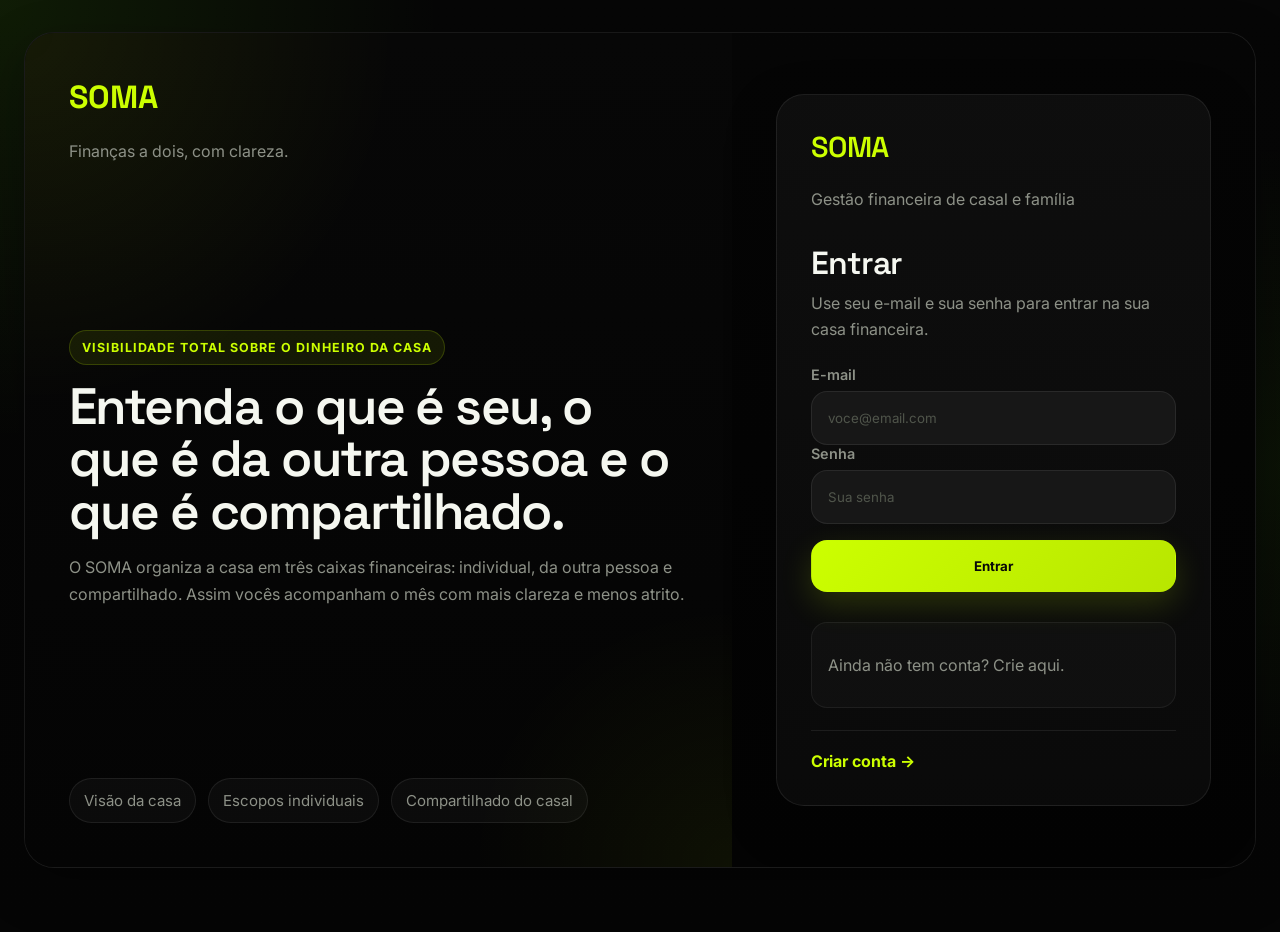
==== commit ab49d005: "Add files via upload" ====
--- a/index.html
+++ b/index.html
@@ -4,7 +4,7 @@
   <meta charset="UTF-8" />
   <meta name="viewport" content="width=device-width, initial-scale=1.0" />
   <title>SOMA</title>
-  <meta name="description" content="SOMA — gestão financeira de casal e família, com orçamento mensal, categorias e lançamentos em um só lugar." />
+  <meta name="description" content="SOMA — gestão financeira de casal e família, com visão da casa, do individual e do compartilhado." />
   <link rel="preconnect" href="https://fonts.googleapis.com">
   <link rel="preconnect" href="https://fonts.gstatic.com" crossorigin>
   <link href="https://fonts.googleapis.com/css2?family=Inter:wght@400;500;600;700;800&family=Space+Grotesk:wght@500;600;700&display=swap" rel="stylesheet">
@@ -23,17 +23,17 @@
 
         <div class="hero-copy">
           <span class="eyebrow">Visibilidade total sobre o dinheiro da casa</span>
-          <h1>O jeito mais simples de acompanhar orçamento, categorias e gastos do mês.</h1>
+          <h1>Entenda o que é seu, o que é da outra pessoa e o que é compartilhado.</h1>
           <p>
-            Saia da planilha improvisada. No SOMA, cada pessoa entra com sua conta,
-            participa da mesma casa e acompanha o mês com mais clareza e menos atrito.
+            O SOMA organiza a casa em três caixas financeiras: individual, da outra pessoa e compartilhado.
+            Assim vocês acompanham o mês com mais clareza e menos atrito.
           </p>
         </div>
 
         <div class="feature-list">
-          <div class="feature-chip">Controle mensal</div>
-          <div class="feature-chip">Categorias pessoais e compartilhadas</div>
-          <div class="feature-chip">Histórico de lançamentos</div>
+          <div class="feature-chip">Visão da casa</div>
+          <div class="feature-chip">Escopos individuais</div>
+          <div class="feature-chip">Compartilhado do casal</div>
         </div>
       </div>
 
@@ -46,7 +46,7 @@
 
           <div class="auth-heading">
             <h3>Entrar</h3>
-            <p>Use seu e-mail e senha para acessar sua casa e seu mês atual.</p>
+            <p>Use seu e-mail e sua senha para entrar na sua casa financeira.</p>
           </div>
 
           <div class="field">
@@ -60,12 +60,12 @@
           </div>
 
           <div class="stack-actions">
-            <button class="btn btn-primary btn-block" id="btnLogin">Entrar</button>
+            <button class="btn btn-primary btn-block" id="btnLogin" data-default-label="Entrar">Entrar</button>
             <div id="authMessage"></div>
           </div>
 
           <div class="auth-footer-box">
-            <p>Primeiro acesso? Crie sua conta em uma tela separada, sem misturar login com cadastro.</p>
+            <p>Ainda não tem conta? Crie aqui.</p>
           </div>
 
           <div class="auth-switch">
@@ -81,7 +81,7 @@
           <div class="topbar-left">
             <div class="brand-inline">
               <span class="brand-inline-name">SOMA</span>
-              <span class="brand-inline-subtitle">Gestão financeira de casal e família</span>
+              <span class="brand-inline-subtitle">Casa, individual e compartilhado</span>
             </div>
             <div class="user-inline">
               <strong id="currentUserName">Usuário</strong>
@@ -94,6 +94,7 @@
               <label for="selectedMonth">Mês de referência</label>
               <input id="selectedMonth" type="month" />
             </div>
+            <button class="btn btn-secondary" id="btnOpenOnboarding">Primeiros passos</button>
             <button class="btn btn-secondary" id="btnLogout">Sair</button>
           </div>
         </header>
@@ -113,9 +114,11 @@
             <div class="form-card inner-card">
               <div class="field">
                 <label for="householdName">Criar nova casa</label>
-                <input id="householdName" type="text" placeholder="Ex.: Casa Gabriel & Maria" />
-              </div>
-              <button class="btn btn-primary" id="btnCreateHousehold">Criar casa</button>
+                <input id="householdName" type="text" placeholder="Ex.: Casa Gabriel &amp; Maria" />
+              </div>
+              <div class="form-actions">
+                <button class="btn btn-primary" id="btnCreateHousehold">Criar casa</button>
+              </div>
             </div>
 
             <div class="form-card inner-card">
@@ -123,7 +126,9 @@
                 <label for="joinHouseholdId">Entrar em casa existente</label>
                 <input id="joinHouseholdId" type="text" placeholder="Cole o ID da casa aqui" />
               </div>
-              <button class="btn btn-secondary" id="btnJoinHousehold">Entrar na casa</button>
+              <div class="form-actions">
+                <button class="btn btn-secondary" id="btnJoinHousehold">Entrar na casa</button>
+              </div>
             </div>
           </div>
 
@@ -131,28 +136,52 @@
             <div class="mini-label">Casas disponíveis</div>
             <div class="household-list" id="householdList"></div>
           </div>
+
+          <div class="active-household-card inner-card" id="activeHouseholdCard" hidden>
+            <div class="active-household-copy">
+              <span class="mini-label">ID da casa ativa</span>
+              <strong id="activeHouseholdName">Casa ativa</strong>
+              <code id="activeHouseholdId">—</code>
+              <p class="section-subtitle">Guarde esse ID. É ele que a outra pessoa usa para entrar na mesma casa depois.</p>
+            </div>
+            <div class="active-household-actions">
+              <button class="btn btn-secondary" id="btnCopyHouseholdId" type="button">Copiar ID</button>
+            </div>
+          </div>
+        </section>
+
+        <section class="surface section-block">
+          <div class="section-head compact-head">
+            <div>
+              <span class="eyebrow">Visão financeira</span>
+              <h3 id="currentViewTitle">Visão da casa</h3>
+              <p class="section-subtitle" id="currentViewSubtitle">Escolha se quer analisar a casa inteira, uma pessoa específica ou apenas o compartilhado.</p>
+            </div>
+          </div>
+
+          <div class="scope-filters" id="scopeFilters"></div>
         </section>
 
         <section class="stats-grid">
           <article class="surface metric-card">
             <span class="metric-label">Limite do mês</span>
             <strong class="metric-value" id="totalBudget">R$ 0,00</strong>
-            <span class="metric-foot">Orçamento das categorias do mês atual.</span>
+            <span class="metric-foot">Na moeda padrão da visão atual.</span>
           </article>
           <article class="surface metric-card">
             <span class="metric-label">Gasto do mês</span>
             <strong class="metric-value" id="totalSpent">R$ 0,00</strong>
-            <span class="metric-foot">Soma dos lançamentos do mês selecionado.</span>
+            <span class="metric-foot">Somente os lançamentos da visão selecionada.</span>
           </article>
           <article class="surface metric-card">
             <span class="metric-label">Saldo do mês</span>
             <strong class="metric-value" id="totalRemaining">R$ 0,00</strong>
-            <span class="metric-foot">Quanto ainda resta dentro do orçamento.</span>
+            <span class="metric-foot">Quanto ainda resta dentro dessa caixa financeira.</span>
           </article>
           <article class="surface metric-card">
             <span class="metric-label">Categorias ativas</span>
             <strong class="metric-value" id="totalCategories">0</strong>
-            <span class="metric-foot">Categorias com limite cadastrado para o mês.</span>
+            <span class="metric-foot">Categorias com limite no recorte atual.</span>
           </article>
         </section>
 
@@ -172,10 +201,9 @@
 
             <div class="grid grid-2">
               <div class="field">
-                <label for="categoryScope">Escopo</label>
-                <select id="categoryScope">
-                  <option value="personal">Pessoal</option>
-                  <option value="shared">Compartilhada</option>
+                <label for="categoryOwnerScope">Escopo financeiro</label>
+                <select id="categoryOwnerScope">
+                  <option value="shared">Compartilhado</option>
                 </select>
               </div>
               <div class="field">
@@ -192,7 +220,9 @@
               <input id="budgetAmount" type="text" placeholder="Ex.: 350,00" />
             </div>
 
-            <button class="btn btn-primary" id="btnCreateCategory">Salvar categoria</button>
+            <div class="form-actions">
+              <button class="btn btn-primary" id="btnCreateCategory">Salvar categoria</button>
+            </div>
           </div>
 
           <div class="surface section-block">
@@ -234,7 +264,9 @@
               <input id="txDescription" type="text" placeholder="Ex.: mercado, gasolina, aluguel" />
             </div>
 
-            <button class="btn btn-primary" id="btnAddTransaction">Salvar gasto</button>
+            <div class="form-actions">
+              <button class="btn btn-primary" id="btnAddTransaction">Salvar gasto</button>
+            </div>
           </div>
         </section>
 
@@ -243,7 +275,7 @@
             <div>
               <span class="eyebrow">Orçamento</span>
               <h3>Limites por categoria no mês</h3>
-              <p class="section-subtitle">Agora com ações de edição e exclusão.</p>
+              <p class="section-subtitle">Agora organizados por escopo financeiro, com edição e exclusão.</p>
             </div>
           </div>
           <div id="budgetsTable"></div>
@@ -254,7 +286,7 @@
             <div>
               <span class="eyebrow">Histórico</span>
               <h3>Lançamentos do mês</h3>
-              <p class="section-subtitle">Edite ou exclua gastos sem depender do banco cru.</p>
+              <p class="section-subtitle">Edite ou exclua gastos dentro da visão selecionada.</p>
             </div>
           </div>
           <div id="transactionsTable"></div>
@@ -278,10 +310,9 @@
 
           <div class="grid grid-2">
             <div class="field">
-              <label for="editCategoryScope">Escopo</label>
-              <select id="editCategoryScope">
-                <option value="personal">Pessoal</option>
-                <option value="shared">Compartilhada</option>
+              <label for="editCategoryOwnerScope">Escopo financeiro</label>
+              <select id="editCategoryOwnerScope">
+                <option value="shared">Compartilhado</option>
               </select>
             </div>
             <div class="field">
@@ -352,6 +383,48 @@
           </div>
         </div>
       </div>
+      <div class="modal-backdrop" id="onboardingModal" hidden>
+        <div class="modal-card onboarding-card">
+          <div class="modal-head">
+            <div>
+              <span class="eyebrow">Primeiros passos</span>
+              <h3>Comece pelo básico</h3>
+            </div>
+            <button class="icon-btn" type="button" data-close-modal="onboardingModal">✕</button>
+          </div>
+
+          <div class="onboarding-steps">
+            <article class="onboarding-step">
+              <span class="step-number">1</span>
+              <div>
+                <strong>Crie sua casa</strong>
+                <p>Use o campo “Criar nova casa”. Assim o SOMA gera um ID único para convidar a outra pessoa depois.</p>
+              </div>
+            </article>
+
+            <article class="onboarding-step">
+              <span class="step-number">2</span>
+              <div>
+                <strong>Cadastre categorias e limites</strong>
+                <p>Defina se cada categoria pertence a uma pessoa ou ao compartilhado, e já salve o limite do mês.</p>
+              </div>
+            </article>
+
+            <article class="onboarding-step">
+              <span class="step-number">3</span>
+              <div>
+                <strong>Lance os gastos</strong>
+                <p>Depois é só registrar os lançamentos do mês. O painel recalcula limite, gasto e saldo automaticamente.</p>
+              </div>
+            </article>
+          </div>
+
+          <div class="modal-actions">
+            <button class="btn btn-secondary" type="button" data-close-modal="onboardingModal">Fechar</button>
+            <button class="btn btn-primary" type="button" id="btnStartOnboarding">Começar</button>
+          </div>
+        </div>
+      </div>
     </section>
   </main>
 
--- a/styles.css
+++ b/styles.css
@@ -1,3 +1,4 @@
+
 :root {
   --bg: #050505;
   --bg-2: #080808;
@@ -16,176 +17,109 @@
   --danger: #ff5757;
   --danger-soft: rgba(255,87,87,0.14);
   --success: #5ef78e;
-  --success-soft: rgba(94,247,142,0.14);
-  --warning: #ffbe3d;
-  --warning-soft: rgba(255,190,61,0.16);
-  --shadow-md: 0 18px 40px rgba(0,0,0,0.45);
-  --shadow-lime: 0 0 32px rgba(204,255,0,0.18);
-  --radius: 20px;
-  --radius-sm: 14px;
+  --success-soft: rgba(94,247,142,0.12);
+  --warning: #ffbf47;
+  --warning-soft: rgba(255,191,71,0.12);
+  --shadow-sm: 0 12px 24px rgba(0,0,0,0.24);
+  --shadow-md: 0 18px 48px rgba(0,0,0,0.34);
+  --shadow-lime: 0 16px 32px rgba(204,255,0,0.12);
+  --radius: 24px;
+  color-scheme: dark;
 }
 
 * { box-sizing: border-box; }
 html, body { margin: 0; padding: 0; }
-html { scrollbar-color: rgba(204,255,0,0.65) #0a0a0a; }
 body {
+  background:
+    radial-gradient(circle at top left, rgba(113, 252, 0, 0.09), transparent 28%),
+    radial-gradient(circle at right center, rgba(113, 252, 0, 0.05), transparent 24%),
+    linear-gradient(180deg, #060606 0%, #050505 100%);
+  color: var(--text);
+  font-family: 'Inter', system-ui, sans-serif;
   min-height: 100vh;
-  font-family: Inter, system-ui, sans-serif;
-  color: var(--text);
+  -webkit-font-smoothing: antialiased;
+  -moz-osx-font-smoothing: grayscale;
+}
+
+body, input, select, textarea, button { font-family: 'Inter', system-ui, sans-serif; }
+
+h1, h2, h3, h4, h5, h6 {
+  font-family: 'Space Grotesk', sans-serif;
+  font-weight: 600;
+  letter-spacing: -0.03em;
+}
+
+a { color: inherit; text-decoration: none; }
+button { cursor: pointer; }
+button, input, select, textarea { border: 0; }
+
+::-webkit-scrollbar { width: 12px; height: 12px; }
+::-webkit-scrollbar-track { background: #0b0b0b; }
+::-webkit-scrollbar-thumb {
+  background: linear-gradient(180deg, rgba(204,255,0,0.42), rgba(204,255,0,0.2));
+  border: 2px solid #0b0b0b;
+  border-radius: 999px;
+}
+::-webkit-scrollbar-thumb:hover {
+  background: linear-gradient(180deg, rgba(204,255,0,0.58), rgba(204,255,0,0.3));
+}
+
+
+[hidden] {
+  display: none !important;
+}
+
+.app-frame {
+  width: min(1400px, calc(100vw - 48px));
+  margin: 32px auto;
+}
+
+.auth-layout {
+  display: grid;
+  grid-template-columns: 1.15fr 0.85fr;
+  min-height: calc(100vh - 64px);
+  border-radius: 30px;
+  overflow: hidden;
+  border: 1px solid var(--line);
+  background: linear-gradient(180deg, rgba(8,8,8,0.96), rgba(4,4,4,0.98));
+  box-shadow: var(--shadow-md);
+}
+
+.auth-panel { padding: 44px; position: relative; }
+.auth-copy-panel {
   background:
-    radial-gradient(circle at top left, rgba(204,255,0,0.08), transparent 28%),
-    radial-gradient(circle at top right, rgba(204,255,0,0.05), transparent 24%),
-    linear-gradient(180deg, #060606 0%, #030303 100%);
-}
-
-body::before {
-  content: '';
-  position: fixed;
-  inset: 0;
-  pointer-events: none;
-  background: radial-gradient(circle at 50% 0%, rgba(204,255,0,0.06), transparent 30%);
-  opacity: 0.9;
-}
-
-::-webkit-scrollbar {
-  width: 10px;
-  height: 10px;
-}
-
-::-webkit-scrollbar-track {
-  background: #0a0a0a;
-}
-
-::-webkit-scrollbar-thumb {
-  background: linear-gradient(180deg, rgba(204,255,0,0.72), rgba(184,230,0,0.72));
-  border: 2px solid #0a0a0a;
-  border-radius: 999px;
-}
-
-::-webkit-scrollbar-thumb:hover {
-  background: linear-gradient(180deg, rgba(223,255,51,0.95), rgba(184,230,0,0.95));
-}
-
-::selection {
-  background: rgba(204,255,0,0.24);
-  color: #fff;
-}
-
-button, input, select, textarea { font: inherit; }
-a { color: inherit; text-decoration: none; }
-[hidden] { display: none !important; }
-
-.app-frame {
-  position: relative;
-  width: min(1380px, calc(100% - 28px));
-  margin: 0 auto;
-  padding: 26px 0 40px;
-}
-
-.auth-layout {
-  min-height: calc(100vh - 52px);
-  display: grid;
-  grid-template-columns: minmax(300px, 1.05fr) minmax(320px, 0.9fr);
-  gap: 24px;
-  align-items: stretch;
-}
-
-.auth-panel {
-  border: 1px solid var(--line);
-  border-radius: 28px;
-  background: linear-gradient(180deg, rgba(13,13,13,0.95), rgba(6,6,6,0.98));
-  box-shadow: var(--shadow-md);
-  overflow: hidden;
-  position: relative;
-}
-
-.auth-copy-panel {
-  padding: 40px;
+    radial-gradient(circle at left top, rgba(204,255,0,0.08), transparent 34%),
+    radial-gradient(circle at right bottom, rgba(204,255,0,0.05), transparent 24%),
+    linear-gradient(180deg, rgba(7,7,7,0.98), rgba(4,4,4,0.98));
   display: flex;
   flex-direction: column;
   justify-content: space-between;
-  min-height: 680px;
-}
-
-.auth-copy-panel::after {
-  content: '';
-  position: absolute;
-  right: -120px;
-  top: -70px;
-  width: 320px;
-  height: 320px;
-  border-radius: 50%;
-  background: radial-gradient(circle, rgba(204,255,0,0.16), transparent 68%);
-  filter: blur(10px);
-}
-
+  gap: 28px;
+}
 .auth-form-panel {
   display: flex;
   align-items: center;
   justify-content: center;
-  padding: 28px;
-}
-
-.auth-card {
-  width: 100%;
-  max-width: 470px;
-  padding: 30px;
-  border: 1px solid rgba(255,255,255,0.06);
-  border-radius: 24px;
-  background: linear-gradient(180deg, rgba(18,18,18,0.95), rgba(9,9,9,0.98));
-}
-
-.brand-block,
-.brand-compact { position: relative; z-index: 1; }
-
-.brand-mark {
-  display: inline-flex;
-  align-items: center;
-  gap: 10px;
-}
-
-.brand-soma,
-.brand-compact h2 span,
-.brand-inline-name {
+  background: linear-gradient(180deg, rgba(5,5,5,0.98), rgba(3,3,3,1));
+}
+
+.brand-block, .brand-compact { display: grid; gap: 8px; }
+.brand-mark { display: inline-flex; align-items: center; gap: 10px; }
+.brand-soma {
   font-family: 'Space Grotesk', sans-serif;
+  font-size: 2rem;
   font-weight: 700;
-  letter-spacing: -0.03em;
   color: var(--primary);
 }
-
-.brand-soma {
-  font-size: 2.1rem;
-}
-
-.brand-caption,
-.brand-compact p,
-.brand-inline-subtitle {
-  margin: 6px 0 0;
-  color: var(--muted);
-}
-
-.brand-inline {
-  display: flex;
-  flex-direction: column;
-  gap: 3px;
-}
-
-.brand-inline-name {
-  font-size: 1.35rem;
-  color: var(--primary);
-}
-
-.hero-copy {
-  position: relative;
-  z-index: 1;
-  margin: 28px 0 32px;
-}
+.brand-caption, .brand-compact p { color: var(--muted); }
+.brand-compact h2 { margin: 0; font-size: 1.8rem; }
+.brand-compact h2 span { color: var(--primary); }
 
 .eyebrow {
   display: inline-flex;
   align-items: center;
-  gap: 8px;
-  padding: 8px 12px;
+  width: fit-content;
+  padding: 9px 12px;
   border-radius: 999px;
   border: 1px solid rgba(204,255,0,0.18);
   background: rgba(204,255,0,0.08);
@@ -195,50 +129,13 @@
   text-transform: uppercase;
   letter-spacing: 0.08em;
 }
-
-.hero-copy h1,
-.auth-heading h3,
-.section-head h3,
-.modal-head h3 {
-  font-family: 'Space Grotesk', sans-serif;
-  letter-spacing: -0.03em;
-  margin: 16px 0 0;
-}
-
-.hero-copy h1 {
-  font-size: clamp(2rem, 4vw, 3.8rem);
-  line-height: 1.02;
-  max-width: 680px;
-}
-
-.hero-copy p,
-.auth-heading p,
-.section-subtitle,
-.metric-foot,
-.feature-list,
-.field label,
-.empty-state,
-.auth-footer-box p,
-.user-inline span,
-.household-toolbar .mini-label {
-  color: var(--muted);
-}
-
-.hero-copy p {
-  margin-top: 16px;
-  max-width: 620px;
-  font-size: 1rem;
-  line-height: 1.72;
-}
-
-.feature-list {
-  display: flex;
-  gap: 12px;
-  flex-wrap: wrap;
-  position: relative;
-  z-index: 1;
-}
-
+.hero-copy h1, .auth-heading h3, .section-head h3, .modal-head h3 { margin: 16px 0 0; }
+.hero-copy h1 { font-size: clamp(2rem, 4vw, 3.8rem); line-height: 1.02; max-width: 700px; }
+.hero-copy p, .auth-heading p, .section-subtitle, .metric-foot, .feature-list,
+.field label, .empty-state, .auth-footer-box p, .user-inline span,
+.household-toolbar .mini-label, .scope-caption, .metric-label { color: var(--muted); }
+.hero-copy p { margin-top: 16px; max-width: 640px; font-size: 1rem; line-height: 1.72; }
+.feature-list { display: flex; gap: 12px; flex-wrap: wrap; position: relative; z-index: 1; }
 .feature-chip {
   border: 1px solid rgba(255,255,255,0.08);
   background: rgba(255,255,255,0.03);
@@ -246,11 +143,17 @@
   padding: 12px 14px;
   font-size: 0.94rem;
 }
-
+.auth-card {
+  width: min(520px, 100%);
+  border-radius: 28px;
+  border: 1px solid rgba(255,255,255,0.08);
+  background: linear-gradient(180deg, rgba(14,14,14,0.98), rgba(10,10,10,0.98));
+  box-shadow: var(--shadow-md);
+  padding: 34px;
+}
 .auth-heading { margin: 18px 0 24px; }
 .auth-heading h3 { font-size: 2rem; }
 .auth-heading p { margin-top: 8px; line-height: 1.6; }
-
 .auth-footer-box {
   margin-top: 18px;
   border-radius: 16px;
@@ -258,30 +161,16 @@
   background: rgba(255,255,255,0.025);
   padding: 16px;
 }
-
-.auth-switch {
-  margin-top: 22px;
-  padding-top: 20px;
-  border-top: 1px solid var(--line);
-}
-
-.auth-switch a {
-  color: var(--primary);
-  font-weight: 700;
-}
-
-.shell {
-  display: grid;
-  gap: 20px;
-}
-
+.auth-switch { margin-top: 22px; padding-top: 20px; border-top: 1px solid var(--line); }
+.auth-switch a { color: var(--primary); font-weight: 700; }
+
+.shell { display: grid; gap: 20px; }
 .surface {
   border: 1px solid var(--line);
   border-radius: 24px;
   background: linear-gradient(180deg, rgba(12,12,12,0.96), rgba(7,7,7,0.98));
   box-shadow: var(--shadow-md);
 }
-
 .topbar {
   padding: 20px 22px;
   display: flex;
@@ -289,15 +178,10 @@
   justify-content: space-between;
   gap: 16px;
 }
-
-.topbar-left,
-.topbar-right {
-  display: flex;
-  align-items: center;
-  gap: 18px;
-  flex-wrap: wrap;
-}
-
+.topbar-left, .topbar-right { display: flex; align-items: center; gap: 18px; flex-wrap: wrap; }
+.brand-inline { display: grid; gap: 5px; }
+.brand-inline-name { font-family: 'Space Grotesk', sans-serif; font-size: 1.2rem; color: var(--primary); font-weight: 700; }
+.brand-inline-subtitle { color: var(--muted); font-size: 0.92rem; }
 .user-inline {
   display: flex;
   flex-direction: column;
@@ -305,15 +189,8 @@
   padding-left: 18px;
   border-left: 1px solid var(--line);
 }
-
-.user-inline strong {
-  font-size: 1.02rem;
-}
-
-.section-block {
-  padding: 22px;
-}
-
+.user-inline strong { font-size: 1.02rem; }
+.section-block { padding: 22px; }
 .section-head {
   display: flex;
   align-items: flex-end;
@@ -321,30 +198,13 @@
   gap: 18px;
   margin-bottom: 18px;
 }
-
 .compact-head { margin-bottom: 14px; }
-
-.section-head h3 {
-  margin-top: 10px;
-  font-size: 1.55rem;
-}
-
+.section-head h3 { margin-top: 10px; font-size: 1.55rem; }
 .section-subtitle { margin-top: 8px; }
-
-.grid {
-  display: grid;
-  gap: 16px;
-}
-
+.grid { display: grid; gap: 16px; }
 .grid-2 { grid-template-columns: repeat(2, minmax(0, 1fr)); }
 .equal-grid { align-items: start; }
-
-.stats-grid {
-  display: grid;
-  grid-template-columns: repeat(4, minmax(0, 1fr));
-  gap: 16px;
-}
-
+.stats-grid { display: grid; grid-template-columns: repeat(4, minmax(0, 1fr)); gap: 16px; }
 .metric-card {
   padding: 20px;
   min-height: 148px;
@@ -354,7 +214,6 @@
   position: relative;
   overflow: hidden;
 }
-
 .metric-card::after {
   content: '';
   position: absolute;
@@ -364,39 +223,17 @@
   border-radius: 50%;
   background: radial-gradient(circle, rgba(204,255,0,0.12), transparent 68%);
 }
-
-.metric-label {
-  color: var(--muted);
-  font-size: 0.92rem;
-}
-
-.metric-value {
-  font-family: 'Space Grotesk', sans-serif;
-  font-size: clamp(1.8rem, 3vw, 2.5rem);
-  line-height: 1;
-}
-
+.metric-value { font-family: 'Space Grotesk', sans-serif; font-size: clamp(1.8rem, 3vw, 2.5rem); line-height: 1; }
 .inner-card {
   border: 1px solid rgba(255,255,255,0.06);
   border-radius: 18px;
   background: rgba(255,255,255,0.02);
   padding: 18px;
 }
-
 .form-card { display: grid; gap: 14px; }
-
-.household-toolbar {
-  margin-top: 18px;
-  display: grid;
-  gap: 10px;
-}
-
-.household-list {
-  display: flex;
-  flex-wrap: wrap;
-  gap: 10px;
-}
-
+.form-actions { margin-top: 8px; padding-top: 4px; }
+.household-toolbar { margin-top: 18px; display: grid; gap: 10px; }
+.household-list { display: flex; flex-wrap: wrap; gap: 10px; }
 .household-chip {
   padding: 10px 14px;
   border-radius: 999px;
@@ -404,31 +241,16 @@
   background: rgba(255,255,255,0.03);
   color: var(--text);
 }
-
 .household-chip.active {
   border-color: rgba(204,255,0,0.35);
   background: rgba(204,255,0,0.12);
   color: #f8ffd2;
   box-shadow: var(--shadow-lime);
 }
-
-.field {
-  display: grid;
-  gap: 8px;
-}
-
-.field label {
-  font-size: 0.9rem;
-  font-weight: 600;
-}
-
-.compact-field {
-  min-width: 210px;
-}
-
-input,
-select,
-textarea {
+.field { display: grid; gap: 8px; }
+.field label { font-size: 0.9rem; font-weight: 600; }
+.compact-field { min-width: 210px; }
+input, select, textarea {
   width: 100%;
   min-height: 54px;
   border-radius: 16px;
@@ -439,23 +261,17 @@
   outline: none;
   transition: border-color 0.2s ease, box-shadow 0.2s ease, background 0.2s ease;
 }
-
-input::placeholder,
-textarea::placeholder {
-  color: #50554b;
-}
-
-input:focus,
-select:focus,
-textarea:focus {
+textarea { min-height: 110px; padding-top: 14px; }
+input::placeholder, textarea::placeholder { color: #50554b; }
+input:focus, select:focus, textarea:focus {
   border-color: rgba(204,255,0,0.4);
   box-shadow: 0 0 0 4px rgba(204,255,0,0.08);
   background: #141414;
 }
-
 select {
   appearance: none;
   -webkit-appearance: none;
+  color-scheme: dark;
   background-image:
     linear-gradient(45deg, transparent 50%, var(--primary) 50%),
     linear-gradient(135deg, var(--primary) 50%, transparent 50%),
@@ -468,12 +284,11 @@
   background-repeat: no-repeat;
   padding-right: 48px;
 }
-
-select option {
+select, option, optgroup {
   background: #111111;
   color: #f4f6ef;
 }
-
+option:hover, option:checked { background: #202c00; color: #f8ffd2; }
 .btn {
   min-height: 52px;
   padding: 0 18px;
@@ -482,48 +297,24 @@
   font-weight: 700;
   transition: transform 0.18s ease, box-shadow 0.18s ease, border-color 0.18s ease, background 0.18s ease;
 }
-
 .btn:hover { transform: translateY(-1px); }
 .btn:active { transform: translateY(0); }
 .btn-block { width: 100%; }
-
 .btn-primary {
   background: linear-gradient(135deg, var(--primary), var(--primary-dark));
   color: var(--primary-ink);
   box-shadow: 0 12px 32px rgba(204,255,0,0.16);
 }
-
-.btn-primary:hover {
-  background: linear-gradient(135deg, var(--primary-hover), var(--primary-dark));
-}
-
+.btn-primary:hover { background: linear-gradient(135deg, var(--primary-hover), var(--primary-dark)); }
 .btn-secondary {
   background: rgba(255,255,255,0.04);
   border-color: rgba(255,255,255,0.08);
   color: var(--text);
 }
-
-.btn-secondary:hover {
-  border-color: rgba(204,255,0,0.25);
-  background: rgba(204,255,0,0.05);
-}
-
-.btn-danger {
-  background: rgba(255,87,87,0.08);
-  border-color: rgba(255,87,87,0.18);
-  color: #ffb3b3;
-}
-
-.btn-danger:hover {
-  background: rgba(255,87,87,0.14);
-}
-
-.stack-actions {
-  display: grid;
-  gap: 12px;
-  margin-top: 16px;
-}
-
+.btn-secondary:hover { border-color: rgba(204,255,0,0.25); background: rgba(204,255,0,0.05); }
+.btn-danger { background: rgba(255,87,87,0.08); border-color: rgba(255,87,87,0.18); color: #ffb3b3; }
+.btn-danger:hover { background: rgba(255,87,87,0.14); }
+.stack-actions { display: grid; gap: 12px; margin-top: 16px; }
 .message {
   border-radius: 16px;
   padding: 14px 16px;
@@ -531,50 +322,23 @@
   font-size: 0.96rem;
   line-height: 1.5;
 }
-
-.message.error {
-  background: var(--danger-soft);
-  border-color: rgba(255,87,87,0.22);
-  color: #ffb3b3;
-}
-
-.message.success {
-  background: var(--success-soft);
-  border-color: rgba(94,247,142,0.2);
-  color: #b8ffd0;
-}
-
-.message.info {
-  background: rgba(204,255,0,0.08);
-  border-color: rgba(204,255,0,0.18);
-  color: #efffba;
-}
-
-.table-block {
-  overflow: hidden;
-}
-
+.message.error { background: var(--danger-soft); border-color: rgba(255,87,87,0.22); color: #ffb3b3; }
+.message.success { background: var(--success-soft); border-color: rgba(94,247,142,0.2); color: #b8ffd0; }
+.message.info { background: rgba(204,255,0,0.08); border-color: rgba(204,255,0,0.18); color: #efffba; }
+.table-block { overflow: hidden; }
 .table-shell {
   overflow-x: auto;
   border: 1px solid rgba(255,255,255,0.06);
   border-radius: 18px;
   background: rgba(255,255,255,0.02);
 }
-
-.table-shell table {
-  width: 100%;
-  min-width: 920px;
-  border-collapse: collapse;
-}
-
-.table-shell th,
-.table-shell td {
+.table-shell table { width: 100%; min-width: 980px; border-collapse: collapse; }
+.table-shell th, .table-shell td {
   padding: 16px 14px;
   text-align: left;
   border-bottom: 1px solid rgba(255,255,255,0.06);
   vertical-align: middle;
 }
-
 .table-shell th {
   color: var(--muted);
   text-transform: uppercase;
@@ -582,11 +346,7 @@
   letter-spacing: 0.08em;
   background: rgba(255,255,255,0.02);
 }
-
-.table-shell tr:hover td {
-  background: rgba(204,255,0,0.03);
-}
-
+.table-shell tr:hover td { background: rgba(204,255,0,0.03); }
 .badge {
   display: inline-flex;
   align-items: center;
@@ -597,17 +357,10 @@
   background: rgba(255,255,255,0.03);
   font-size: 0.82rem;
 }
-
 .money-positive { color: var(--success); font-weight: 700; }
 .money-warning { color: var(--warning); font-weight: 700; }
 .money-danger { color: #ff8383; font-weight: 700; }
-
-.row-actions {
-  display: flex;
-  flex-wrap: wrap;
-  gap: 8px;
-}
-
+.row-actions { display: flex; flex-wrap: wrap; gap: 8px; }
 .action-btn {
   min-height: 36px;
   padding: 0 12px;
@@ -618,53 +371,67 @@
   font-size: 0.86rem;
   font-weight: 600;
 }
-
 .action-btn:hover {
-  border-color: rgba(204,255,0,0.24);
-  background: rgba(204,255,0,0.06);
-}
-
-.action-btn.danger:hover {
-  border-color: rgba(255,87,87,0.24);
+  border-color: rgba(204,255,0,0.25);
+  background: rgba(204,255,0,0.05);
+}
+.action-btn.danger {
+  border-color: rgba(255,87,87,0.18);
   background: rgba(255,87,87,0.08);
-}
-
+  color: #ffb3b3;
+}
+.action-btn.danger:hover { background: rgba(255,87,87,0.14); }
 .empty-state {
   padding: 20px;
-  border-radius: 18px;
   border: 1px dashed rgba(255,255,255,0.08);
+  border-radius: 16px;
   background: rgba(255,255,255,0.02);
 }
-
+.scope-filters { display: flex; flex-wrap: wrap; gap: 10px; }
+.scope-chip {
+  min-height: 44px;
+  padding: 0 16px;
+  border-radius: 999px;
+  border: 1px solid rgba(255,255,255,0.08);
+  background: rgba(255,255,255,0.03);
+  color: var(--text);
+  font-weight: 700;
+}
+.scope-chip:hover {
+  border-color: rgba(204,255,0,0.22);
+  background: rgba(204,255,0,0.05);
+}
+.scope-chip.active {
+  border-color: rgba(204,255,0,0.35);
+  background: rgba(204,255,0,0.14);
+  color: #f8ffd2;
+  box-shadow: var(--shadow-lime);
+}
 .modal-backdrop {
   position: fixed;
   inset: 0;
-  background: rgba(0,0,0,0.72);
-  backdrop-filter: blur(8px);
-  display: flex;
-  align-items: center;
-  justify-content: center;
-  padding: 20px;
-  z-index: 20;
-}
-
+  background: rgba(0,0,0,0.68);
+  display: grid;
+  place-items: center;
+  padding: 24px;
+  z-index: 40;
+}
 .modal-card {
   width: min(620px, 100%);
-  border-radius: 24px;
-  border: 1px solid rgba(255,255,255,0.08);
-  background: linear-gradient(180deg, rgba(17,17,17,0.98), rgba(8,8,8,0.99));
+  border-radius: 26px;
+  border: 1px solid rgba(255,255,255,0.08);
+  background: linear-gradient(180deg, rgba(14,14,14,0.98), rgba(9,9,9,1));
   box-shadow: var(--shadow-md);
-  padding: 22px;
-}
-
+  padding: 24px;
+  display: grid;
+  gap: 16px;
+}
 .modal-head {
   display: flex;
   align-items: flex-start;
   justify-content: space-between;
   gap: 16px;
-  margin-bottom: 18px;
-}
-
+}
 .icon-btn {
   width: 40px;
   height: 40px;
@@ -673,59 +440,138 @@
   background: rgba(255,255,255,0.03);
   color: var(--text);
 }
-
-.modal-actions {
-  margin-top: 20px;
-  display: flex;
+.modal-actions { display: flex; justify-content: flex-end; gap: 10px; padding-top: 6px; }
+
+@media (max-width: 1100px) {
+  .auth-layout { grid-template-columns: 1fr; }
+  .stats-grid { grid-template-columns: repeat(2, minmax(0, 1fr)); }
+}
+@media (max-width: 860px) {
+  .app-frame { width: min(100vw - 24px, 100%); margin: 12px auto; }
+  .topbar, .topbar-left, .topbar-right, .section-head { flex-direction: column; align-items: stretch; }
+  .grid-2, .stats-grid { grid-template-columns: 1fr; }
+  .auth-panel, .auth-card, .section-block { padding: 20px; }
+  .user-inline { border-left: 0; padding-left: 0; padding-top: 10px; border-top: 1px solid var(--line); }
+  .table-shell table { min-width: 760px; }
+}
+
+
+.active-household-card {
+  margin-top: 14px;
+  display: flex;
+  align-items: center;
+  justify-content: space-between;
+  gap: 16px;
+}
+
+.active-household-copy {
+  display: grid;
+  gap: 8px;
+}
+
+.active-household-copy strong {
+  font-size: 1rem;
+}
+
+.active-household-copy code {
+  width: fit-content;
+  padding: 8px 12px;
+  border-radius: 12px;
+  border: 1px solid rgba(204,255,0,0.18);
+  background: rgba(204,255,0,0.07);
+  color: #f5ffd1;
+  font-family: ui-monospace, SFMono-Regular, Menlo, Monaco, Consolas, monospace;
+  word-break: break-all;
+}
+
+.active-household-actions {
+  display: flex;
+  align-items: center;
   justify-content: flex-end;
+}
+
+.btn.is-loading {
+  display: inline-flex;
+  align-items: center;
+  justify-content: center;
   gap: 10px;
-}
-
-@media (max-width: 1080px) {
-  .auth-layout,
-  .grid-2,
-  .stats-grid {
-    grid-template-columns: 1fr;
-  }
-
-  .auth-copy-panel {
-    min-height: auto;
-  }
-
-  .topbar {
+  opacity: 0.92;
+}
+
+.btn-loader {
+  width: 16px;
+  height: 16px;
+  border-radius: 999px;
+  border: 2px solid rgba(10,10,10,0.22);
+  border-top-color: rgba(10,10,10,0.85);
+  animation: somaSpin 0.8s linear infinite;
+}
+
+.onboarding-card {
+  max-width: 700px;
+}
+
+.onboarding-steps {
+  display: grid;
+  gap: 14px;
+}
+
+.onboarding-step {
+  display: grid;
+  grid-template-columns: 46px 1fr;
+  gap: 14px;
+  align-items: start;
+  padding: 16px;
+  border-radius: 18px;
+  border: 1px solid rgba(255,255,255,0.06);
+  background: rgba(255,255,255,0.02);
+}
+
+.step-number {
+  display: inline-flex;
+  align-items: center;
+  justify-content: center;
+  width: 46px;
+  height: 46px;
+  border-radius: 14px;
+  background: rgba(204,255,0,0.1);
+  border: 1px solid rgba(204,255,0,0.18);
+  color: var(--primary);
+  font-family: 'Space Grotesk', sans-serif;
+  font-weight: 700;
+  font-size: 1.1rem;
+}
+
+.onboarding-step strong {
+  display: block;
+  margin-bottom: 6px;
+  font-size: 1rem;
+}
+
+.onboarding-step p {
+  color: var(--muted);
+  line-height: 1.6;
+}
+
+@keyframes somaSpin {
+  to { transform: rotate(360deg); }
+}
+
+@media (max-width: 960px) {
+  .active-household-card {
     flex-direction: column;
     align-items: stretch;
   }
 
-  .topbar-left,
-  .topbar-right {
-    justify-content: space-between;
+  .active-household-actions {
+    justify-content: stretch;
   }
 
-  .user-inline {
-    border-left: 0;
-    padding-left: 0;
+  .active-household-actions .btn {
+    width: 100%;
   }
-}
-
-@media (max-width: 720px) {
-  .app-frame {
-    width: min(100%, calc(100% - 18px));
-    padding-top: 10px;
+
+  .onboarding-step {
+    grid-template-columns: 1fr;
   }
-
-  .auth-copy-panel,
-  .auth-form-panel,
-  .auth-card,
-  .section-block,
-  .metric-card {
-    padding: 18px;
-  }
-
-  .hero-copy h1 { font-size: 2rem; }
-  .auth-heading h3 { font-size: 1.6rem; }
-  .section-head h3 { font-size: 1.35rem; }
-  .modal-card { padding: 18px; }
-  .modal-actions { flex-direction: column-reverse; }
-  .modal-actions .btn { width: 100%; }
-}
+}
